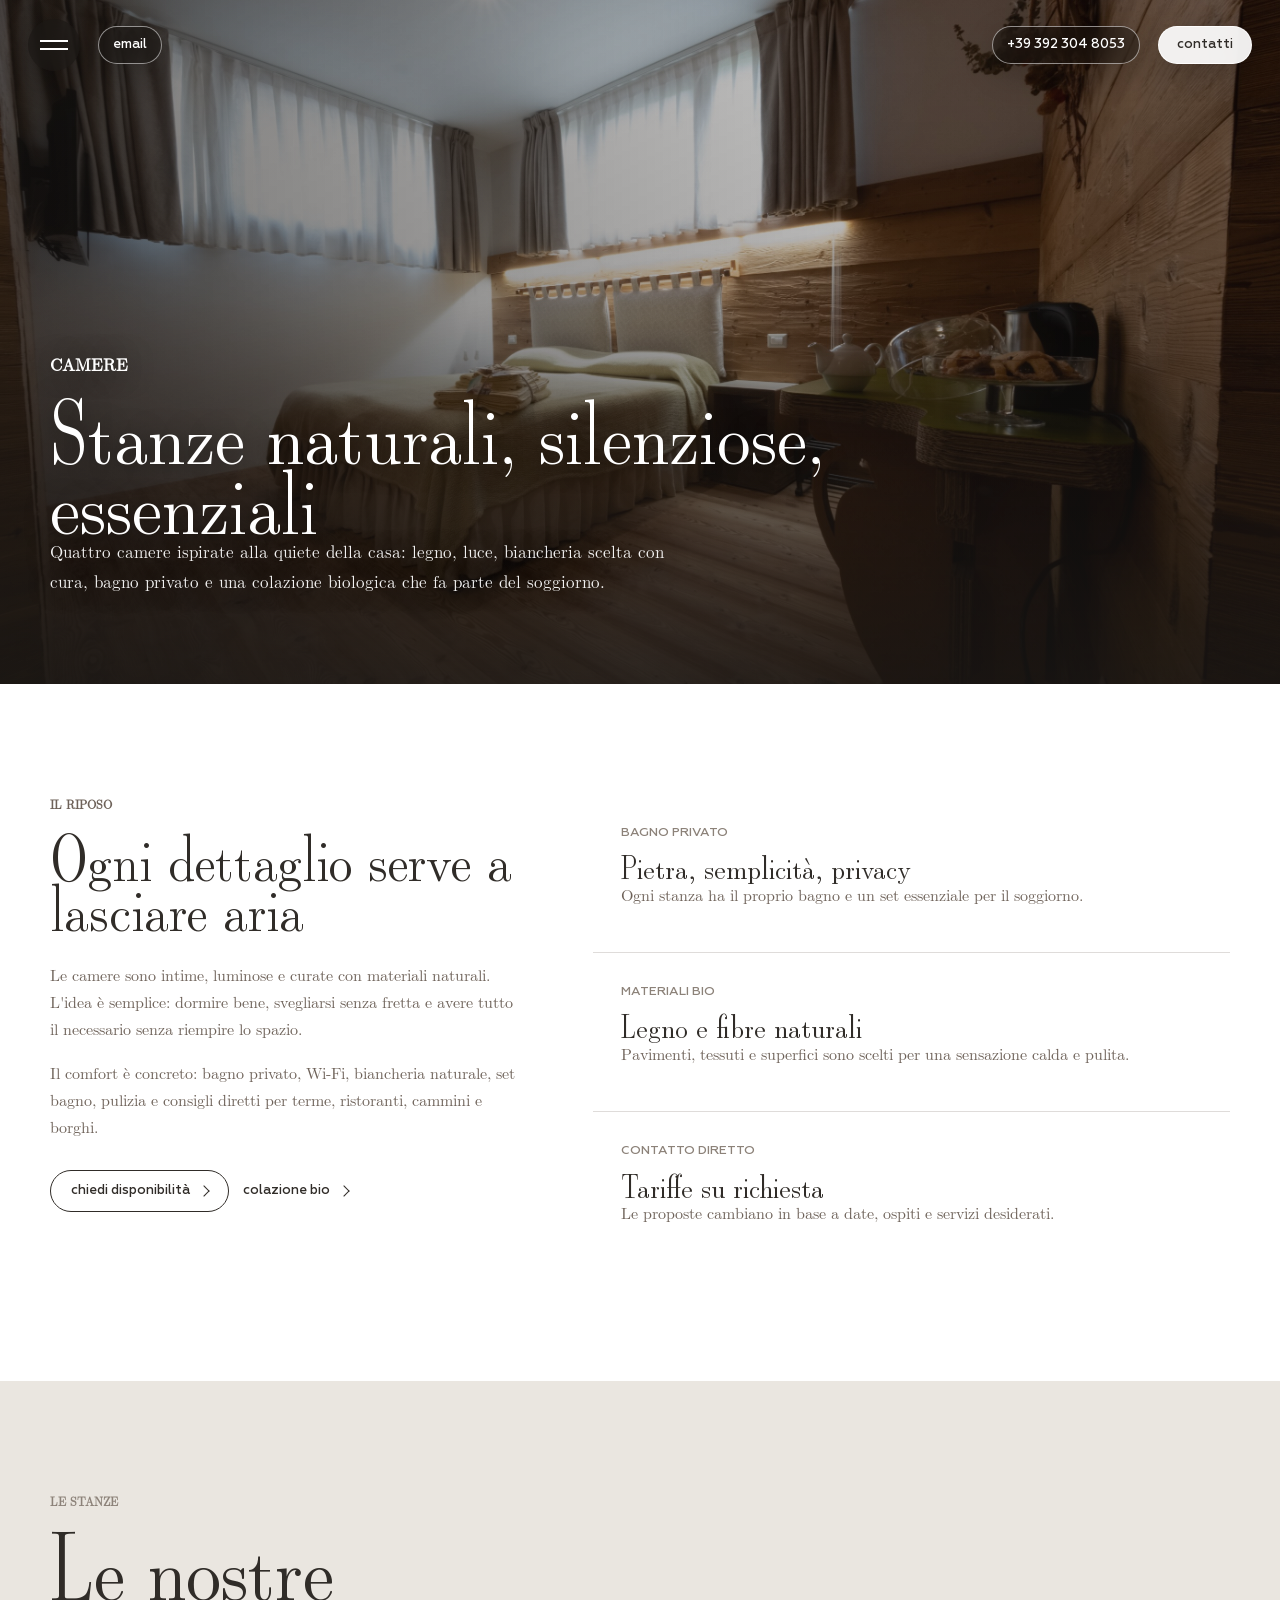
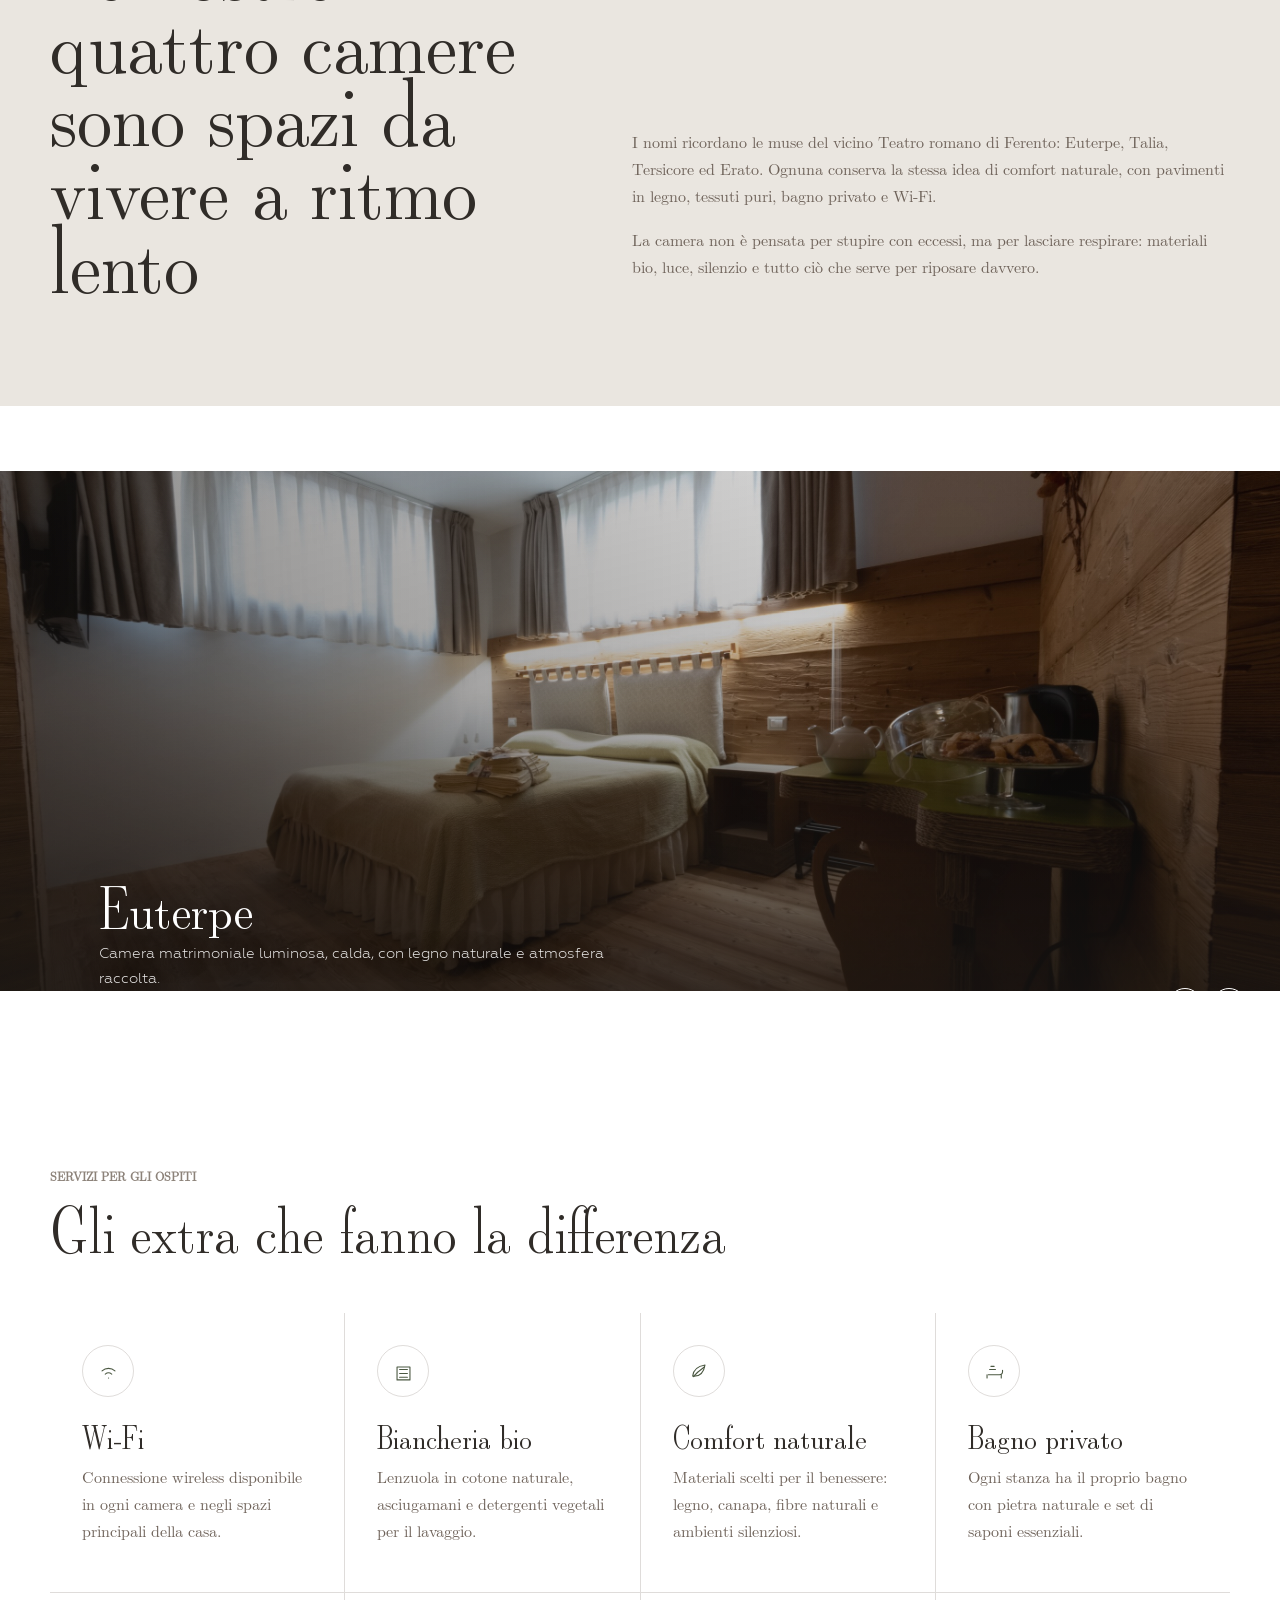
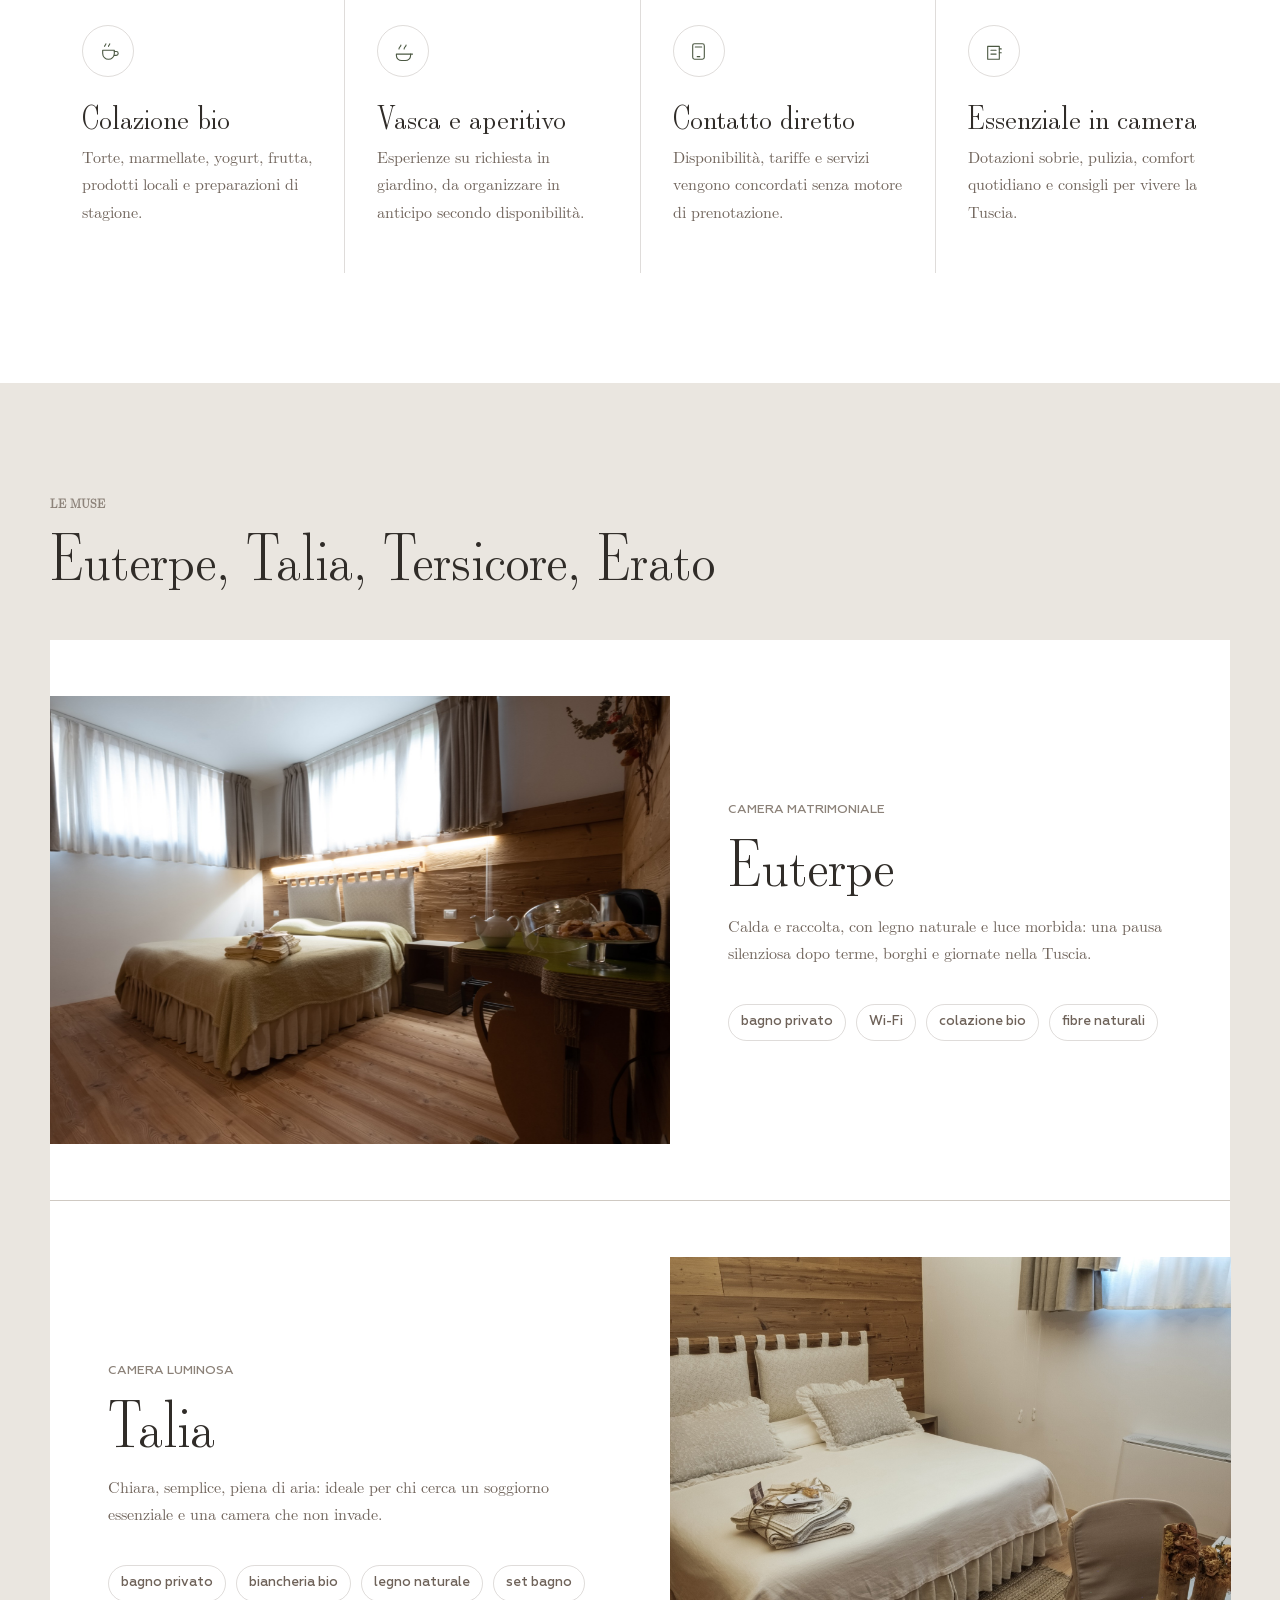
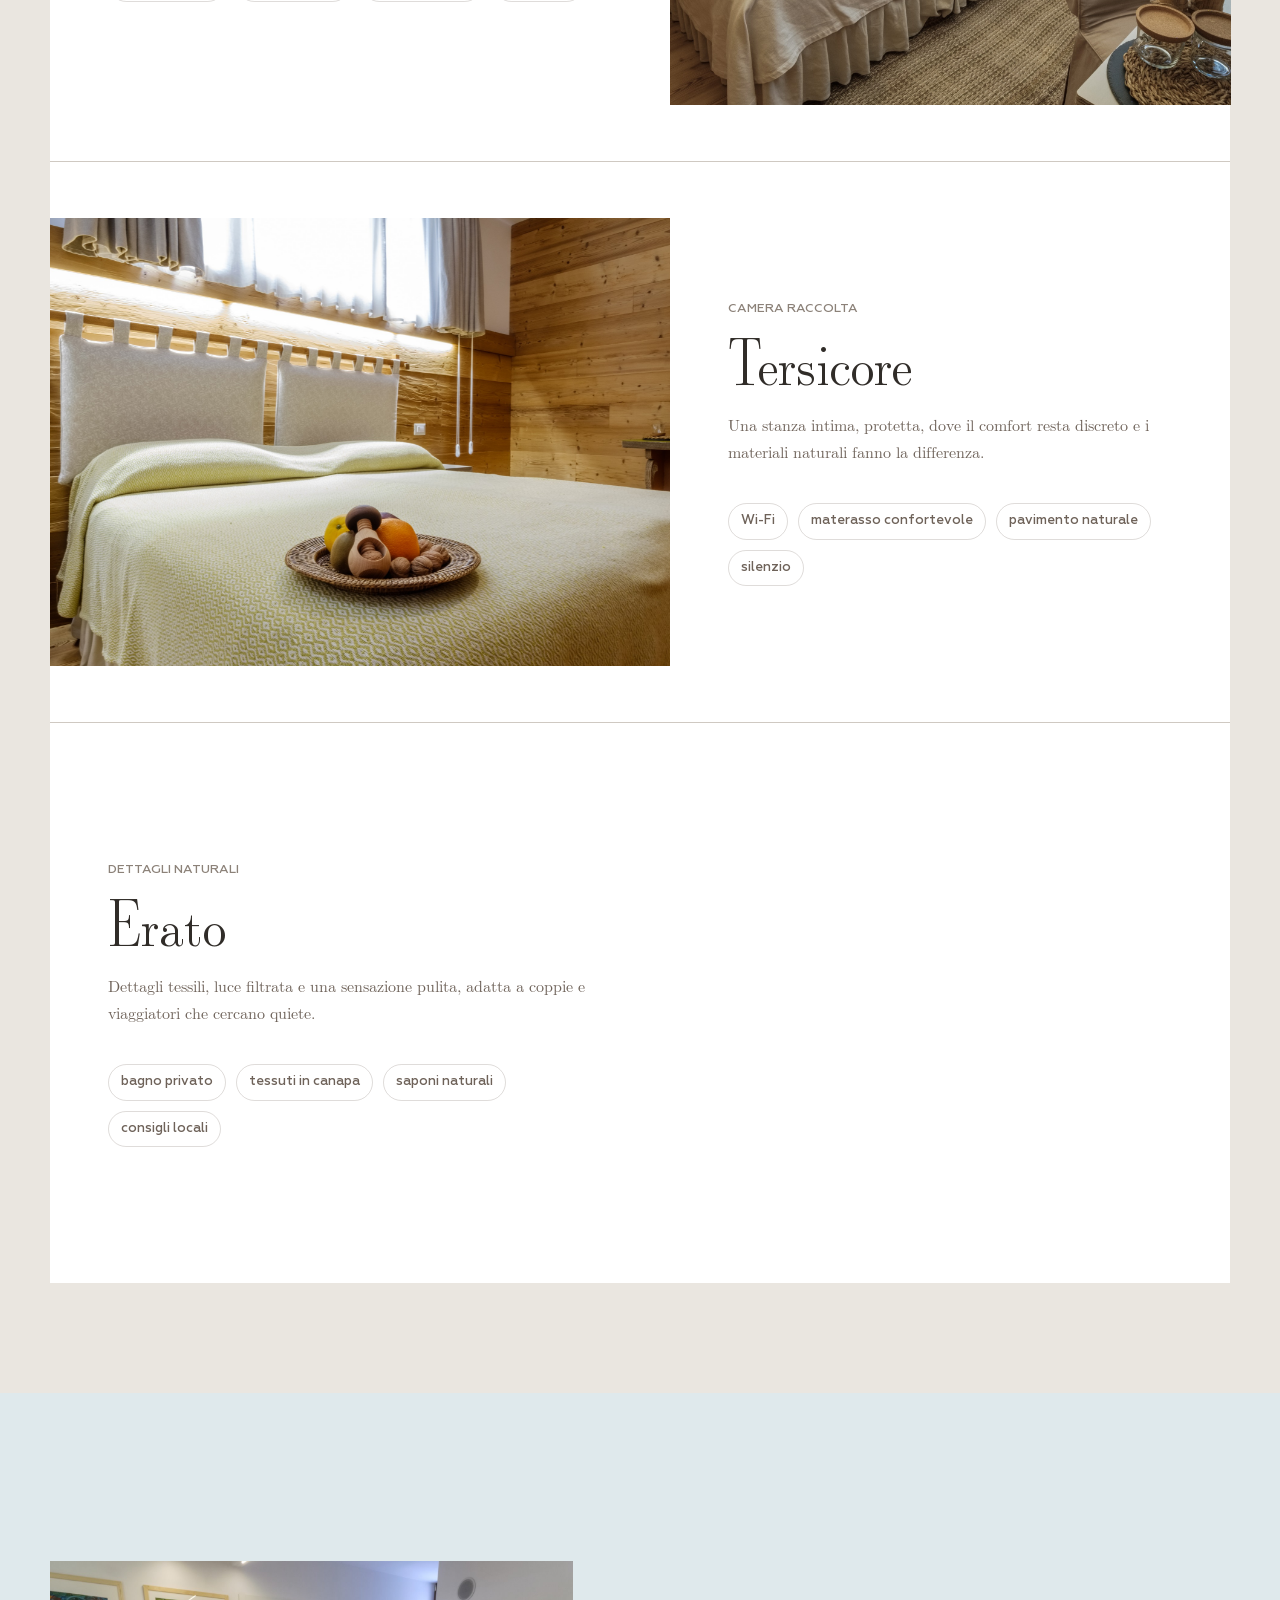
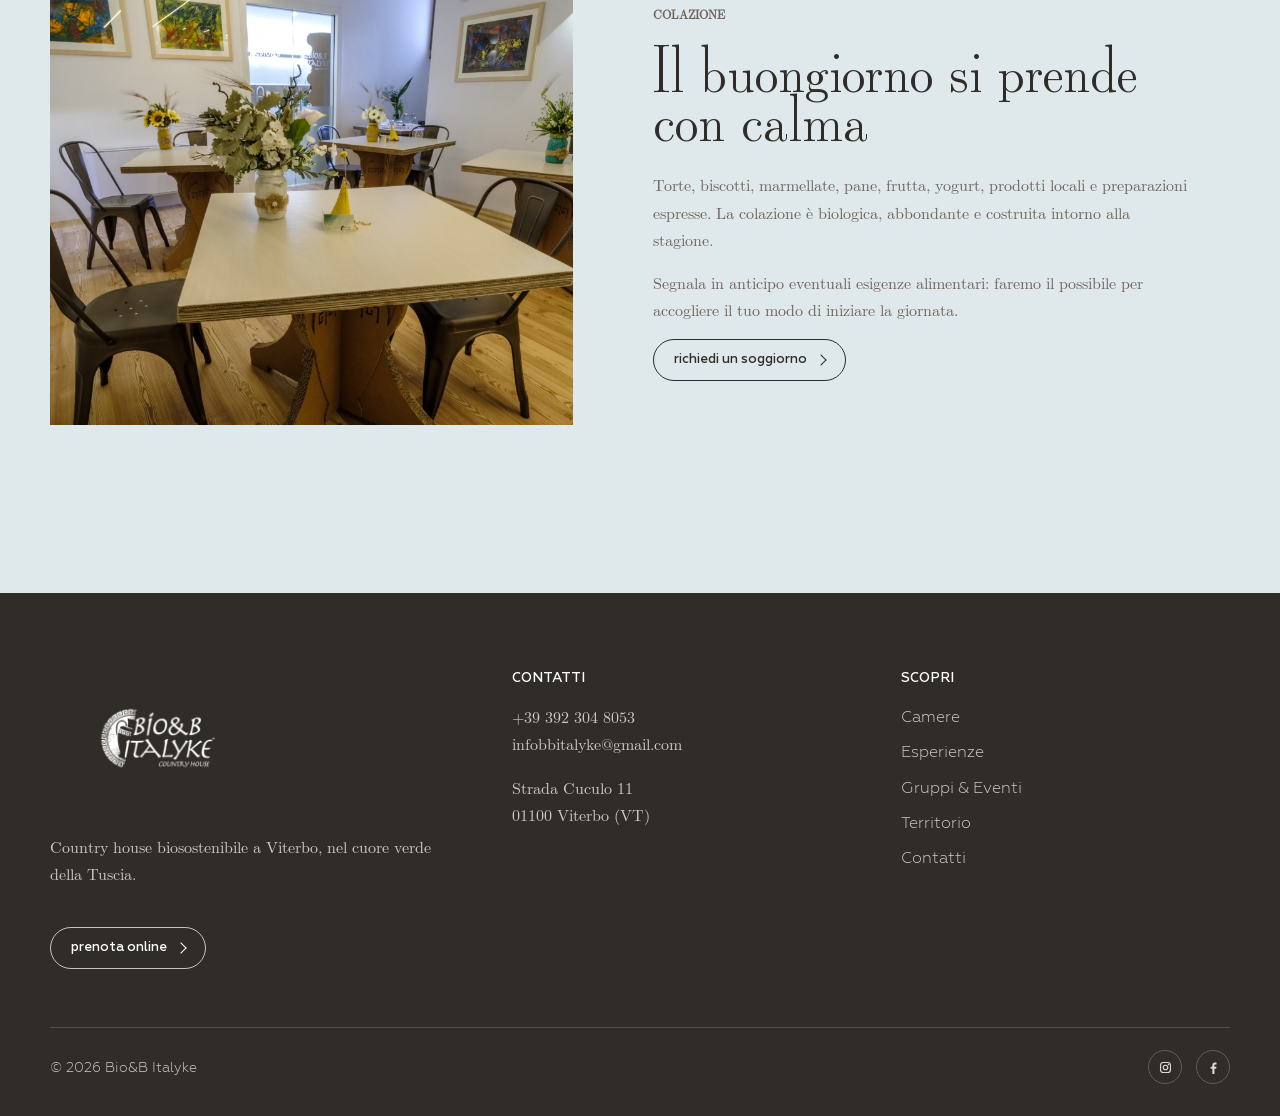
==== camere.html @ 39a7c6e6 "Pubblica sito Bio&B Italyke" ====
<!doctype html>
<html lang="it">
  <head>
    <meta charset="utf-8">
    <meta name="viewport" content="width=device-width, initial-scale=1">
    <title>Camere | Bio&amp;B Italyke</title>
    <meta name="description" content="Le camere del Bio&amp;B Italyke: quattro stanze naturali a Viterbo, bagno privato, materiali bio, colazione biologica e contatto diretto.">
    <meta property="og:title" content="Camere | Bio&amp;B Italyke">
    <meta property="og:description" content="Stanze essenziali, luminose e silenziose, con colazione bio e richiesta diretta.">
    <meta property="og:type" content="website">
    <meta property="og:image" content="assets/img/sito-pubblicato/Immagini def/Camere 4.jpg">
    <link rel="icon" href="assets/img/logo.png" type="image/png">
    <link rel="stylesheet" href="assets/css/styles.css">
    <script src="assets/js/main.js" defer></script>
  </head>
  <body>
    <a class="skip-link" href="#main">Salta al contenuto</a>

    <header class="site-header" data-site-header>
      <div class="header-left">
        <button class="menu-toggle" type="button" aria-expanded="false" aria-controls="site-menu" data-menu-toggle>
          <span class="menu-toggle__lines" aria-hidden="true"><span></span><span></span></span>
          <span class="sr-only">Apri menu</span>
        </button>
        <a class="header-link" href="mailto:infobbitalyke@gmail.com">email</a>
      </div>
      <div class="header-right">
        <a class="header-link" href="tel:+393923048053">+39 392 304 8053</a>
        <a class="header-pill" href="contatti.html">contatti</a>
      </div>
    </header>

    <aside class="site-menu" id="site-menu" data-site-menu aria-hidden="true">
      <div class="site-menu__backdrop"></div>
      <div class="site-menu__inner">
        <div class="site-menu__side">
          <div><a class="site-menu__logo" href="index.html" aria-label="Bio&amp;B Italyke home"><img src="assets/img/logo.png" alt="Bio&amp;B Italyke"></a><p>Viterbo, Tuscia<br>ospitalità naturale, colazione bio, silenzio.</p></div>
          <div class="site-menu__small"><a href="https://www.instagram.com/bbitalyke/?hl=it" target="_blank" rel="noopener" aria-label="Instagram"><svg aria-hidden="true" viewBox="0 0 24 24"><rect x="5" y="5" width="14" height="14" rx="4" fill="none" stroke="currentColor" stroke-width="1.6"></rect><circle cx="12" cy="12" r="3.2" fill="none" stroke="currentColor" stroke-width="1.6"></circle><circle cx="16.4" cy="7.7" r="1" fill="currentColor"></circle></svg></a><a href="https://www.facebook.com/Bio-B-Italyke-751868454906189/" target="_blank" rel="noopener" aria-label="Facebook"><svg aria-hidden="true" viewBox="0 0 24 24"><path fill="currentColor" d="M13.3 21v-7.3h2.45l.38-2.86H13.3V9.02c0-.82.23-1.38 1.41-1.38h1.5V5.08c-.26-.04-1.15-.12-2.18-.12-2.16 0-3.64 1.32-3.64 3.74v2.14H7.95v2.86h2.44V21h2.91Z"></path></svg></a><a href="https://wa.me/393923048053" target="_blank" rel="noopener" aria-label="WhatsApp"><svg aria-hidden="true" viewBox="0 0 24 24"><path fill="currentColor" d="M19.1 4.9A9.9 9.9 0 0 0 3.6 16.8L2.5 21.5l4.8-1.1a9.8 9.8 0 0 0 4.7 1.2h.1A9.9 9.9 0 0 0 19.1 4.9Zm-7 15a8.1 8.1 0 0 1-4.1-1.1l-.3-.2-2.8.7.7-2.7-.2-.3a8.1 8.1 0 1 1 6.7 3.6Zm4.5-6.1c-.2-.1-1.4-.7-1.6-.8-.2-.1-.4-.1-.6.1-.2.3-.6.8-.8.9-.1.2-.3.2-.5.1-.2-.1-1-.4-1.9-1.2-.7-.6-1.2-1.4-1.3-1.6-.1-.2 0-.4.1-.5l.4-.5c.1-.2.2-.3.3-.5.1-.2 0-.4 0-.5s-.6-1.4-.8-1.9c-.2-.5-.4-.4-.6-.4h-.5c-.2 0-.5.1-.7.3-.2.3-.9.9-.9 2.1s.9 2.5 1 2.7c.1.2 1.7 2.7 4.2 3.7.6.3 1 .4 1.4.5.6.2 1.1.1 1.5.1.5-.1 1.4-.6 1.6-1.1.2-.6.2-1 .2-1.1-.1-.2-.3-.2-.5-.3Z"></path></svg></a></div>
        </div>
        <nav class="site-menu__nav" aria-label="Navigazione principale">
          <a href="index.html"><span class="site-menu__index">01</span><span class="site-menu__title">Home</span><span class="site-menu__hint">inizio</span></a>
          <a href="camere.html"><span class="site-menu__index">02</span><span class="site-menu__title">Camere</span><span class="site-menu__hint">riposo naturale</span></a>
          <a href="esperienze.html"><span class="site-menu__index">03</span><span class="site-menu__title">Esperienze</span><span class="site-menu__hint">vasca e sapori</span></a>
          <a href="gruppi-eventi.html"><span class="site-menu__index">04</span><span class="site-menu__title">Gruppi</span><span class="site-menu__hint">la casa intera</span></a>
          <a href="territorio.html"><span class="site-menu__index">05</span><span class="site-menu__title">Tuscia</span><span class="site-menu__hint">dintorni</span></a>
          <a href="contatti.html"><span class="site-menu__index">06</span><span class="site-menu__title">Contatti</span><span class="site-menu__hint">richiesta diretta</span></a>
        </nav>
      </div>
    </aside>

    <main id="main">
      <section class="page-hero">
        <img class="page-hero__image" src="assets/img/sito-pubblicato/Immagini def/Camere 4.jpg" alt="Camera matrimoniale in legno naturale del Bio&amp;B Italyke">
        <div class="container page-hero__content">
          <p class="eyebrow">Camere</p>
          <h1>Stanze naturali, silenziose, essenziali</h1>
          <p>Quattro camere ispirate alla quiete della casa: legno, luce, biancheria scelta con cura, bagno privato e una colazione biologica che fa parte del soggiorno.</p>
        </div>
      </section>

      <section class="section">
        <div class="container split-list">
          <div class="editorial__text reveal">
            <p class="eyebrow">Il riposo</p>
            <h2>Ogni dettaglio serve a lasciare aria</h2>
            <p>Le camere sono intime, luminose e curate con materiali naturali. L'idea è semplice: dormire bene, svegliarsi senza fretta e avere tutto il necessario senza riempire lo spazio.</p>
            <p>Il comfort è concreto: bagno privato, Wi-Fi, biancheria naturale, set bagno, pulizia e consigli diretti per terme, ristoranti, cammini e borghi.</p>
            <div class="button-row">
              <a class="button" href="contatti.html">chiedi disponibilità</a>
              <a class="text-button" href="#colazione">colazione bio</a>
            </div>
          </div>
          <div class="text-list reveal">
            <article><span>bagno privato</span><h3>Pietra, semplicità, privacy</h3><p>Ogni stanza ha il proprio bagno e un set essenziale per il soggiorno.</p></article>
            <article><span>materiali bio</span><h3>Legno e fibre naturali</h3><p>Pavimenti, tessuti e superfici sono scelti per una sensazione calda e pulita.</p></article>
            <article><span>contatto diretto</span><h3>Tariffe su richiesta</h3><p>Le proposte cambiano in base a date, ospiti e servizi desiderati.</p></article>
          </div>
        </div>
      </section>

      <section class="section section--mist">
        <div class="container room-intro">
          <div>
            <p class="eyebrow">Le stanze</p>
            <h2 class="room-intro__title">Le nostre quattro camere sono spazi da vivere a ritmo lento</h2>
          </div>
          <div class="room-intro__copy reveal">
            <p>I nomi ricordano le muse del vicino Teatro romano di Ferento: Euterpe, Talia, Tersicore ed Erato. Ognuna conserva la stessa idea di comfort naturale, con pavimenti in legno, tessuti puri, bagno privato e Wi-Fi.</p>
            <p>La camera non è pensata per stupire con eccessi, ma per lasciare respirare: materiali bio, luce, silenzio e tutto ciò che serve per riposare davvero.</p>
          </div>
        </div>
      </section>

      <section class="section section--slider" id="gallery-camere" aria-label="Gallery camere">
        <div class="media-slider reveal" data-slider data-interval="5600">
          <figure class="media-slide is-active" data-slide>
            <img src="assets/img/sito-pubblicato/Immagini def/Camere 4.jpg" alt="Letto matrimoniale con dettagli naturali" data-parallax="0.22">
            <figcaption><strong>Euterpe</strong>Camera matrimoniale luminosa, calda, con legno naturale e atmosfera raccolta.</figcaption>
          </figure>
          <figure class="media-slide" data-slide>
            <img src="assets/img/sito-pubblicato/Immagini def/Camere 5.jpg" alt="Camera con letto matrimoniale e pavimento in legno" data-parallax="0.22">
            <figcaption><strong>Talia</strong>Una stanza chiara, essenziale, pensata per riposo e semplicità.</figcaption>
          </figure>
          <figure class="media-slide" data-slide>
            <img src="assets/img/sito-pubblicato/Immagini def/Camere 6.jpg" alt="Camera con pareti in legno e letto matrimoniale" data-parallax="0.22">
            <figcaption><strong>Tersicore</strong>Spazio intimo, materiali bio e comfort discreto per soggiorni lenti.</figcaption>
          </figure>
          <figure class="media-slide" data-slide>
            <img src="assets/img/sito-pubblicato/Immagini def/Camere 7.jpg" alt="Tessuti naturali e luce in camera" data-parallax="0.22">
            <figcaption><strong>Erato</strong>Dettagli morbidi, tessuti naturali e una sensazione pulita, senza rumore.</figcaption>
          </figure>
          <div class="slider-dots" data-slider-dots aria-label="Seleziona immagine camere"></div>
          <div class="slider-controls">
            <button type="button" data-slider-prev aria-label="Immagine precedente"></button>
            <button type="button" data-slider-next aria-label="Immagine successiva"></button>
          </div>
        </div>
      </section>

      <section class="section" id="servizi-camere">
        <div class="container">
          <div class="section-head">
            <p class="eyebrow">Servizi per gli ospiti</p>
            <h2>Gli extra che fanno la differenza</h2>
          </div>
          <div class="room-services reveal">
            <article class="room-service"><span class="room-service__icon" aria-hidden="true"><svg viewBox="0 0 48 48"><path d="M14 23a15 15 0 0 1 20 0"></path><path d="M19 28a8 8 0 0 1 10 0"></path><path d="M24 34h.1"></path></svg></span><h3>Wi-Fi</h3><p>Connessione wireless disponibile in ogni camera e negli spazi principali della casa.</p></article>
            <article class="room-service"><span class="room-service__icon" aria-hidden="true"><svg viewBox="0 0 48 48"><path d="M14 17h20v20H14Z"></path><path d="M18 21h12"></path><path d="M18 27h12"></path><path d="M18 33h12"></path></svg></span><h3>Biancheria bio</h3><p>Lenzuola in cotone naturale, asciugamani e detergenti vegetali per il lavaggio.</p></article>
            <article class="room-service"><span class="room-service__icon" aria-hidden="true"><svg viewBox="0 0 48 48"><path d="M15 31c10 1 17-5 19-17-12 2-18 8-19 17Z"></path><path d="M16 32c5-6 10-10 17-15"></path></svg></span><h3>Comfort naturale</h3><p>Materiali scelti per il benessere: legno, canapa, fibre naturali e ambienti silenziosi.</p></article>
            <article class="room-service"><span class="room-service__icon" aria-hidden="true"><svg viewBox="0 0 48 48"><path d="M16 29h17a5 5 0 0 0 5-5v-2"></path><path d="M14 29v5"></path><path d="M36 29v5"></path><path d="M18 21h9"></path><path d="M20 16h5"></path></svg></span><h3>Bagno privato</h3><p>Ogni stanza ha il proprio bagno con pietra naturale e set di saponi essenziali.</p></article>
            <article class="room-service"><span class="room-service__icon" aria-hidden="true"><svg viewBox="0 0 48 48"><path d="M15 22h18v5a9 9 0 0 1-18 0v-5Z"></path><path d="M33 24h3a3 3 0 0 1 0 6h-3"></path><path d="M18 16c0-2 2-2 2-4"></path><path d="M24 16c0-2 2-2 2-4"></path></svg></span><h3>Colazione bio</h3><p>Torte, marmellate, yogurt, frutta, prodotti locali e preparazioni di stagione.</p></article>
            <article class="room-service"><span class="room-service__icon" aria-hidden="true"><svg viewBox="0 0 48 48"><path d="M13 28h22v2a8 8 0 0 1-8 8h-6a8 8 0 0 1-8-8v-2Z"></path><path d="M17 20c0-3 3-3 3-6"></path><path d="M25 20c0-3 3-3 3-6"></path><path d="M35 28h3"></path></svg></span><h3>Vasca e aperitivo</h3><p>Esperienze su richiesta in giardino, da organizzare in anticipo secondo disponibilità.</p></article>
            <article class="room-service"><span class="room-service__icon" aria-hidden="true"><svg viewBox="0 0 48 48"><path d="M18 12h12a3 3 0 0 1 3 3v18a3 3 0 0 1-3 3H18a3 3 0 0 1-3-3V15a3 3 0 0 1 3-3Z"></path><path d="M22 32h4"></path><path d="M19 17h10"></path></svg></span><h3>Contatto diretto</h3><p>Disponibilità, tariffe e servizi vengono concordati senza motore di prenotazione.</p></article>
            <article class="room-service"><span class="room-service__icon" aria-hidden="true"><svg viewBox="0 0 48 48"><path d="M15 16h18v20H15Z"></path><path d="M20 22h8"></path><path d="M20 28h8"></path><path d="M33 20h3"></path><path d="M33 26h3"></path></svg></span><h3>Essenziale in camera</h3><p>Dotazioni sobrie, pulizia, comfort quotidiano e consigli per vivere la Tuscia.</p></article>
          </div>
        </div>
      </section>

      <section class="section section--mist" id="le-muse">
        <div class="container">
          <div class="section-head">
            <p class="eyebrow">Le muse</p>
            <h2>Euterpe, Talia, Tersicore, Erato</h2>
          </div>
          <div class="room-suite-grid reveal">
            <article class="room-suite">
              <div class="room-suite__media"><img src="assets/img/sito-pubblicato/Immagini def/Camere 4.jpg" alt="Camera Euterpe con letto matrimoniale"></div>
              <div class="room-suite__content">
                <span class="room-suite__meta">camera matrimoniale</span>
                <h3>Euterpe</h3>
                <p>Calda e raccolta, con legno naturale e luce morbida: una pausa silenziosa dopo terme, borghi e giornate nella Tuscia.</p>
                <ul class="room-suite__features"><li>bagno privato</li><li>Wi-Fi</li><li>colazione bio</li><li>fibre naturali</li></ul>
              </div>
            </article>
            <article class="room-suite">
              <div class="room-suite__media"><img src="assets/img/sito-pubblicato/Immagini def/Camere 5.jpg" alt="Camera Talia luminosa con pavimento in legno"></div>
              <div class="room-suite__content">
                <span class="room-suite__meta">camera luminosa</span>
                <h3>Talia</h3>
                <p>Chiara, semplice, piena di aria: ideale per chi cerca un soggiorno essenziale e una camera che non invade.</p>
                <ul class="room-suite__features"><li>bagno privato</li><li>biancheria bio</li><li>legno naturale</li><li>set bagno</li></ul>
              </div>
            </article>
            <article class="room-suite">
              <div class="room-suite__media"><img src="assets/img/sito-pubblicato/Immagini def/Camere 6.jpg" alt="Camera Tersicore con pareti in legno"></div>
              <div class="room-suite__content">
                <span class="room-suite__meta">camera raccolta</span>
                <h3>Tersicore</h3>
                <p>Una stanza intima, protetta, dove il comfort resta discreto e i materiali naturali fanno la differenza.</p>
                <ul class="room-suite__features"><li>Wi-Fi</li><li>materasso confortevole</li><li>pavimento naturale</li><li>silenzio</li></ul>
              </div>
            </article>
            <article class="room-suite">
              <div class="room-suite__media"><img src="assets/img/sito-pubblicato/Immagini def/Camere 8.jpg" alt="Dettaglio tessile della camera Erato"></div>
              <div class="room-suite__content">
                <span class="room-suite__meta">dettagli naturali</span>
                <h3>Erato</h3>
                <p>Dettagli tessili, luce filtrata e una sensazione pulita, adatta a coppie e viaggiatori che cercano quiete.</p>
                <ul class="room-suite__features"><li>bagno privato</li><li>tessuti in canapa</li><li>saponi naturali</li><li>consigli locali</li></ul>
              </div>
            </article>
          </div>
        </div>
      </section>

      <section class="section section--sky" id="colazione">
        <div class="container editorial">
          <div class="editorial__media reveal">
            <img src="assets/img/sito-pubblicato/Immagini def/Homepage 2.jpg" alt="Sala della colazione biologica">
          </div>
          <div class="editorial__text reveal">
            <p class="eyebrow">Colazione</p>
            <h2>Il buongiorno si prende con calma</h2>
            <p>Torte, biscotti, marmellate, pane, frutta, yogurt, prodotti locali e preparazioni espresse. La colazione è biologica, abbondante e costruita intorno alla stagione.</p>
            <p>Segnala in anticipo eventuali esigenze alimentari: faremo il possibile per accogliere il tuo modo di iniziare la giornata.</p>
            <a class="button" href="contatti.html">richiedi un soggiorno</a>
          </div>
        </div>
      </section>
    </main>

    <footer class="site-footer" id="footer">
      <div class="container footer-grid">
        <div><a class="footer-brand" href="index.html"><img src="assets/img/logo.png" alt="Bio&amp;B Italyke"></a><p>Country house biosostenibile a Viterbo, nel cuore verde della Tuscia.</p><a class="button button--light footer-booking" href="prenotazione.html">prenota online</a></div>
        <div><h2>Contatti</h2><p><a href="tel:+393923048053">+39 392 304 8053</a><br><a href="mailto:infobbitalyke@gmail.com">infobbitalyke@gmail.com</a></p><p>Strada Cuculo 11<br>01100 Viterbo (VT)</p></div>
        <div><h2>Scopri</h2><nav class="footer-nav" aria-label="Navigazione footer"><a href="camere.html">Camere</a><a href="esperienze.html">Esperienze</a><a href="gruppi-eventi.html">Gruppi &amp; Eventi</a><a href="territorio.html">Territorio</a><a href="contatti.html">Contatti</a></nav></div>
      </div>
      <div class="container footer-bottom"><span>&copy; 2026 Bio&amp;B Italyke</span><span class="footer-socials"><a href="https://www.instagram.com/bbitalyke/?hl=it" target="_blank" rel="noopener" aria-label="Instagram"><svg aria-hidden="true" viewBox="0 0 24 24"><rect x="5" y="5" width="14" height="14" rx="4" fill="none" stroke="currentColor" stroke-width="1.6"></rect><circle cx="12" cy="12" r="3.2" fill="none" stroke="currentColor" stroke-width="1.6"></circle><circle cx="16.4" cy="7.7" r="1" fill="currentColor"></circle></svg></a><a href="https://www.facebook.com/Bio-B-Italyke-751868454906189/" target="_blank" rel="noopener" aria-label="Facebook"><svg aria-hidden="true" viewBox="0 0 24 24"><path fill="currentColor" d="M13.3 21v-7.3h2.45l.38-2.86H13.3V9.02c0-.82.23-1.38 1.41-1.38h1.5V5.08c-.26-.04-1.15-.12-2.18-.12-2.16 0-3.64 1.32-3.64 3.74v2.14H7.95v2.86h2.44V21h2.91Z"></path></svg></a></span></div>
    </footer>

    <div class="mobile-actions" aria-label="Azioni rapide">
      <a href="tel:+393923048053">chiama</a>
      <a href="https://wa.me/393923048053?text=Buongiorno%2C%20vorrei%20informazioni%20sulle%20camere%20di%20Bio%26B%20Italyke." target="_blank" rel="noopener">whatsapp</a>
      <a href="contatti.html">richiedi</a>
    </div>
  </body>
</html>
---- assets/css/styles.css ----
@font-face {
  font-display: swap;
  font-family: "Geometria";
  font-style: normal;
  font-weight: 300;
  src: url("../fonts/geometria-light-webfont.woff2") format("woff2");
}

@font-face {
  font-display: swap;
  font-family: "Geometria";
  font-style: normal;
  font-weight: 600;
  src: url("../fonts/geometria-medium.woff2") format("woff2");
}

@font-face {
  font-display: swap;
  font-family: "LM Roman";
  font-style: normal;
  font-weight: 400;
  src: url("../fonts/lmroman10-regular-webfont.woff") format("woff");
}

@font-face {
  font-display: swap;
  font-family: "LM Roman Dunhill";
  font-style: normal;
  font-weight: 400;
  src: url("../fonts/lmromandunh10-regular.woff2") format("woff2");
}

:root {
  --white: #ffffff;
  --milk: #f6f4ef;
  --mist: #eae6e0;
  --stone: #d7d2cb;
  --taupe: #8c8279;
  --earth: #6e6259;
  --ink: #302c28;
  --sage: #6f7d63;
  --sage-dark: #4b5842;
  --wine: #9c4f47;
  --sky: #dfe9ec;
  --line: rgba(110, 98, 89, 0.22);
  --shadow: 0 22px 80px rgba(48, 44, 40, 0.12);
  --header: 90px;
  color-scheme: light;
}

*,
*::before,
*::after {
  box-sizing: border-box;
}

html {
  scroll-behavior: smooth;
}

[id] {
  scroll-margin-top: var(--header);
}

body {
  margin: 0;
  background: var(--white);
  color: var(--earth);
  font-family: "Geometria", "Avenir Next", Arial, sans-serif;
  font-size: 16px;
  font-weight: 300;
  line-height: 1.7;
  -webkit-font-smoothing: antialiased;
  text-rendering: optimizeLegibility;
}

body.nav-open {
  overflow: hidden;
}

img {
  display: block;
  max-width: 100%;
  height: auto;
}

a {
  color: inherit;
  text-decoration: none;
}

p {
  font-family: "LM Roman", Georgia, "Times New Roman", serif;
  margin: 0 0 1rem;
}

h1,
h2,
h3,
h4 {
  margin: 0;
  color: var(--ink);
  font-family: "LM Roman Dunhill", "LM Roman", Georgia, "Times New Roman", serif;
  font-weight: 400;
  line-height: 1.04;
}

h1 {
  font-size: 3.9rem;
}

h2 {
  font-size: 3rem;
}

h3 {
  font-size: 1.55rem;
}

button,
input,
textarea,
select {
  font: inherit;
}

.skip-link {
  position: fixed;
  top: 14px;
  left: 14px;
  z-index: 100;
  transform: translateY(-160%);
  background: var(--ink);
  color: var(--white);
  padding: 0.75rem 1rem;
}

.skip-link:focus {
  transform: translateY(0);
}

.sr-only {
  position: absolute;
  width: 1px;
  height: 1px;
  padding: 0;
  margin: -1px;
  overflow: hidden;
  clip: rect(0, 0, 0, 0);
  white-space: nowrap;
  border: 0;
}

.container {
  width: min(100% - 40px, 1180px);
  margin-inline: auto;
}

.narrow {
  width: min(100% - 40px, 880px);
  margin-inline: auto;
}

.site-header {
  position: fixed;
  inset: 0 0 auto;
  z-index: 50;
  height: var(--header);
  display: grid;
  grid-template-columns: 1fr 1fr;
  align-items: center;
  padding: 0 28px;
  color: var(--white);
  transition: background-color 220ms ease, color 220ms ease, box-shadow 220ms ease;
}

.site-header.is-solid {
  background: rgba(255, 255, 255, 0.96);
  color: var(--earth);
  box-shadow: 0 1px 0 var(--line);
  backdrop-filter: blur(18px);
}

.nav-open .site-header {
  background: transparent;
  color: var(--white);
  box-shadow: none;
  backdrop-filter: none;
}

.header-left,
.header-right {
  display: flex;
  align-items: center;
  gap: 18px;
}

.header-right {
  justify-content: flex-end;
}

.menu-toggle {
  width: 52px;
  height: 52px;
  border: 0;
  border-radius: 50%;
  background: rgba(234, 230, 224, 0.18);
  color: currentColor;
  display: grid;
  place-items: center;
  cursor: pointer;
  transition: background-color 220ms ease, box-shadow 220ms ease, color 220ms ease;
}

.menu-toggle__lines {
  width: 28px;
  display: grid;
  gap: 6px;
}

.menu-toggle__lines span {
  display: block;
  height: 2px;
  background: currentColor;
  transform-origin: center;
  transition: transform 180ms ease, opacity 180ms ease;
}

.site-header:not(.is-solid) .menu-toggle {
  background: rgba(25, 23, 21, 0.46);
  box-shadow: 0 10px 32px rgba(0, 0, 0, 0.22);
  backdrop-filter: blur(14px);
}

.nav-open .menu-toggle__lines span:first-child {
  transform: translateY(7px) rotate(45deg);
}

.nav-open .menu-toggle__lines span:last-child {
  transform: translateY(-7px) rotate(-45deg);
}

.header-link,
.header-pill {
  font-size: 0.82rem;
  font-weight: 600;
  text-transform: lowercase;
}

.site-header:not(.is-solid) .header-link {
  min-height: 38px;
  display: inline-flex;
  align-items: center;
  padding: 0 14px;
  border: 1px solid rgba(255, 255, 255, 0.52);
  border-radius: 999px;
  background: rgba(25, 23, 21, 0.42);
  color: var(--white);
  box-shadow: 0 10px 32px rgba(0, 0, 0, 0.2);
  text-shadow: 0 2px 18px rgba(0, 0, 0, 0.55);
  backdrop-filter: blur(14px);
}

.header-pill {
  min-height: 38px;
  display: inline-flex;
  align-items: center;
  justify-content: center;
  padding: 0 18px;
  border: 1px solid currentColor;
  border-radius: 999px;
}

.site-header:not(.is-solid) .header-pill {
  border-color: rgba(255, 255, 255, 0.92);
  background: rgba(255, 255, 255, 0.92);
  color: var(--ink);
  box-shadow: 0 10px 32px rgba(0, 0, 0, 0.2);
  backdrop-filter: blur(14px);
}

.site-menu {
  position: fixed;
  inset: 0;
  z-index: 45;
  display: none;
  padding: 14px;
}

.nav-open .site-menu {
  display: block;
}

.site-menu__backdrop {
  position: absolute;
  inset: 14px;
  border-radius: 38px;
  background: rgba(174, 166, 156, 0.97);
}

.site-menu__inner {
  position: relative;
  z-index: 1;
  height: calc(100svh - 28px);
  display: grid;
  grid-template-columns: 280px 1fr;
  gap: 48px;
  padding: 110px 64px 42px;
  border-radius: 38px;
  color: var(--white);
  overflow: hidden;
}

.site-menu__side {
  display: flex;
  flex-direction: column;
  justify-content: space-between;
  border-right: 1px solid rgba(255, 255, 255, 0.32);
  padding-right: 44px;
}

.site-menu__logo {
  display: inline-block;
  width: 210px;
  height: 118px;
  overflow: hidden;
}

.site-menu__small {
  display: flex;
  align-items: center;
  gap: 14px;
}

.site-menu__logo img {
  width: 100%;
  height: 100%;
  object-fit: cover;
  object-position: center;
  filter: brightness(0) invert(1);
}

.site-menu__small a {
  width: 38px;
  height: 38px;
  display: grid;
  place-items: center;
  border: 1px solid rgba(255, 255, 255, 0.32);
  border-radius: 50%;
  color: var(--white);
  transition: border-color 180ms ease, transform 180ms ease;
}

.site-menu__small a:hover {
  border-color: rgba(255, 255, 255, 0.78);
  transform: translateY(-2px);
}

.site-menu__small svg {
  width: 18px;
  height: 18px;
  display: block;
}

.site-menu__nav {
  display: grid;
  align-content: center;
  gap: 22px;
}

.site-menu__nav a {
  display: grid;
  grid-template-columns: auto 1fr auto;
  align-items: center;
  gap: 24px;
  padding: 10px 0;
  color: var(--white);
}

.site-menu__nav a::after {
  content: "";
  height: 1px;
  background: rgba(255, 255, 255, 0.36);
}

.site-menu__index,
.site-menu__hint {
  font-size: 0.78rem;
  text-transform: uppercase;
}

.site-menu__title {
  font-family: "LM Roman Dunhill", "LM Roman", Georgia, "Times New Roman", serif;
  font-size: 3rem;
  line-height: 1;
}

.hero {
  position: relative;
  min-height: 100svh;
  display: grid;
  align-items: end;
  overflow: hidden;
  color: var(--white);
  background: var(--ink);
}

.hero__image,
.hero__video,
.page-hero__image {
  position: absolute;
  inset: 0;
  width: 100%;
  height: 100%;
  object-fit: cover;
}

.hero-video,
.hero-slider,
.hero-slide {
  position: absolute;
  inset: 0;
}

.hero-video {
  overflow: hidden;
  background: var(--ink);
}

.hero-slide {
  margin: 0;
  opacity: 0;
  transition: opacity 1200ms ease;
}

.hero-slide.is-active {
  opacity: 1;
}

.hero-slide img {
  width: 100%;
  height: 100%;
  object-fit: cover;
  transform: translate3d(0, var(--parallax-y, 0px), 0) scale(1.06);
}

.hero-slide.is-active img {
  animation: slowZoom 7600ms ease both;
}

.hero::after {
  content: "";
  position: absolute;
  inset: 0;
  background:
    linear-gradient(180deg, rgba(25, 23, 21, 0.2), rgba(25, 23, 21, 0.28) 44%, rgba(25, 23, 21, 0.82)),
    linear-gradient(90deg, rgba(25, 23, 21, 0.42), rgba(25, 23, 21, 0.08) 60%);
}

.hero__content {
  position: relative;
  z-index: 1;
  width: min(100% - 40px, 1200px);
  margin: 0 auto;
  padding: 0 0 74px;
  display: grid;
  grid-template-columns: 1fr auto;
  align-items: end;
  gap: 40px;
}

.hero__title {
  max-width: 860px;
  color: var(--white);
  font-size: 5rem;
}

.hero .eyebrow {
  color: rgba(255, 255, 255, 0.9);
}

.hero__lead {
  max-width: 440px;
  color: rgba(255, 255, 255, 0.93);
  font-size: 1.05rem;
  font-weight: 600;
}

.hero__title,
.hero__lead,
.hero .eyebrow,
.scroll-cue,
.page-hero h1,
.page-hero p,
.page-hero .eyebrow,
.media-slide figcaption,
.room-card__text,
.cta__inner,
.instagram-post__meta {
  text-shadow: 0 2px 26px rgba(0, 0, 0, 0.58);
}

.slider-controls {
  position: absolute;
  right: 34px;
  bottom: 34px;
  z-index: 3;
  display: flex;
  gap: 10px;
}

.slider-controls button {
  width: 34px;
  height: 34px;
  border: 1px solid currentColor;
  border-radius: 50%;
  background: transparent;
  color: var(--white);
  cursor: pointer;
}

.slider-controls button::before {
  content: "";
  display: block;
  width: 8px;
  height: 8px;
  margin: auto;
  border-top: 1px solid currentColor;
  border-right: 1px solid currentColor;
}

.slider-controls [data-slider-prev]::before {
  transform: rotate(-135deg);
}

.slider-controls [data-slider-next]::before {
  transform: rotate(45deg);
}

.slider-dots {
  position: absolute;
  left: 34px;
  bottom: 34px;
  z-index: 3;
  display: flex;
  gap: 8px;
}

.slider-dots button {
  width: 34px;
  height: 2px;
  border: 0;
  background: rgba(255, 255, 255, 0.42);
  padding: 0;
  cursor: pointer;
}

.slider-dots button.is-active {
  background: var(--white);
}

.scroll-cue {
  position: absolute;
  left: 50%;
  bottom: 36px;
  z-index: 2;
  transform: translateX(-50%);
  display: grid;
  justify-items: center;
  gap: 10px;
  color: var(--white);
  font-size: 0.75rem;
  text-transform: uppercase;
}

.scroll-cue::before {
  content: "";
  width: 1px;
  height: 42px;
  background: currentColor;
}

.statement {
  padding: 92px 0 110px;
  background: var(--white);
}

.statement__kicker,
.eyebrow {
  margin: 0 0 18px;
  color: var(--taupe);
  font-size: 0.78rem;
  font-weight: 600;
  text-transform: uppercase;
}

.statement__title {
  max-width: 1050px;
  font-size: 4.6rem;
}

.statement__body {
  max-width: 760px;
  margin-top: 34px;
  margin-left: auto;
  color: var(--earth);
  font-family: "LM Roman", Georgia, "Times New Roman", serif;
  font-size: 1.4rem;
  line-height: 1.55;
}

.section.group-highlight {
  padding: 0;
  background: var(--white);
}

.group-highlight__inner {
  display: grid;
  grid-template-columns: minmax(0, 0.98fr) minmax(0, 1.02fr);
  gap: 72px;
  align-items: end;
  padding: 70px 0;
  border-top: 1px solid var(--line);
  border-bottom: 1px solid var(--line);
}

.group-highlight h2 {
  max-width: 650px;
}

.group-highlight h2 + p {
  margin-top: 28px;
}

.group-highlight p {
  max-width: 610px;
  color: var(--earth);
}

.group-highlight__facts {
  display: grid;
  grid-template-columns: repeat(3, minmax(0, 1fr));
  gap: 1px;
  background: var(--line);
}

.group-highlight__facts article {
  min-height: 210px;
  display: flex;
  flex-direction: column;
  justify-content: space-between;
  background: var(--milk);
  padding: 26px;
}

.group-highlight__facts span {
  color: var(--ink);
  font-size: 0.82rem;
  font-weight: 600;
  text-transform: uppercase;
}

.group-highlight__facts p {
  margin: 32px 0 0;
  color: var(--earth);
  font-size: 0.98rem;
}

.strip-image {
  position: relative;
  height: 46vh;
  min-height: 340px;
  overflow: hidden;
}

.strip-image img {
  width: 100%;
  height: 100%;
  object-fit: cover;
  transform: translate3d(0, var(--parallax-y, 0px), 0) scale(1.08);
}

.section {
  padding: 110px 0;
  position: relative;
}

.section--mist {
  background: var(--mist);
}

.section--stone {
  background: var(--stone);
}

.section--sky {
  background: var(--sky);
}

.editorial {
  display: grid;
  grid-template-columns: minmax(0, 0.95fr) minmax(0, 1.05fr);
  gap: 80px;
  align-items: center;
}

.editorial--reverse {
  grid-template-columns: minmax(0, 1.05fr) minmax(0, 0.95fr);
}

.editorial--reverse .editorial__media {
  order: 2;
}

.editorial__media {
  position: relative;
  min-height: 580px;
  overflow: hidden;
}

.editorial__media img {
  width: 100%;
  height: 100%;
  object-fit: cover;
  position: absolute;
  inset: 0;
  transform: translate3d(0, var(--parallax-y, 0px), 0) scale(1.08);
}

.editorial__text {
  max-width: 540px;
}

.editorial__text h2,
.section-head h2 {
  margin-bottom: 28px;
}

.editorial__text p {
  color: var(--earth);
}

.button-row {
  display: flex;
  flex-wrap: wrap;
  gap: 14px;
  margin-top: 30px;
}

.button,
.text-button {
  min-height: 42px;
  display: inline-flex;
  align-items: center;
  justify-content: center;
  gap: 10px;
  color: var(--ink);
  font-size: 0.82rem;
  font-weight: 600;
  text-transform: lowercase;
}

.button {
  padding: 0 20px;
  border: 1px solid currentColor;
  border-radius: 999px;
}

.button::after,
.text-button::after {
  content: "";
  width: 8px;
  height: 8px;
  border-top: 1px solid currentColor;
  border-right: 1px solid currentColor;
  transform: rotate(45deg);
}

.button--light {
  color: var(--white);
}

.section--slider {
  padding: 0;
}

.media-slider {
  position: relative;
  min-height: 650px;
  overflow: hidden;
  background: var(--ink);
  color: var(--white);
}

.media-slide {
  position: absolute;
  inset: 0;
  margin: 0;
  opacity: 0;
  transition: opacity 1000ms ease;
}

.media-slide.is-active {
  opacity: 1;
}

.media-slide img {
  width: 100%;
  height: 100%;
  object-fit: cover;
  transform: translate3d(0, var(--parallax-y, 0px), 0) scale(1.08);
}

.media-slide::after {
  content: "";
  position: absolute;
  inset: 0;
  z-index: 1;
  background:
    linear-gradient(180deg, rgba(25, 23, 21, 0.12), rgba(25, 23, 21, 0.24) 44%, rgba(25, 23, 21, 0.82)),
    linear-gradient(90deg, rgba(25, 23, 21, 0.42), rgba(25, 23, 21, 0.05) 62%);
  pointer-events: none;
}

.media-slide figcaption {
  position: absolute;
  left: 7.75vw;
  bottom: 64px;
  z-index: 2;
  max-width: 560px;
  color: rgba(255, 255, 255, 0.94);
  font-family: "Geometria", "Avenir Next", Arial, sans-serif;
  font-size: 0.94rem;
}

.media-slide figcaption strong {
  display: block;
  margin-bottom: 10px;
  color: var(--white);
  font-family: "LM Roman Dunhill", "LM Roman", Georgia, "Times New Roman", serif;
  font-size: 2.8rem;
  font-weight: 400;
  line-height: 1;
}

.section-head {
  max-width: 820px;
  margin-bottom: 58px;
}

.section-head--center {
  margin-inline: auto;
  text-align: center;
}

.room-intro {
  display: grid;
  grid-template-columns: 0.92fr 1.08fr;
  gap: 72px;
  align-items: end;
}

.room-intro__title {
  max-width: 760px;
  font-size: 4.4rem;
}

.room-intro__copy {
  max-width: 620px;
}

.room-services {
  display: grid;
  grid-template-columns: repeat(4, 1fr);
  gap: 1px;
  background: var(--line);
}

.room-service {
  min-height: 250px;
  background: var(--white);
  padding: 32px;
}

.room-service__icon {
  display: grid;
  place-items: center;
  width: 52px;
  height: 52px;
  margin-bottom: 28px;
  border: 1px solid var(--line);
  border-radius: 50%;
}

.room-service__icon svg {
  width: 31px;
  height: 31px;
  fill: none;
  stroke: var(--sage-dark);
  stroke-linecap: round;
  stroke-linejoin: round;
  stroke-width: 1.7;
}

.room-service h3 {
  margin-bottom: 12px;
}

.room-service p {
  color: var(--earth);
}

.room-suite-grid {
  display: grid;
  gap: 1px;
  background: var(--line);
}

.room-suite {
  display: grid;
  grid-template-columns: minmax(0, 1.05fr) minmax(0, 0.95fr);
  min-height: 560px;
  background: var(--white);
}

.room-suite:nth-child(even) .room-suite__media {
  order: 2;
}

.room-suite__media {
  position: relative;
  overflow: hidden;
}

.room-suite__media img {
  position: absolute;
  inset: 0;
  width: 100%;
  height: 100%;
  object-fit: cover;
  transform: translate3d(0, var(--parallax-y, 0px), 0) scale(1.08);
}

.room-suite__content {
  display: flex;
  flex-direction: column;
  justify-content: center;
  padding: 58px;
}

.room-suite__meta {
  margin-bottom: 18px;
  color: var(--taupe);
  font-size: 0.78rem;
  font-weight: 600;
  text-transform: uppercase;
}

.room-suite__content h3 {
  margin-bottom: 24px;
  font-size: 3rem;
}

.room-suite__features {
  display: flex;
  flex-wrap: wrap;
  gap: 10px;
  margin: 22px 0 0;
  padding: 0;
  list-style: none;
}

.room-suite__features li {
  border: 1px solid var(--line);
  border-radius: 999px;
  padding: 6px 12px;
  color: var(--earth);
  font-size: 0.82rem;
  font-weight: 600;
}

.room-showcase {
  display: grid;
  grid-template-columns: 1.1fr 0.9fr;
  gap: 1px;
  background: rgba(255, 255, 255, 0.55);
}

.room-card {
  min-height: 520px;
  position: relative;
  overflow: hidden;
  color: var(--white);
}

.room-card img {
  width: 100%;
  height: 100%;
  object-fit: cover;
  position: absolute;
  inset: 0;
  transition: transform 900ms ease;
}

.room-card:hover img {
  transform: scale(1.04);
}

.room-card::after {
  content: "";
  position: absolute;
  inset: 0;
  background: linear-gradient(180deg, rgba(25, 23, 21, 0.12), rgba(25, 23, 21, 0.28) 42%, rgba(25, 23, 21, 0.86));
}

.room-card__text {
  position: absolute;
  inset: auto 0 0;
  z-index: 1;
  padding: 34px;
}

.room-card h3 {
  color: var(--white);
  font-size: 2.2rem;
}

.room-card p {
  max-width: 430px;
  margin: 12px 0 0;
  color: rgba(255, 255, 255, 0.93);
}

.room-stack {
  display: grid;
  gap: 1px;
}

.room-stack .room-card {
  min-height: 259px;
}

.feature-grid,
.destination-grid,
.contact-grid,
.faq-grid {
  display: grid;
  gap: 1px;
  background: var(--line);
}

.feature-grid {
  grid-template-columns: repeat(4, 1fr);
}

.feature,
.destination,
.faq-item,
.contact-panel,
.contact-form {
  background: var(--white);
  padding: 34px;
}

.feature__mark {
  display: grid;
  place-items: center;
  width: 48px;
  height: 48px;
  margin-bottom: 28px;
  border: 1px solid var(--line);
  border-radius: 50%;
}

.feature__mark svg {
  width: 31px;
  height: 31px;
  fill: none;
  stroke: var(--sage-dark);
  stroke-linecap: round;
  stroke-linejoin: round;
  stroke-width: 1.55;
}

.feature h3,
.destination h3,
.faq-item h3 {
  margin-bottom: 14px;
}

.feature p,
.destination p,
.faq-item p {
  color: var(--earth);
}

.experience-grid {
  display: grid;
  grid-template-columns: repeat(3, 1fr);
  gap: 26px;
}

.experience-card {
  display: grid;
  grid-template-rows: 390px auto;
  background: var(--white);
}

.experience-card img {
  width: 100%;
  height: 100%;
  object-fit: cover;
  transform: translate3d(0, var(--parallax-y, 0px), 0) scale(1.08);
}

.experience-card__text {
  padding: 30px 0 0;
}

.experience-card h3 {
  margin-bottom: 12px;
}

.instagram-preview {
  background: var(--white);
  overflow: hidden;
}

.instagram-head {
  display: grid;
  grid-template-columns: minmax(0, 1fr) auto;
  gap: 44px;
  align-items: end;
  margin-bottom: 54px;
}

.instagram-head h2 {
  max-width: 720px;
  margin-bottom: 20px;
}

.instagram-head p:not(.eyebrow) {
  max-width: 560px;
  color: var(--earth);
}

.instagram-profile {
  display: flex;
  flex-wrap: wrap;
  justify-content: flex-end;
  align-items: center;
  gap: 12px;
}

.instagram-profile span {
  min-height: 42px;
  display: inline-flex;
  align-items: center;
  padding: 0 16px;
  border: 1px solid var(--line);
  border-radius: 999px;
  color: var(--taupe);
  font-size: 0.78rem;
  font-weight: 600;
  text-transform: lowercase;
  white-space: nowrap;
}

.instagram-grid {
  display: grid;
  grid-template-columns: repeat(3, minmax(0, 1fr));
  grid-auto-rows: 230px;
  gap: 1px;
  background: var(--line);
}

.instagram-post {
  position: relative;
  display: block;
  overflow: hidden;
  min-width: 0;
  background: var(--ink);
  color: var(--white);
}

.instagram-post--wide {
  grid-column: span 2;
  grid-row: span 2;
}

.instagram-post img {
  width: 100%;
  height: 100%;
  object-fit: cover;
  transform: scale(1.03);
  transition: transform 900ms ease, filter 260ms ease;
}

.instagram-post::after {
  content: "";
  position: absolute;
  inset: 0;
  background: linear-gradient(180deg, rgba(48, 44, 40, 0.02), rgba(48, 44, 40, 0.68));
  opacity: 0.86;
  transition: opacity 260ms ease;
}

.instagram-post:hover img {
  filter: saturate(1.06);
  transform: scale(1.09);
}

.instagram-post:hover::after {
  opacity: 1;
}

.instagram-post__meta {
  position: absolute;
  left: 18px;
  right: 18px;
  bottom: 16px;
  z-index: 1;
  display: flex;
  justify-content: space-between;
  gap: 14px;
  color: rgba(255, 255, 255, 0.9);
  font-size: 0.72rem;
  font-weight: 600;
  line-height: 1.25;
  text-transform: lowercase;
}

.instagram-post__meta span:last-child {
  color: rgba(255, 255, 255, 0.72);
}

.cta {
  min-height: 540px;
  position: relative;
  display: grid;
  align-items: center;
  color: var(--white);
  overflow: hidden;
  background: var(--ink);
}

.cta img {
  position: absolute;
  inset: 0;
  width: 100%;
  height: 100%;
  object-fit: cover;
  opacity: 0.72;
  transform: translate3d(0, var(--parallax-y, 0px), 0) scale(1.08);
}

.cta::after {
  content: "";
  position: absolute;
  inset: 0;
  background:
    linear-gradient(90deg, rgba(25, 23, 21, 0.76), rgba(25, 23, 21, 0.42) 58%, rgba(25, 23, 21, 0.26)),
    rgba(25, 23, 21, 0.26);
}

.cta__inner {
  position: relative;
  z-index: 1;
  max-width: 760px;
}

.cta h2,
.cta .eyebrow {
  color: var(--white);
}

.cta p {
  color: rgba(255, 255, 255, 0.93);
  font-size: 1.08rem;
}

.page-hero {
  position: relative;
  min-height: 76svh;
  display: grid;
  align-items: end;
  overflow: hidden;
  color: var(--white);
  background: var(--ink);
}

.page-hero::after {
  content: "";
  position: absolute;
  inset: 0;
  background:
    linear-gradient(180deg, rgba(25, 23, 21, 0.2), rgba(25, 23, 21, 0.28) 44%, rgba(25, 23, 21, 0.82)),
    linear-gradient(90deg, rgba(25, 23, 21, 0.48), rgba(25, 23, 21, 0.08) 64%);
}

.page-hero__content {
  position: relative;
  z-index: 1;
  padding: calc(var(--header) + 100px) 0 72px;
}

.page-hero h1 {
  max-width: 900px;
  color: var(--white);
  font-size: 4.2rem;
}

.page-hero p {
  max-width: 650px;
  color: rgba(255, 255, 255, 0.94);
  font-size: 1.08rem;
}

.page-hero .eyebrow {
  color: var(--white);
}

.page-hero__image {
  transform: translate3d(0, var(--parallax-y, 0px), 0) scale(1.08);
}

.split-list {
  display: grid;
  grid-template-columns: 0.85fr 1.15fr;
  gap: 72px;
  align-items: start;
}

.text-list {
  display: grid;
  gap: 1px;
  background: var(--line);
}

.text-list article {
  background: var(--white);
  padding: 28px;
}

.text-list span,
.destination span {
  display: block;
  margin-bottom: 12px;
  color: var(--taupe);
  font-size: 0.78rem;
  font-weight: 600;
  text-transform: uppercase;
}

.gallery-band {
  display: grid;
  grid-template-columns: 1fr 0.75fr 1fr;
  gap: 20px;
  align-items: end;
}

.gallery-band img {
  width: 100%;
  height: 520px;
  object-fit: cover;
  transform: translate3d(0, var(--parallax-y, 0px), 0) scale(1.08);
}

.gallery-band img:nth-child(2) {
  height: 420px;
}

.destination-grid {
  grid-template-columns: repeat(3, 1fr);
}

.contact-grid {
  grid-template-columns: 0.82fr 1.18fr;
  align-items: stretch;
}

.contact-links {
  display: grid;
  gap: 1px;
  margin: 28px 0;
  background: var(--line);
}

.contact-links a {
  display: block;
  background: var(--milk);
  padding: 18px;
}

.contact-links span {
  display: block;
  color: var(--taupe);
  font-size: 0.75rem;
  text-transform: uppercase;
}

.contact-links strong {
  display: block;
  color: var(--ink);
  font-weight: 500;
}

.form-row {
  display: grid;
  grid-template-columns: 1fr 1fr;
  gap: 18px;
}

label {
  display: grid;
  gap: 8px;
  margin-bottom: 18px;
  color: var(--ink);
  font-size: 0.82rem;
  font-weight: 600;
  text-transform: lowercase;
}

input,
select,
textarea {
  width: 100%;
  border: 0;
  border-bottom: 1px solid var(--line);
  border-radius: 0;
  background: transparent;
  color: var(--earth);
  padding: 10px 0;
  outline: 0;
}

textarea {
  resize: vertical;
}

input:focus,
select:focus,
textarea:focus {
  border-color: var(--ink);
}

.form-status,
.small-note {
  color: var(--taupe);
  font-size: 0.88rem;
}

.faq-grid {
  grid-template-columns: repeat(2, 1fr);
}

/* Booking engine */
.booking-page {
  background: var(--milk);
}

.booking-page:not(.nav-open) .site-header {
  background: rgba(255, 255, 255, 0.96);
  color: var(--earth);
  box-shadow: 0 1px 0 var(--line);
  backdrop-filter: blur(18px);
}

.booking-section {
  overflow-x: hidden;
  background: linear-gradient(180deg, var(--milk), var(--white));
  padding: calc(var(--header) + 36px) 0 76px;
}

.booking-engine {
  display: grid;
  gap: 28px;
  min-width: 0;
}

.booking-engine__head {
  max-width: 760px;
  margin-inline: auto;
  text-align: left;
}

.booking-engine__head h1 {
  font-size: 2.45rem;
}

.booking-engine__head p:not(.eyebrow) {
  max-width: 620px;
  margin: 18px 0 0;
  color: var(--earth);
  font-size: 1.08rem;
}

.booking-engine__frame {
  width: 100%;
  min-width: 0;
  overflow: hidden;
  border: 0;
  border-radius: 16px;
  background: var(--white);
  box-shadow: 0 22px 70px rgba(48, 44, 40, 0.12);
}

.booking-engine__frame iframe {
  display: block;
  width: 100%;
  height: 1100px;
  border: 0;
  background: var(--white);
}

.booking-engine__fallback {
  margin: 0;
  text-align: center;
  font-family: "Geometria", "Avenir Next", Arial, sans-serif;
  font-size: 0.9rem;
}

.booking-engine__fallback a {
  color: var(--sage-dark);
  font-weight: 600;
  border-bottom: 1px solid currentColor;
}

@media (min-width: 761px) {
  .booking-section {
    padding: calc(var(--header) + 54px) 0 92px;
  }

  .booking-engine__head {
    text-align: center;
  }

  .booking-engine__head h1 {
    font-size: 4.2rem;
  }

  .booking-engine__head p:not(.eyebrow) {
    margin-inline: auto;
  }

  .booking-engine__frame iframe {
    height: 900px;
  }
}

.site-footer {
  background: var(--ink);
  color: rgba(255, 255, 255, 0.76);
  padding: 78px 0 32px;
}

.footer-grid {
  display: grid;
  grid-template-columns: 1.1fr 0.9fr 0.9fr;
  gap: 60px;
}

.footer-brand {
  display: inline-block;
  margin-bottom: 18px;
  color: var(--white);
  font-family: "LM Roman Dunhill", "LM Roman", Georgia, "Times New Roman", serif;
  font-size: 2rem;
}

.footer-brand img {
  width: 220px;
  height: 136px;
  filter: brightness(0) invert(1);
  object-fit: cover;
  object-position: center;
  opacity: 1;
}

.footer-booking {
  margin-top: 24px;
  border-color: rgba(255, 255, 255, 0.72);
}

.site-footer h2 {
  margin-bottom: 18px;
  color: var(--white);
  font-family: "Geometria", "Avenir Next", Arial, sans-serif;
  font-size: 0.86rem;
  font-weight: 600;
  text-transform: uppercase;
}

.footer-nav {
  display: grid;
  gap: 8px;
}

.footer-bottom {
  display: flex;
  justify-content: space-between;
  align-items: center;
  gap: 20px;
  margin-top: 58px;
  padding-top: 22px;
  border-top: 1px solid rgba(255, 255, 255, 0.16);
  font-size: 0.85rem;
}

.footer-socials {
  display: flex;
  align-items: center;
  gap: 14px;
}

.footer-socials a {
  width: 34px;
  height: 34px;
  display: grid;
  place-items: center;
  border: 1px solid rgba(255, 255, 255, 0.28);
  border-radius: 50%;
  color: var(--white);
  opacity: 0.82;
  transition: border-color 180ms ease, opacity 180ms ease, transform 180ms ease;
}

.footer-socials a:hover {
  border-color: rgba(255, 255, 255, 0.74);
  opacity: 1;
  transform: translateY(-2px);
}

.footer-socials svg {
  width: 17px;
  height: 17px;
  display: block;
}

.mobile-actions {
  display: none;
}

.js .reveal {
  transform: translateY(24px);
  opacity: 0;
  transition: transform 700ms ease, opacity 700ms ease;
}

.js .reveal.is-visible {
  transform: none;
  opacity: 1;
}

.js .photo-reveal {
  clip-path: inset(10% 0 10% 0);
  opacity: 0;
  transition:
    clip-path 980ms cubic-bezier(0.22, 1, 0.36, 1),
    opacity 760ms ease;
  transition-delay: var(--photo-reveal-delay, 0ms);
  will-change: clip-path, opacity;
}

.js .photo-reveal:not(img) {
  transform: translateY(34px) scale(0.985);
  transition:
    clip-path 980ms cubic-bezier(0.22, 1, 0.36, 1),
    opacity 760ms ease,
    transform 980ms cubic-bezier(0.22, 1, 0.36, 1);
  will-change: clip-path, opacity, transform;
}

.js .photo-reveal.is-photo-visible {
  clip-path: inset(0);
  opacity: 1;
}

.js .photo-reveal.is-photo-visible:not(img) {
  transform: none;
}

@keyframes slowZoom {
  from {
    transform: translate3d(0, var(--parallax-y, 0px), 0) scale(1.04);
  }

  to {
    transform: translate3d(0, var(--parallax-y, 0px), 0) scale(1.1);
  }
}

@media (min-width: 1180px) {
  .room-stack .room-card__text {
    padding: 24px;
  }
}

@media (max-width: 1080px) {
  h1,
  .hero__title {
    font-size: 4rem;
  }

  h2,
  .statement__title,
  .page-hero h1 {
    font-size: 3.2rem;
  }

  .header-link {
    display: none;
  }

  .editorial,
  .editorial--reverse,
  .split-list,
  .contact-grid,
  .group-highlight__inner {
    grid-template-columns: 1fr;
  }

  .editorial--reverse .editorial__media {
    order: 0;
  }

  .feature-grid,
  .destination-grid,
  .group-highlight__facts {
    grid-template-columns: repeat(2, 1fr);
  }

  .room-intro,
  .room-suite {
    grid-template-columns: 1fr;
  }

  .room-suite:nth-child(even) .room-suite__media {
    order: 0;
  }

  .room-services {
    grid-template-columns: repeat(2, 1fr);
  }

  .experience-grid {
    grid-template-columns: 1fr;
  }

  .experience-card {
    grid-template-rows: 430px auto;
  }

  .instagram-head {
    grid-template-columns: 1fr;
  }

  .instagram-profile {
    justify-content: flex-start;
  }

  .instagram-grid {
    grid-template-columns: repeat(2, minmax(0, 1fr));
  }

  .instagram-post:nth-child(6) {
    grid-column: span 2;
  }

  .room-showcase {
    grid-template-columns: 1fr;
  }

  .site-menu__inner {
    grid-template-columns: 1fr;
    gap: 30px;
    padding: 104px 34px 34px;
  }

  .site-menu__side {
    border-right: 0;
    border-bottom: 1px solid rgba(255, 255, 255, 0.32);
    padding: 0 0 22px;
  }
}

@media (max-width: 760px) {
  :root {
    --header: 74px;
  }

  body {
    padding-bottom: 58px;
  }

  h1,
  .hero__title {
    font-size: 3rem;
  }

  h2,
  .statement__title,
  .page-hero h1 {
    font-size: 2.35rem;
  }

  h3 {
    font-size: 1.35rem;
  }

  .container,
  .narrow {
    width: min(100% - 28px, 1180px);
  }

  .site-header {
    padding: 0 14px;
    grid-template-columns: 1fr 1fr;
  }

  .header-pill {
    display: none;
  }

  .menu-toggle {
    width: 44px;
    height: 44px;
  }

  .hero__content {
    grid-template-columns: 1fr;
    padding-bottom: 92px;
  }

  .hero__lead {
    max-width: 100%;
  }

  .slider-controls {
    right: 18px;
    bottom: 20px;
  }

  .slider-dots {
    left: 18px;
    bottom: 22px;
  }

  .statement {
    padding: 70px 0;
  }

  .statement__body {
    margin-top: 24px;
    margin-left: 0;
    font-size: 1.12rem;
  }

  .section {
    padding: 72px 0;
  }

  .editorial,
  .editorial--reverse {
    gap: 36px;
  }

  .editorial__media {
    min-height: 420px;
  }

  .feature-grid,
  .destination-grid,
  .faq-grid,
  .form-row,
  .group-highlight__facts {
    grid-template-columns: 1fr;
  }

  .group-highlight__inner {
    gap: 34px;
    padding: 54px 0;
  }

  .group-highlight__facts article {
    min-height: 0;
    padding: 24px;
  }

  .gallery-band {
    grid-template-columns: 1fr;
    gap: 14px;
  }

  .gallery-band img,
  .gallery-band img:nth-child(2) {
    height: 320px;
  }

  .media-slider {
    min-height: 540px;
  }

  .media-slide figcaption {
    left: 24px;
    right: 24px;
    bottom: 70px;
    max-width: none;
  }

  .media-slide figcaption strong,
  .room-suite__content h3 {
    font-size: 2.1rem;
  }

  .room-intro {
    gap: 28px;
  }

  .room-intro__title {
    font-size: 2.35rem;
  }

  .room-services {
    grid-template-columns: 1fr;
  }

  .room-service {
    min-height: 0;
    padding: 24px;
  }

  .room-suite {
    min-height: 0;
  }

  .room-suite__media {
    min-height: 330px;
  }

  .room-suite__content {
    padding: 28px 24px;
  }

  .site-menu {
    padding: 8px;
  }

  .site-menu__backdrop {
    inset: 8px;
    border-radius: 26px;
  }

  .site-menu__inner {
    height: calc(100svh - 16px);
    padding: 86px 24px 24px;
    border-radius: 26px;
    overflow: auto;
  }

  .site-menu__logo {
    width: 156px;
    height: 88px;
  }

  .site-menu__nav a {
    grid-template-columns: auto 1fr;
    gap: 14px;
  }

  .site-menu__nav a::after,
  .site-menu__hint {
    display: none;
  }

  .site-menu__title {
    font-size: 2.05rem;
  }

  .page-hero {
    min-height: 70svh;
  }

  .page-hero__content {
    padding-bottom: 52px;
  }

  .room-card,
  .room-stack .room-card {
    min-height: 390px;
  }

  .room-card__text,
  .feature,
  .destination,
  .faq-item,
  .contact-panel,
  .contact-form {
    padding: 24px;
  }

  .experience-card {
    grid-template-rows: 320px auto;
  }

  .instagram-head {
    gap: 24px;
    margin-bottom: 34px;
  }

  .instagram-profile {
    display: grid;
    grid-template-columns: 1fr 1fr;
    width: 100%;
  }

  .instagram-profile .button {
    grid-column: 1 / -1;
  }

  .instagram-profile span,
  .instagram-profile .button {
    justify-content: center;
  }

  .instagram-grid {
    grid-template-columns: 1fr;
    grid-auto-rows: 300px;
  }

  .instagram-post--wide {
    grid-column: auto;
    grid-row: auto;
  }

  .instagram-post:nth-child(6) {
    grid-column: auto;
  }

  .footer-grid {
    grid-template-columns: 1fr;
    gap: 32px;
  }

  .footer-bottom {
    display: grid;
  }

  .mobile-actions {
    position: fixed;
    inset: auto 0 0;
    z-index: 44;
    display: grid;
    grid-template-columns: repeat(3, 1fr);
    background: var(--white);
    box-shadow: 0 -1px 0 var(--line);
  }

  .mobile-actions a {
    min-height: 58px;
    display: grid;
    place-items: center;
    color: var(--ink);
    font-size: 0.78rem;
    font-weight: 600;
    text-transform: lowercase;
    border-left: 1px solid var(--line);
  }

  .mobile-actions a:first-child {
    border-left: 0;
  }
}
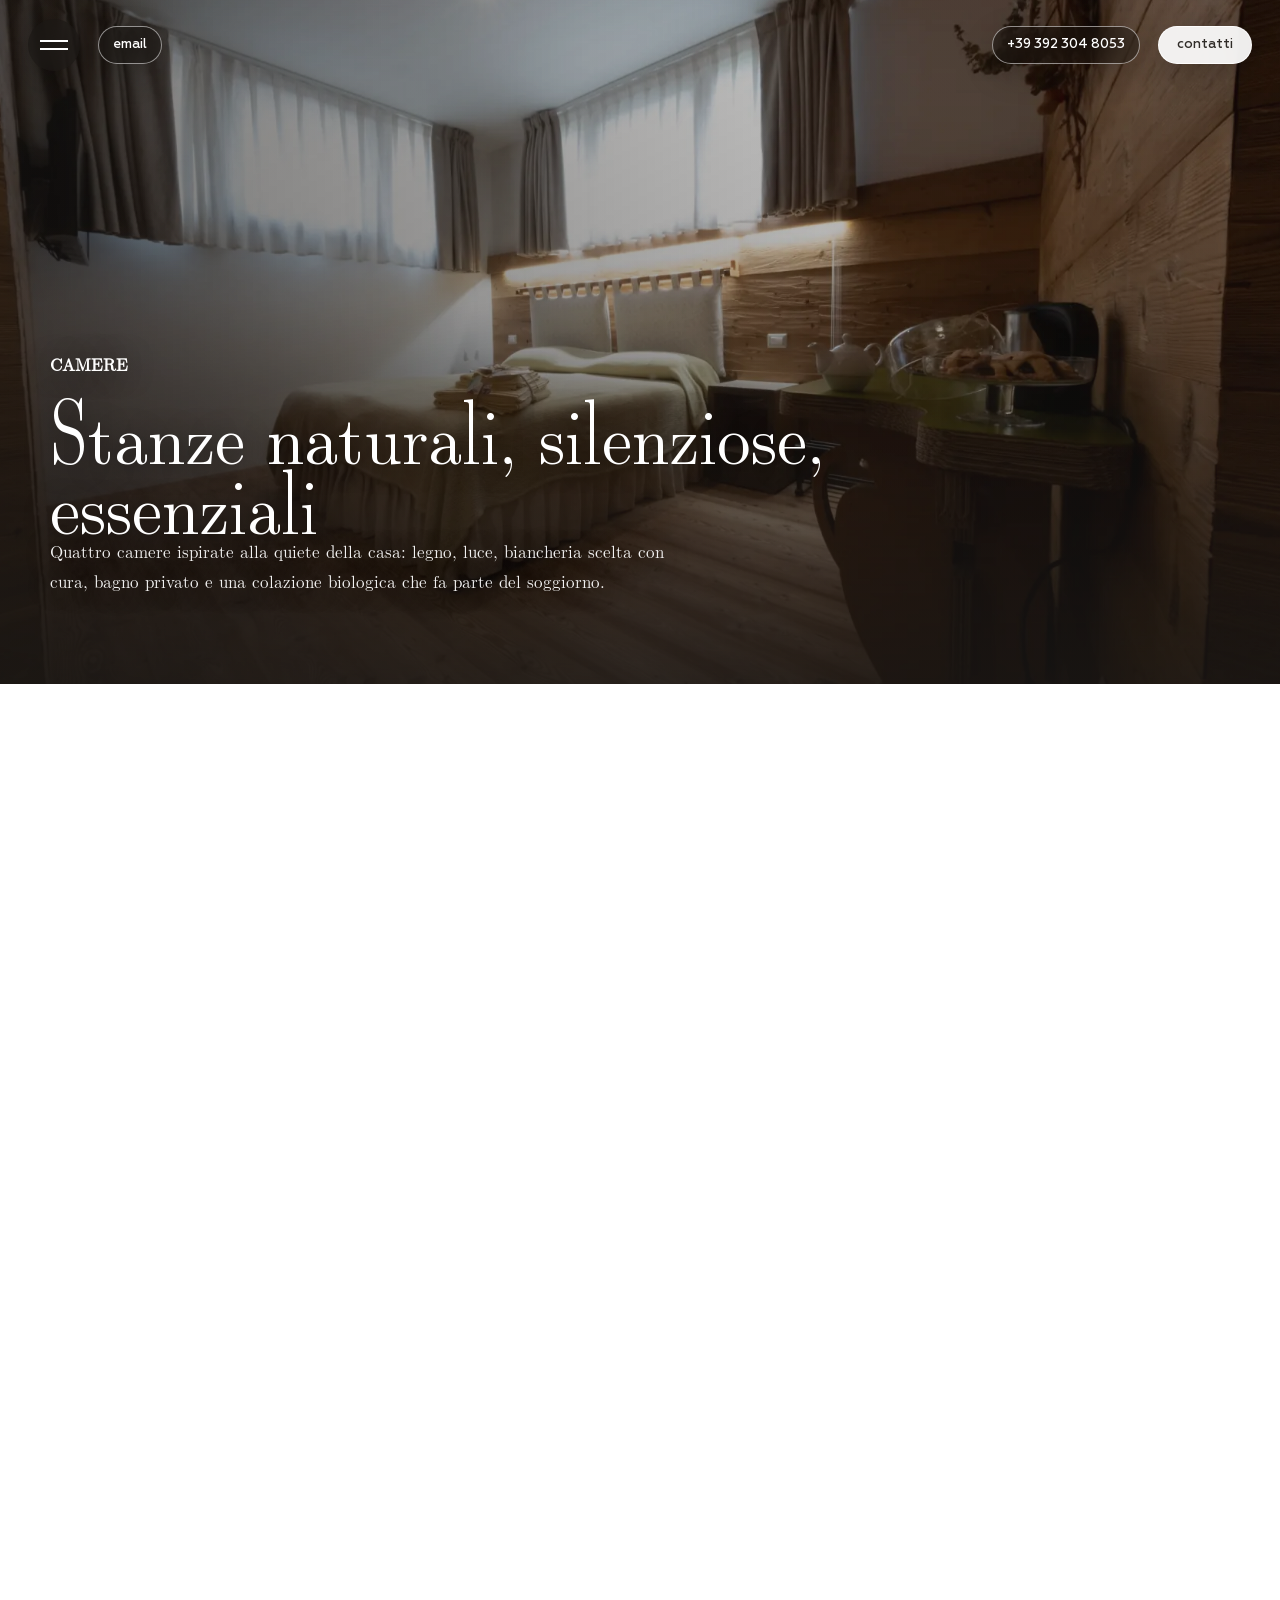
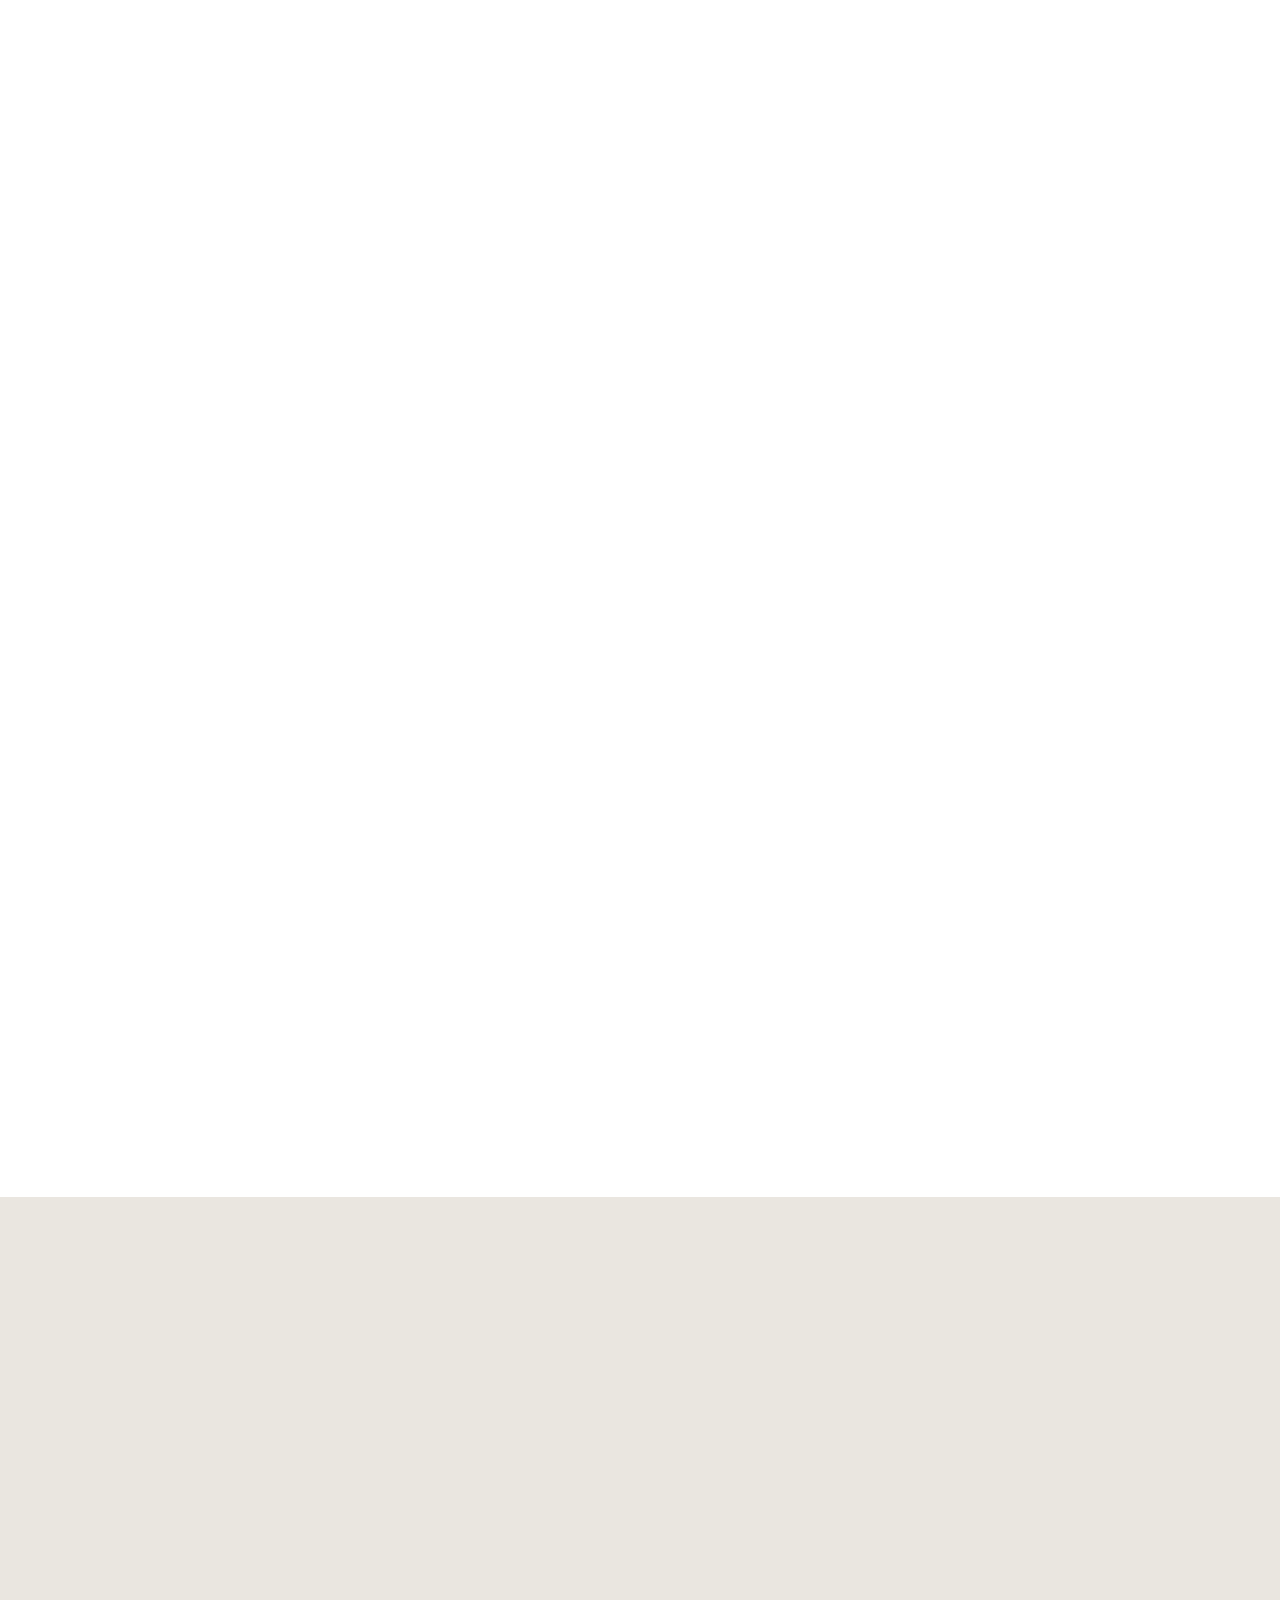
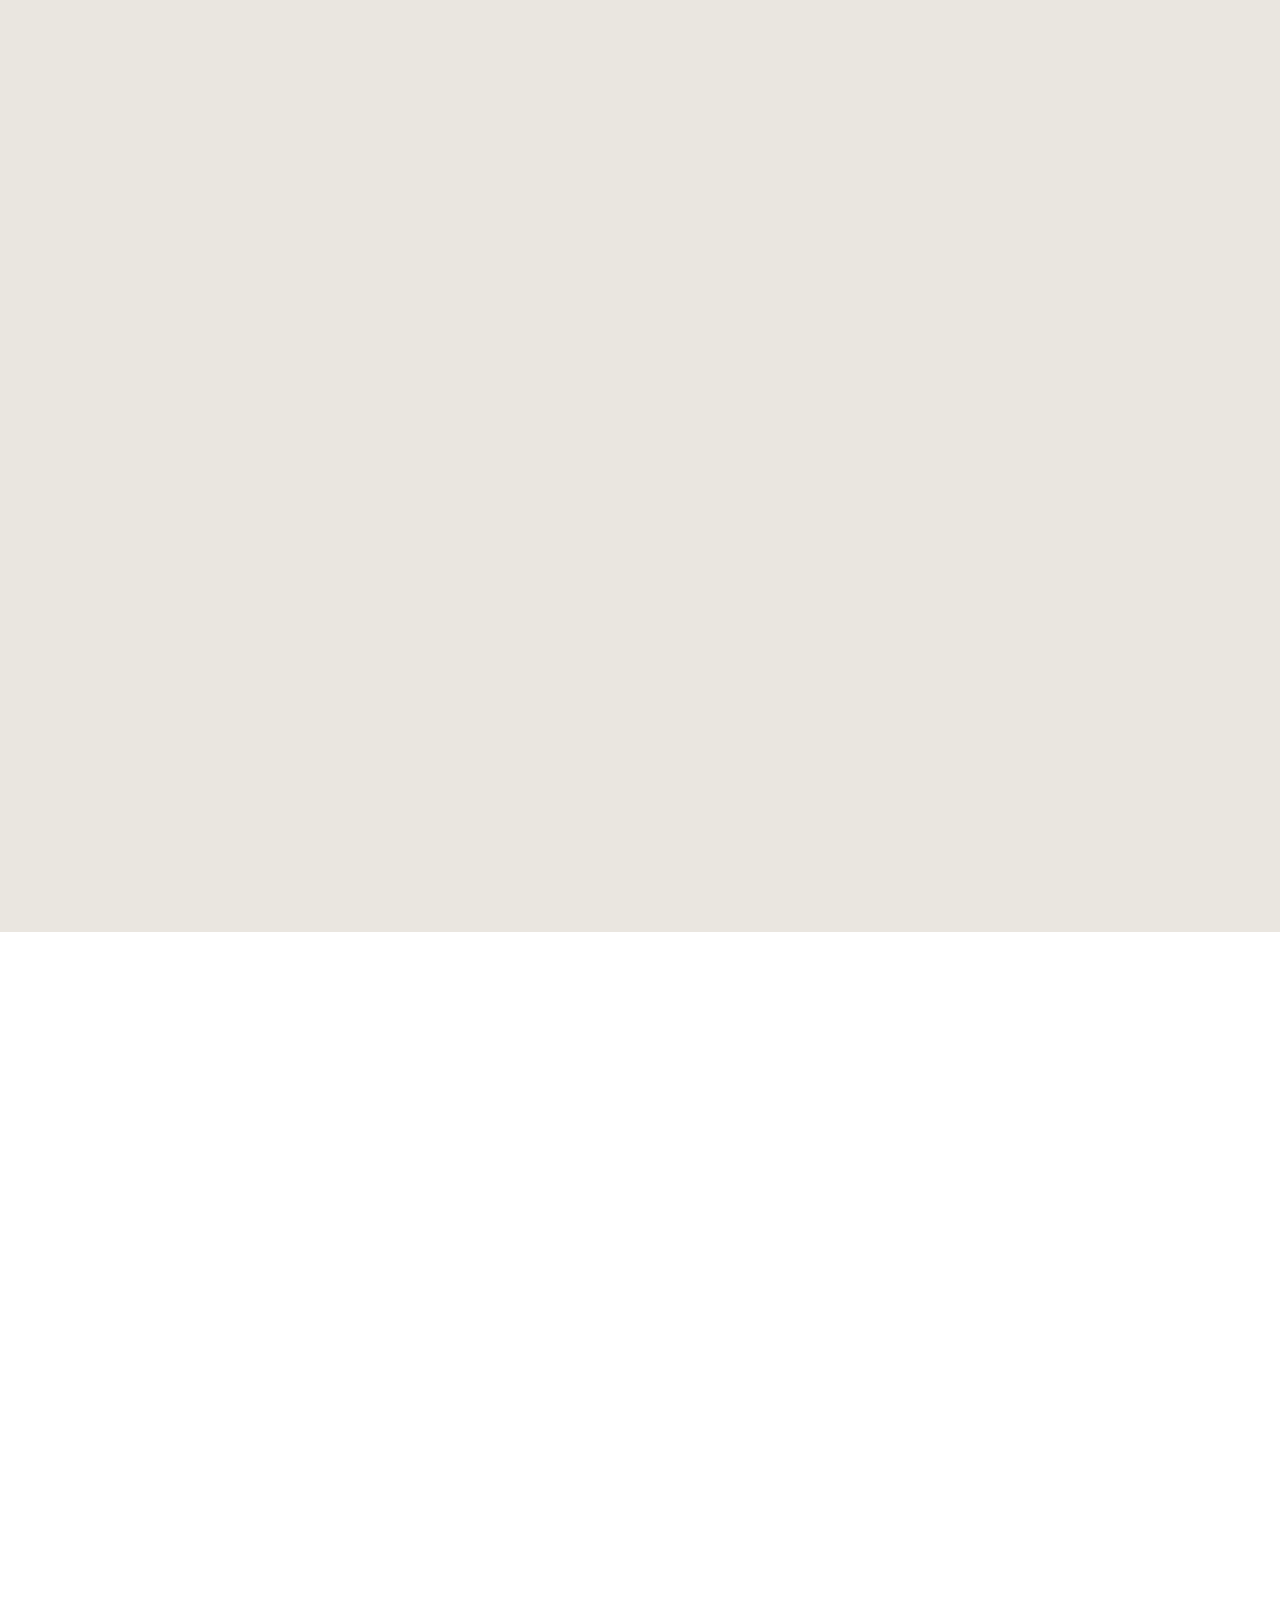
==== commit 750b1009: "Ottimizza media UX e SEO" ====
--- a/camere.html
+++ b/camere.html
@@ -3,14 +3,151 @@
   <head>
     <meta charset="utf-8">
     <meta name="viewport" content="width=device-width, initial-scale=1">
-    <title>Camere | Bio&amp;B Italyke</title>
-    <meta name="description" content="Le camere del Bio&amp;B Italyke: quattro stanze naturali a Viterbo, bagno privato, materiali bio, colazione biologica e contatto diretto.">
-    <meta property="og:title" content="Camere | Bio&amp;B Italyke">
-    <meta property="og:description" content="Stanze essenziali, luminose e silenziose, con colazione bio e richiesta diretta.">
+    <title>Camere naturali a Viterbo | Bio&amp;B Italyke</title>
+    <meta name="description" content="Camere in legno naturale con bagno privato, colazione biologica e spazi condivisi: soggiorni di coppia o piccoli gruppi nella campagna di Viterbo.">
+    <meta name="robots" content="index, follow, max-image-preview:large">
+    <link rel="canonical" href="https://matteo0386.github.io/bio-b-italyke/camere.html">
+    <meta name="theme-color" content="#f6f4ef">
+    <meta property="og:locale" content="it_IT">
     <meta property="og:type" content="website">
-    <meta property="og:image" content="assets/img/sito-pubblicato/Immagini def/Camere 4.jpg">
+    <meta property="og:site_name" content="Bio&amp;B Italyke">
+    <meta property="og:title" content="Camere naturali a Viterbo | Bio&amp;B Italyke">
+    <meta property="og:description" content="Camere in legno naturale con bagno privato, colazione biologica e spazi condivisi: soggiorni di coppia o piccoli gruppi nella campagna di Viterbo.">
+    <meta property="og:url" content="https://matteo0386.github.io/bio-b-italyke/camere.html">
+    <meta property="og:image" content="https://matteo0386.github.io/bio-b-italyke/assets/img/seo/og-bio-b-italyke.jpg">
+    <meta property="og:image:secure_url" content="https://matteo0386.github.io/bio-b-italyke/assets/img/seo/og-bio-b-italyke.jpg">
+    <meta property="og:image:width" content="1200">
+    <meta property="og:image:height" content="630">
+    <meta property="og:image:alt" content="Camera naturale in legno al Bio&amp;B Italyke">
+    <meta name="twitter:card" content="summary_large_image">
+    <meta name="twitter:title" content="Camere naturali a Viterbo | Bio&amp;B Italyke">
+    <meta name="twitter:description" content="Camere in legno naturale con bagno privato, colazione biologica e spazi condivisi: soggiorni di coppia o piccoli gruppi nella campagna di Viterbo.">
+    <meta name="twitter:image" content="https://matteo0386.github.io/bio-b-italyke/assets/img/seo/og-bio-b-italyke.jpg">
+    <meta name="twitter:image:alt" content="Camera naturale in legno al Bio&amp;B Italyke">
+    <link rel="preload" href="assets/img/optimized/camere-4.webp" as="image" fetchpriority="high">
     <link rel="icon" href="assets/img/logo.png" type="image/png">
     <link rel="stylesheet" href="assets/css/styles.css">
+    <script type="application/ld+json">
+{
+  "@context": "https://schema.org",
+  "@graph": [
+    {
+      "@type": "WebSite",
+      "@id": "https://matteo0386.github.io/bio-b-italyke/#website",
+      "url": "https://matteo0386.github.io/bio-b-italyke/",
+      "name": "Bio&B Italyke",
+      "inLanguage": "it-IT",
+      "publisher": {
+        "@id": "https://matteo0386.github.io/bio-b-italyke/#bio-b-italyke"
+      }
+    },
+    {
+      "@type": "BedAndBreakfast",
+      "@id": "https://matteo0386.github.io/bio-b-italyke/#bio-b-italyke",
+      "name": "Bio&B Italyke",
+      "url": "https://matteo0386.github.io/bio-b-italyke/",
+      "description": "Country house biosostenibile a Viterbo per soggiorni naturali, esperienze nella Tuscia e affitto dell'intera struttura per gruppi raccolti.",
+      "image": [
+        "https://matteo0386.github.io/bio-b-italyke/assets/img/seo/og-bio-b-italyke.jpg",
+        "https://matteo0386.github.io/bio-b-italyke/assets/img/seo/og-gruppi-eventi.jpg"
+      ],
+      "telephone": "+39 392 304 8053",
+      "email": "infobbitalyke@gmail.com",
+      "address": {
+        "@type": "PostalAddress",
+        "addressLocality": "Viterbo",
+        "addressRegion": "Lazio",
+        "addressCountry": "IT"
+      },
+      "areaServed": [
+        "Viterbo",
+        "Tuscia",
+        "Lazio"
+      ],
+      "amenityFeature": [
+        {
+          "@type": "LocationFeatureSpecification",
+          "name": "Camere con bagno privato",
+          "value": true
+        },
+        {
+          "@type": "LocationFeatureSpecification",
+          "name": "Colazione biologica",
+          "value": true
+        },
+        {
+          "@type": "LocationFeatureSpecification",
+          "name": "Affitto intera country house per gruppi",
+          "value": true
+        },
+        {
+          "@type": "LocationFeatureSpecification",
+          "name": "Vasca riscaldata a legna su richiesta",
+          "value": true
+        }
+      ],
+      "sameAs": [
+        "https://www.instagram.com/bbitalyke/",
+        "https://www.facebook.com/Bio-B-Italyke-751868454906189/"
+      ],
+      "makesOffer": [
+        {
+          "@type": "Offer",
+          "name": "Intera country house per gruppi",
+          "description": "Uso esclusivo della struttura per famiglie, amici, ritiri, team building e piccoli eventi fino a 10-12 persone.",
+          "url": "https://matteo0386.github.io/bio-b-italyke/gruppi-eventi.html",
+          "availability": "https://schema.org/InStock"
+        },
+        {
+          "@type": "Offer",
+          "name": "Camere e soggiorni bio nella Tuscia",
+          "url": "https://matteo0386.github.io/bio-b-italyke/camere.html",
+          "availability": "https://schema.org/InStock"
+        }
+      ]
+    },
+    {
+      "@type": "WebPage",
+      "@id": "https://matteo0386.github.io/bio-b-italyke/camere.html#webpage",
+      "url": "https://matteo0386.github.io/bio-b-italyke/camere.html",
+      "name": "Camere naturali a Viterbo | Bio&B Italyke",
+      "description": "Camere in legno naturale con bagno privato, colazione biologica e spazi condivisi: soggiorni di coppia o piccoli gruppi nella campagna di Viterbo.",
+      "inLanguage": "it-IT",
+      "isPartOf": {
+        "@id": "https://matteo0386.github.io/bio-b-italyke/#website"
+      },
+      "about": {
+        "@id": "https://matteo0386.github.io/bio-b-italyke/#bio-b-italyke"
+      },
+      "primaryImageOfPage": {
+        "@type": "ImageObject",
+        "url": "https://matteo0386.github.io/bio-b-italyke/assets/img/seo/og-bio-b-italyke.jpg",
+        "width": 1200,
+        "height": 630
+      },
+      "keywords": "camere Viterbo, B&B bio Viterbo, camere naturali Tuscia"
+    },
+    {
+      "@type": "BreadcrumbList",
+      "@id": "https://matteo0386.github.io/bio-b-italyke/camere.html#breadcrumb",
+      "itemListElement": [
+        {
+          "@type": "ListItem",
+          "position": 1,
+          "name": "Home",
+          "item": "https://matteo0386.github.io/bio-b-italyke/"
+        },
+        {
+          "@type": "ListItem",
+          "position": 2,
+          "name": "Camere",
+          "item": "https://matteo0386.github.io/bio-b-italyke/camere.html"
+        }
+      ]
+    }
+  ]
+}
+    </script>
     <script src="assets/js/main.js" defer></script>
   </head>
   <body>
@@ -34,7 +171,7 @@
       <div class="site-menu__backdrop"></div>
       <div class="site-menu__inner">
         <div class="site-menu__side">
-          <div><a class="site-menu__logo" href="index.html" aria-label="Bio&amp;B Italyke home"><img src="assets/img/logo.png" alt="Bio&amp;B Italyke"></a><p>Viterbo, Tuscia<br>ospitalità naturale, colazione bio, silenzio.</p></div>
+          <div><a class="site-menu__logo" href="index.html" aria-label="Bio&amp;B Italyke home"><img src="assets/img/logo.png" alt="Bio&amp;B Italyke" decoding="async" loading="lazy"></a><p>Viterbo, Tuscia<br>ospitalità naturale, colazione bio, silenzio.</p></div>
           <div class="site-menu__small"><a href="https://www.instagram.com/bbitalyke/?hl=it" target="_blank" rel="noopener" aria-label="Instagram"><svg aria-hidden="true" viewBox="0 0 24 24"><rect x="5" y="5" width="14" height="14" rx="4" fill="none" stroke="currentColor" stroke-width="1.6"></rect><circle cx="12" cy="12" r="3.2" fill="none" stroke="currentColor" stroke-width="1.6"></circle><circle cx="16.4" cy="7.7" r="1" fill="currentColor"></circle></svg></a><a href="https://www.facebook.com/Bio-B-Italyke-751868454906189/" target="_blank" rel="noopener" aria-label="Facebook"><svg aria-hidden="true" viewBox="0 0 24 24"><path fill="currentColor" d="M13.3 21v-7.3h2.45l.38-2.86H13.3V9.02c0-.82.23-1.38 1.41-1.38h1.5V5.08c-.26-.04-1.15-.12-2.18-.12-2.16 0-3.64 1.32-3.64 3.74v2.14H7.95v2.86h2.44V21h2.91Z"></path></svg></a><a href="https://wa.me/393923048053" target="_blank" rel="noopener" aria-label="WhatsApp"><svg aria-hidden="true" viewBox="0 0 24 24"><path fill="currentColor" d="M19.1 4.9A9.9 9.9 0 0 0 3.6 16.8L2.5 21.5l4.8-1.1a9.8 9.8 0 0 0 4.7 1.2h.1A9.9 9.9 0 0 0 19.1 4.9Zm-7 15a8.1 8.1 0 0 1-4.1-1.1l-.3-.2-2.8.7.7-2.7-.2-.3a8.1 8.1 0 1 1 6.7 3.6Zm4.5-6.1c-.2-.1-1.4-.7-1.6-.8-.2-.1-.4-.1-.6.1-.2.3-.6.8-.8.9-.1.2-.3.2-.5.1-.2-.1-1-.4-1.9-1.2-.7-.6-1.2-1.4-1.3-1.6-.1-.2 0-.4.1-.5l.4-.5c.1-.2.2-.3.3-.5.1-.2 0-.4 0-.5s-.6-1.4-.8-1.9c-.2-.5-.4-.4-.6-.4h-.5c-.2 0-.5.1-.7.3-.2.3-.9.9-.9 2.1s.9 2.5 1 2.7c.1.2 1.7 2.7 4.2 3.7.6.3 1 .4 1.4.5.6.2 1.1.1 1.5.1.5-.1 1.4-.6 1.6-1.1.2-.6.2-1 .2-1.1-.1-.2-.3-.2-.5-.3Z"></path></svg></a></div>
         </div>
         <nav class="site-menu__nav" aria-label="Navigazione principale">
@@ -50,7 +187,7 @@
 
     <main id="main">
       <section class="page-hero">
-        <img class="page-hero__image" src="assets/img/sito-pubblicato/Immagini def/Camere 4.jpg" alt="Camera matrimoniale in legno naturale del Bio&amp;B Italyke">
+        <img class="page-hero__image" src="assets/img/optimized/camere-4.webp" alt="Camera matrimoniale in legno naturale del Bio&amp;B Italyke" decoding="async" loading="eager" fetchpriority="high">
         <div class="container page-hero__content">
           <p class="eyebrow">Camere</p>
           <h1>Stanze naturali, silenziose, essenziali</h1>
@@ -94,19 +231,19 @@
       <section class="section section--slider" id="gallery-camere" aria-label="Gallery camere">
         <div class="media-slider reveal" data-slider data-interval="5600">
           <figure class="media-slide is-active" data-slide>
-            <img src="assets/img/sito-pubblicato/Immagini def/Camere 4.jpg" alt="Letto matrimoniale con dettagli naturali" data-parallax="0.22">
+            <img src="assets/img/optimized/camere-4.webp" alt="Letto matrimoniale con dettagli naturali" data-parallax="0.22" decoding="async" loading="lazy">
             <figcaption><strong>Euterpe</strong>Camera matrimoniale luminosa, calda, con legno naturale e atmosfera raccolta.</figcaption>
           </figure>
           <figure class="media-slide" data-slide>
-            <img src="assets/img/sito-pubblicato/Immagini def/Camere 5.jpg" alt="Camera con letto matrimoniale e pavimento in legno" data-parallax="0.22">
+            <img src="assets/img/optimized/camere-5.webp" alt="Camera con letto matrimoniale e pavimento in legno" data-parallax="0.22" decoding="async" loading="lazy">
             <figcaption><strong>Talia</strong>Una stanza chiara, essenziale, pensata per riposo e semplicità.</figcaption>
           </figure>
           <figure class="media-slide" data-slide>
-            <img src="assets/img/sito-pubblicato/Immagini def/Camere 6.jpg" alt="Camera con pareti in legno e letto matrimoniale" data-parallax="0.22">
+            <img src="assets/img/optimized/camere-6.webp" alt="Camera con pareti in legno e letto matrimoniale" data-parallax="0.22" decoding="async" loading="lazy">
             <figcaption><strong>Tersicore</strong>Spazio intimo, materiali bio e comfort discreto per soggiorni lenti.</figcaption>
           </figure>
           <figure class="media-slide" data-slide>
-            <img src="assets/img/sito-pubblicato/Immagini def/Camere 7.jpg" alt="Tessuti naturali e luce in camera" data-parallax="0.22">
+            <img src="assets/img/optimized/camere-7.webp" alt="Tessuti naturali e luce in camera" data-parallax="0.22" decoding="async" loading="lazy">
             <figcaption><strong>Erato</strong>Dettagli morbidi, tessuti naturali e una sensazione pulita, senza rumore.</figcaption>
           </figure>
           <div class="slider-dots" data-slider-dots aria-label="Seleziona immagine camere"></div>
@@ -144,7 +281,7 @@
           </div>
           <div class="room-suite-grid reveal">
             <article class="room-suite">
-              <div class="room-suite__media"><img src="assets/img/sito-pubblicato/Immagini def/Camere 4.jpg" alt="Camera Euterpe con letto matrimoniale"></div>
+              <div class="room-suite__media"><img src="assets/img/optimized/camere-4.webp" alt="Camera Euterpe con letto matrimoniale" decoding="async" loading="lazy"></div>
               <div class="room-suite__content">
                 <span class="room-suite__meta">camera matrimoniale</span>
                 <h3>Euterpe</h3>
@@ -153,7 +290,7 @@
               </div>
             </article>
             <article class="room-suite">
-              <div class="room-suite__media"><img src="assets/img/sito-pubblicato/Immagini def/Camere 5.jpg" alt="Camera Talia luminosa con pavimento in legno"></div>
+              <div class="room-suite__media"><img src="assets/img/optimized/camere-5.webp" alt="Camera Talia luminosa con pavimento in legno" decoding="async" loading="lazy"></div>
               <div class="room-suite__content">
                 <span class="room-suite__meta">camera luminosa</span>
                 <h3>Talia</h3>
@@ -162,7 +299,7 @@
               </div>
             </article>
             <article class="room-suite">
-              <div class="room-suite__media"><img src="assets/img/sito-pubblicato/Immagini def/Camere 6.jpg" alt="Camera Tersicore con pareti in legno"></div>
+              <div class="room-suite__media"><img src="assets/img/optimized/camere-6.webp" alt="Camera Tersicore con pareti in legno" decoding="async" loading="lazy"></div>
               <div class="room-suite__content">
                 <span class="room-suite__meta">camera raccolta</span>
                 <h3>Tersicore</h3>
@@ -171,7 +308,7 @@
               </div>
             </article>
             <article class="room-suite">
-              <div class="room-suite__media"><img src="assets/img/sito-pubblicato/Immagini def/Camere 8.jpg" alt="Dettaglio tessile della camera Erato"></div>
+              <div class="room-suite__media"><img src="assets/img/optimized/camere-8.webp" alt="Dettaglio tessile della camera Erato" decoding="async" loading="lazy"></div>
               <div class="room-suite__content">
                 <span class="room-suite__meta">dettagli naturali</span>
                 <h3>Erato</h3>
@@ -186,7 +323,7 @@
       <section class="section section--sky" id="colazione">
         <div class="container editorial">
           <div class="editorial__media reveal">
-            <img src="assets/img/sito-pubblicato/Immagini def/Homepage 2.jpg" alt="Sala della colazione biologica">
+            <img src="assets/img/optimized/homepage-2.webp" alt="Sala della colazione biologica" decoding="async" loading="lazy">
           </div>
           <div class="editorial__text reveal">
             <p class="eyebrow">Colazione</p>
@@ -201,7 +338,7 @@
 
     <footer class="site-footer" id="footer">
       <div class="container footer-grid">
-        <div><a class="footer-brand" href="index.html"><img src="assets/img/logo.png" alt="Bio&amp;B Italyke"></a><p>Country house biosostenibile a Viterbo, nel cuore verde della Tuscia.</p><a class="button button--light footer-booking" href="prenotazione.html">prenota online</a></div>
+        <div><a class="footer-brand" href="index.html"><img src="assets/img/logo.png" alt="Bio&amp;B Italyke" decoding="async" loading="lazy"></a><p>Country house biosostenibile a Viterbo, nel cuore verde della Tuscia.</p><a class="button button--light footer-booking" href="prenotazione.html">prenota online</a></div>
         <div><h2>Contatti</h2><p><a href="tel:+393923048053">+39 392 304 8053</a><br><a href="mailto:infobbitalyke@gmail.com">infobbitalyke@gmail.com</a></p><p>Strada Cuculo 11<br>01100 Viterbo (VT)</p></div>
         <div><h2>Scopri</h2><nav class="footer-nav" aria-label="Navigazione footer"><a href="camere.html">Camere</a><a href="esperienze.html">Esperienze</a><a href="gruppi-eventi.html">Gruppi &amp; Eventi</a><a href="territorio.html">Territorio</a><a href="contatti.html">Contatti</a></nav></div>
       </div>
@@ -209,9 +346,9 @@
     </footer>
 
     <div class="mobile-actions" aria-label="Azioni rapide">
-      <a href="tel:+393923048053">chiama</a>
-      <a href="https://wa.me/393923048053?text=Buongiorno%2C%20vorrei%20informazioni%20sulle%20camere%20di%20Bio%26B%20Italyke." target="_blank" rel="noopener">whatsapp</a>
-      <a href="contatti.html">richiedi</a>
+      <a class="mobile-actions__icon mobile-actions__icon--call" href="tel:+393923048053" aria-label="Chiama Bio&amp;B Italyke"><span>Chiama</span></a>
+      <a class="mobile-actions__primary mobile-actions__primary--whatsapp" href="https://wa.me/393923048053?text=Buongiorno%2C%20vorrei%20informazioni%20sulle%20camere%20di%20Bio%26B%20Italyke." target="_blank" rel="noopener" aria-label="Scrivi su WhatsApp per le camere"><span>WhatsApp</span></a>
+      <a class="mobile-actions__icon mobile-actions__icon--request" href="contatti.html" aria-label="Apri il modulo richiesta"><span>Richiesta</span></a>
     </div>
   </body>
 </html>
--- a/assets/css/styles.css
+++ b/assets/css/styles.css
@@ -89,6 +89,15 @@
   text-decoration: none;
 }
 
+a:focus-visible,
+button:focus-visible,
+input:focus-visible,
+select:focus-visible,
+textarea:focus-visible {
+  outline: 2px solid var(--sage-dark);
+  outline-offset: 4px;
+}
+
 p {
   font-family: "LM Roman", Georgia, "Times New Roman", serif;
   margin: 0 0 1rem;
@@ -245,6 +254,12 @@
   font-size: 0.82rem;
   font-weight: 600;
   text-transform: lowercase;
+  transition: opacity 180ms ease, transform 180ms ease;
+}
+
+.header-link:hover,
+.header-pill:hover {
+  opacity: 0.78;
 }
 
 .site-header:not(.is-solid) .header-link {
@@ -413,6 +428,14 @@
   width: 100%;
   height: 100%;
   object-fit: cover;
+}
+
+.hero__video {
+  transition: filter 700ms ease;
+}
+
+.hero__video:not(.is-loaded) {
+  filter: saturate(0.9) contrast(0.96);
 }
 
 .hero-video,
@@ -780,6 +803,37 @@
   color: var(--white);
 }
 
+.button,
+.text-button {
+  transition: transform 180ms ease, border-color 180ms ease, color 180ms ease, background-color 180ms ease;
+}
+
+@media (hover: hover) {
+  .button:hover,
+  .text-button:hover {
+    transform: translateY(-2px);
+  }
+
+  .button:hover {
+    background: var(--ink);
+    color: var(--white);
+  }
+
+  .button--light:hover {
+    background: var(--white);
+    color: var(--ink);
+  }
+
+  .text-button:hover {
+    color: var(--sage-dark);
+  }
+
+  .text-button.button--light:hover {
+    color: var(--white);
+    opacity: 0.82;
+  }
+}
+
 .section--slider {
   padding: 0;
 }
@@ -1092,6 +1146,23 @@
 .destination p,
 .faq-item p {
   color: var(--earth);
+}
+
+.feature,
+.destination,
+.faq-item,
+.contact-links a {
+  transition: transform 220ms ease, box-shadow 220ms ease, background-color 220ms ease;
+}
+
+@media (hover: hover) {
+  .feature:hover,
+  .destination:hover,
+  .faq-item:hover,
+  .contact-links a:hover {
+    transform: translateY(-3px);
+    box-shadow: 0 18px 48px rgba(48, 44, 40, 0.08);
+  }
 }
 
 .experience-grid {
@@ -1466,6 +1537,12 @@
   backdrop-filter: blur(18px);
 }
 
+.booking-page:not(.nav-open) .menu-toggle {
+  background: rgba(48, 44, 40, 0.76);
+  color: var(--white);
+  box-shadow: 0 12px 34px rgba(48, 44, 40, 0.18);
+}
+
 .booking-section {
   overflow-x: hidden;
   background: linear-gradient(180deg, var(--milk), var(--white));
@@ -1594,6 +1671,15 @@
 .footer-nav {
   display: grid;
   gap: 8px;
+}
+
+.footer-nav a {
+  transition: color 180ms ease, opacity 180ms ease;
+}
+
+.footer-nav a:hover {
+  color: var(--white);
+  opacity: 1;
 }
 
 .footer-bottom {
@@ -1641,6 +1727,15 @@
   display: none;
 }
 
+@supports (content-visibility: auto) {
+  .statement,
+  .section,
+  .site-footer {
+    content-visibility: auto;
+    contain-intrinsic-size: 760px;
+  }
+}
+
 .js .reveal {
   transform: translateY(24px);
   opacity: 0;
@@ -1680,6 +1775,42 @@
   transform: none;
 }
 
+.nav-open .site-menu__nav a {
+  animation: menuItemIn 460ms cubic-bezier(0.22, 1, 0.36, 1) both;
+}
+
+.nav-open .site-menu__nav a:nth-child(2) {
+  animation-delay: 45ms;
+}
+
+.nav-open .site-menu__nav a:nth-child(3) {
+  animation-delay: 90ms;
+}
+
+.nav-open .site-menu__nav a:nth-child(4) {
+  animation-delay: 135ms;
+}
+
+.nav-open .site-menu__nav a:nth-child(5) {
+  animation-delay: 180ms;
+}
+
+.nav-open .site-menu__nav a:nth-child(6) {
+  animation-delay: 225ms;
+}
+
+@keyframes menuItemIn {
+  from {
+    opacity: 0;
+    transform: translateY(18px);
+  }
+
+  to {
+    opacity: 1;
+    transform: translateY(0);
+  }
+}
+
 @keyframes slowZoom {
   from {
     transform: translate3d(0, var(--parallax-y, 0px), 0) scale(1.04);
@@ -1790,7 +1921,7 @@
   }
 
   body {
-    padding-bottom: 58px;
+    padding-bottom: calc(84px + env(safe-area-inset-bottom));
   }
 
   h1,
@@ -1829,11 +1960,27 @@
 
   .hero__content {
     grid-template-columns: 1fr;
-    padding-bottom: 92px;
+    gap: 18px;
+    padding-bottom: 112px;
   }
 
   .hero__lead {
     max-width: 100%;
+    font-size: 1rem;
+    line-height: 1.55;
+  }
+
+  .scroll-cue {
+    left: auto;
+    right: 18px;
+    bottom: 100px;
+    transform: none;
+    font-size: 0;
+  }
+
+  .scroll-cue::before {
+    height: 54px;
+    opacity: 0.84;
   }
 
   .slider-controls {
@@ -1867,6 +2014,13 @@
 
   .editorial__media {
     min-height: 420px;
+  }
+
+  .editorial__media,
+  .room-card,
+  .experience-card,
+  .gallery-band img {
+    border-radius: 8px;
   }
 
   .feature-grid,
@@ -1883,18 +2037,26 @@
   }
 
   .group-highlight__facts article {
+    border: 1px solid var(--line);
     min-height: 0;
     padding: 24px;
   }
 
   .gallery-band {
-    grid-template-columns: 1fr;
-    gap: 14px;
+    display: flex;
+    gap: 12px;
+    margin-inline: -14px;
+    padding: 0 14px 8px;
+    overflow-x: auto;
+    scroll-padding-inline: 14px;
+    scroll-snap-type: x mandatory;
   }
 
   .gallery-band img,
   .gallery-band img:nth-child(2) {
-    height: 320px;
+    flex: 0 0 78vw;
+    height: 340px;
+    scroll-snap-align: center;
   }
 
   .media-slider {
@@ -1988,6 +2150,12 @@
   .room-card,
   .room-stack .room-card {
     min-height: 390px;
+  }
+
+  .room-showcase,
+  .room-stack {
+    gap: 12px;
+    background: transparent;
   }
 
   .room-card__text,
@@ -2000,7 +2168,19 @@
   }
 
   .experience-card {
-    grid-template-rows: 320px auto;
+    grid-template-rows: 270px auto;
+    flex: 0 0 min(82vw, 360px);
+    scroll-snap-align: center;
+  }
+
+  .experience-grid {
+    display: flex;
+    gap: 14px;
+    margin-inline: -14px;
+    padding: 0 14px 8px;
+    overflow-x: auto;
+    scroll-padding-inline: 14px;
+    scroll-snap-type: x mandatory;
   }
 
   .instagram-head {
@@ -2040,34 +2220,125 @@
   .footer-grid {
     grid-template-columns: 1fr;
     gap: 32px;
+    justify-items: center;
+    text-align: center;
+  }
+
+  .footer-brand,
+  .footer-brand img,
+  .footer-booking {
+    margin-inline: auto;
+  }
+
+  .footer-socials {
+    justify-content: center;
   }
 
   .footer-bottom {
     display: grid;
+    justify-items: center;
+    text-align: center;
   }
 
   .mobile-actions {
     position: fixed;
-    inset: auto 0 0;
+    inset: auto 14px calc(14px + env(safe-area-inset-bottom));
     z-index: 44;
     display: grid;
-    grid-template-columns: repeat(3, 1fr);
-    background: var(--white);
-    box-shadow: 0 -1px 0 var(--line);
+    grid-template-columns: 56px minmax(0, 1fr) 56px;
+    gap: 10px;
+    pointer-events: none;
   }
 
   .mobile-actions a {
-    min-height: 58px;
+    --mobile-action-icon: url("data:image/svg+xml,%3Csvg viewBox='0 0 24 24' xmlns='http://www.w3.org/2000/svg'%3E%3Cpath d='M5 12h13M13 7l5 5-5 5' fill='none' stroke='black' stroke-width='2' stroke-linecap='round' stroke-linejoin='round'/%3E%3C/svg%3E");
+    min-height: 56px;
     display: grid;
     place-items: center;
+    pointer-events: auto;
+    border: 1px solid rgba(110, 98, 89, 0.18);
+    border-radius: 999px;
+    background: rgba(255, 255, 255, 0.94);
     color: var(--ink);
-    font-size: 0.78rem;
+    box-shadow: 0 18px 54px rgba(48, 44, 40, 0.18);
+    backdrop-filter: blur(18px);
+    transition: transform 180ms ease, background-color 180ms ease, color 180ms ease;
+  }
+
+  .mobile-actions a:active {
+    transform: translateY(1px) scale(0.98);
+  }
+
+  .mobile-actions .mobile-actions__primary {
+    grid-template-columns: 18px auto;
+    justify-content: center;
+    gap: 8px;
+    padding: 0 18px;
+    background: rgba(75, 88, 66, 0.96);
+    color: var(--white);
+    font-size: 0.82rem;
     font-weight: 600;
     text-transform: lowercase;
-    border-left: 1px solid var(--line);
-  }
-
-  .mobile-actions a:first-child {
-    border-left: 0;
-  }
-}
+  }
+
+  .mobile-actions .mobile-actions__primary--book {
+    background: rgba(48, 44, 40, 0.96);
+  }
+
+  .mobile-actions__icon span {
+    position: absolute;
+    width: 1px;
+    height: 1px;
+    padding: 0;
+    margin: -1px;
+    overflow: hidden;
+    clip: rect(0, 0, 0, 0);
+    white-space: nowrap;
+    border: 0;
+  }
+
+  .mobile-actions a::before {
+    content: "";
+    width: 18px;
+    height: 18px;
+    background: currentColor;
+    -webkit-mask: var(--mobile-action-icon) center / contain no-repeat;
+    mask: var(--mobile-action-icon) center / contain no-repeat;
+  }
+
+  .mobile-actions .mobile-actions__icon::before {
+    width: 21px;
+    height: 21px;
+  }
+
+  .mobile-actions .mobile-actions__icon--call {
+    --mobile-action-icon: url("data:image/svg+xml,%3Csvg viewBox='0 0 24 24' xmlns='http://www.w3.org/2000/svg'%3E%3Cpath d='M8 4l2.2 4.7-1.8 1.4c1.2 2.4 3.1 4.2 5.5 5.5l1.4-1.8L20 16v3.2c0 .6-.4 1-1 1C10.6 20.2 3.8 13.4 3.8 5c0-.6.4-1 1-1H8z' fill='none' stroke='black' stroke-width='1.8' stroke-linecap='round' stroke-linejoin='round'/%3E%3C/svg%3E");
+  }
+
+  .mobile-actions .mobile-actions__primary--whatsapp {
+    --mobile-action-icon: url("data:image/svg+xml,%3Csvg viewBox='0 0 24 24' xmlns='http://www.w3.org/2000/svg'%3E%3Cpath d='M5.5 18.5l.9-3A7 7 0 1 1 9 18.3l-3.5.2z' fill='none' stroke='black' stroke-width='1.8' stroke-linecap='round' stroke-linejoin='round'/%3E%3Cpath d='M9 9.4c.8 2 2.1 3.3 4 4l1-.9 1.5.7c-.2 1-.8 1.5-1.7 1.5-2.5 0-5.7-3.1-5.7-5.6 0-.9.5-1.5 1.4-1.7l.8 1.5-1.3.5z' fill='black'/%3E%3C/svg%3E");
+  }
+
+  .mobile-actions .mobile-actions__primary--book {
+    --mobile-action-icon: url("data:image/svg+xml,%3Csvg viewBox='0 0 24 24' xmlns='http://www.w3.org/2000/svg'%3E%3Cpath d='M7 5h10a2 2 0 0 1 2 2v12l-3-2-3 2-3-2-3 2V7a2 2 0 0 1 2-2z' fill='none' stroke='black' stroke-width='1.8' stroke-linejoin='round'/%3E%3Cpath d='M9 9h6M9 13h4' fill='none' stroke='black' stroke-width='1.8' stroke-linecap='round'/%3E%3C/svg%3E");
+  }
+
+  .mobile-actions .mobile-actions__icon--email {
+    --mobile-action-icon: url("data:image/svg+xml,%3Csvg viewBox='0 0 24 24' xmlns='http://www.w3.org/2000/svg'%3E%3Cpath d='M4.5 7.5h15v10h-15z' fill='none' stroke='black' stroke-width='1.8' stroke-linejoin='round'/%3E%3Cpath d='m5 8 7 5 7-5' fill='none' stroke='black' stroke-width='1.8' stroke-linecap='round' stroke-linejoin='round'/%3E%3C/svg%3E");
+  }
+
+  .mobile-actions .mobile-actions__icon--request {
+    --mobile-action-icon: url("data:image/svg+xml,%3Csvg viewBox='0 0 24 24' xmlns='http://www.w3.org/2000/svg'%3E%3Cpath d='M6 5h12v14H6z' fill='none' stroke='black' stroke-width='1.8' stroke-linejoin='round'/%3E%3Cpath d='M9 9h6M9 12h6M9 15h3' fill='none' stroke='black' stroke-width='1.8' stroke-linecap='round'/%3E%3C/svg%3E");
+  }
+
+  .js .photo-reveal,
+  .js .photo-reveal:not(img) {
+    clip-path: inset(0);
+    transform: translateY(18px) scale(0.992);
+    transition: opacity 620ms ease, transform 760ms cubic-bezier(0.22, 1, 0.36, 1);
+  }
+
+  .js .photo-reveal.is-photo-visible {
+    transform: none;
+  }
+}
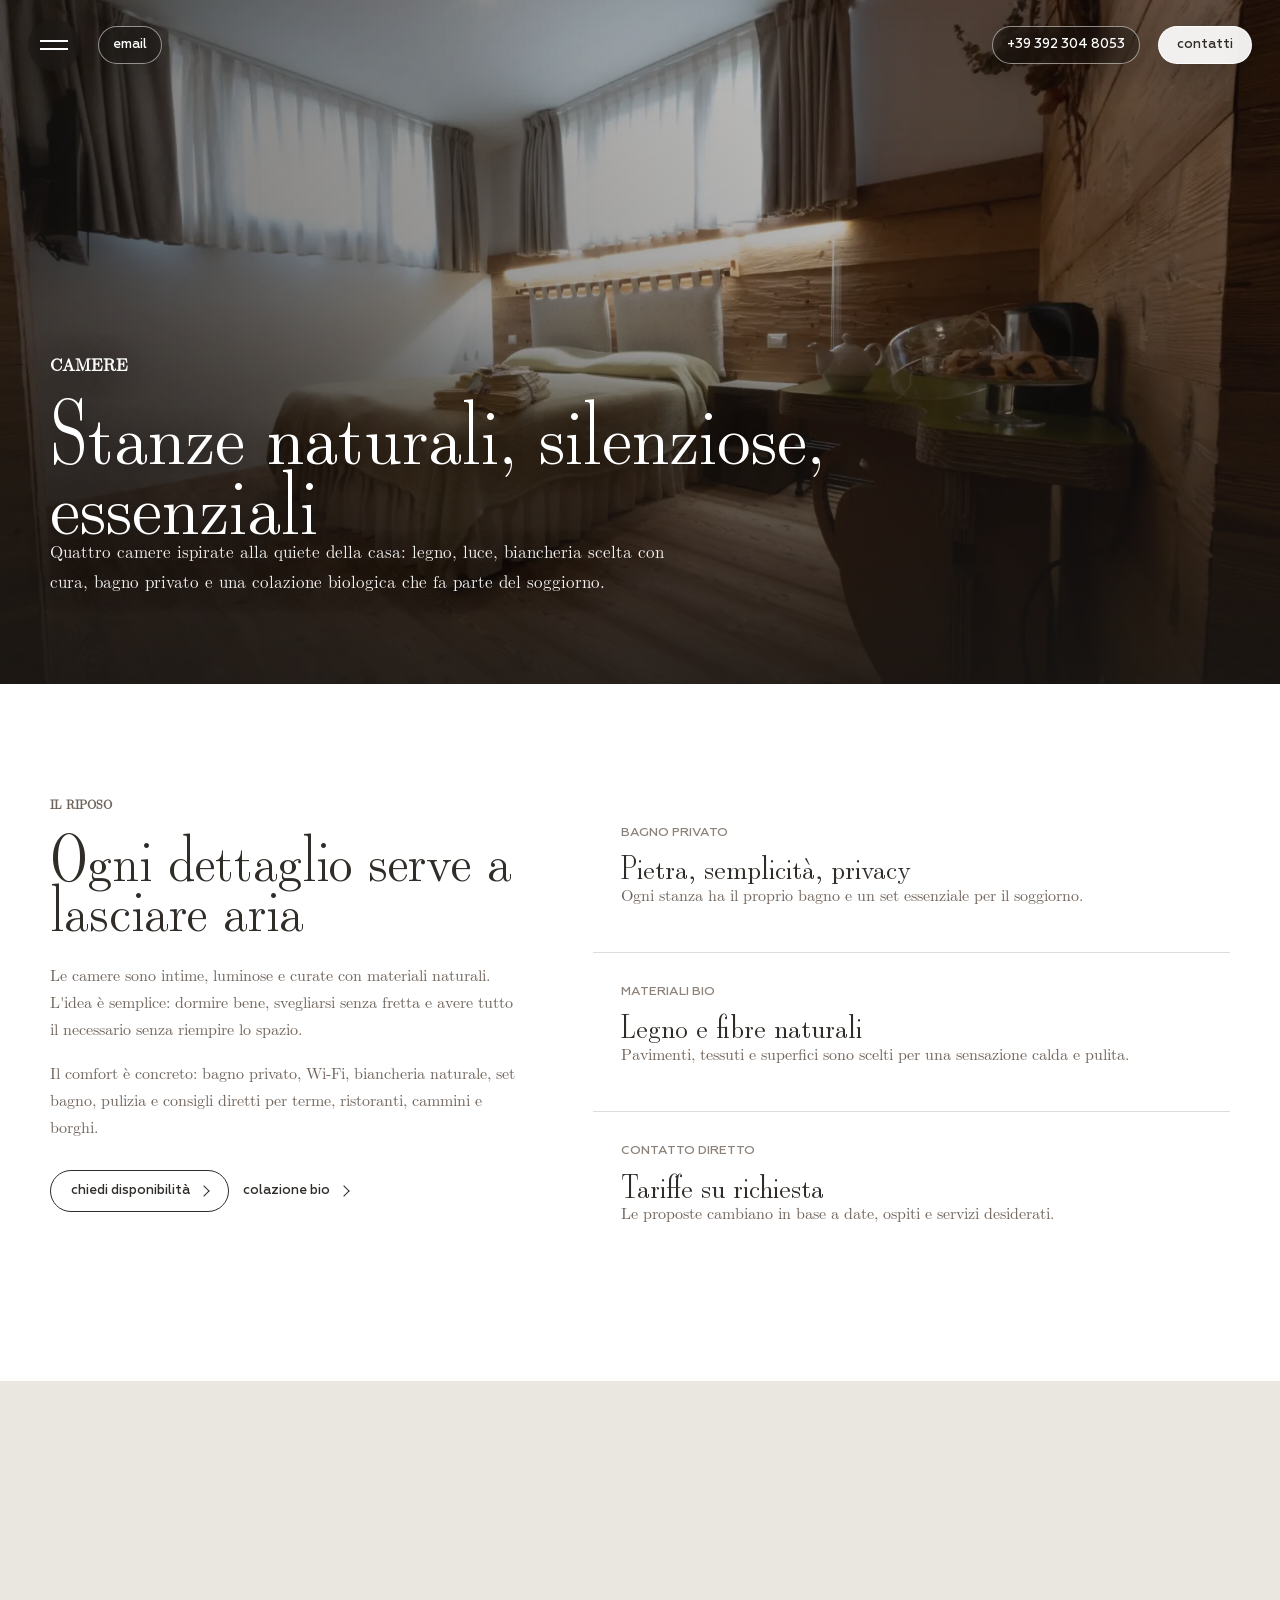
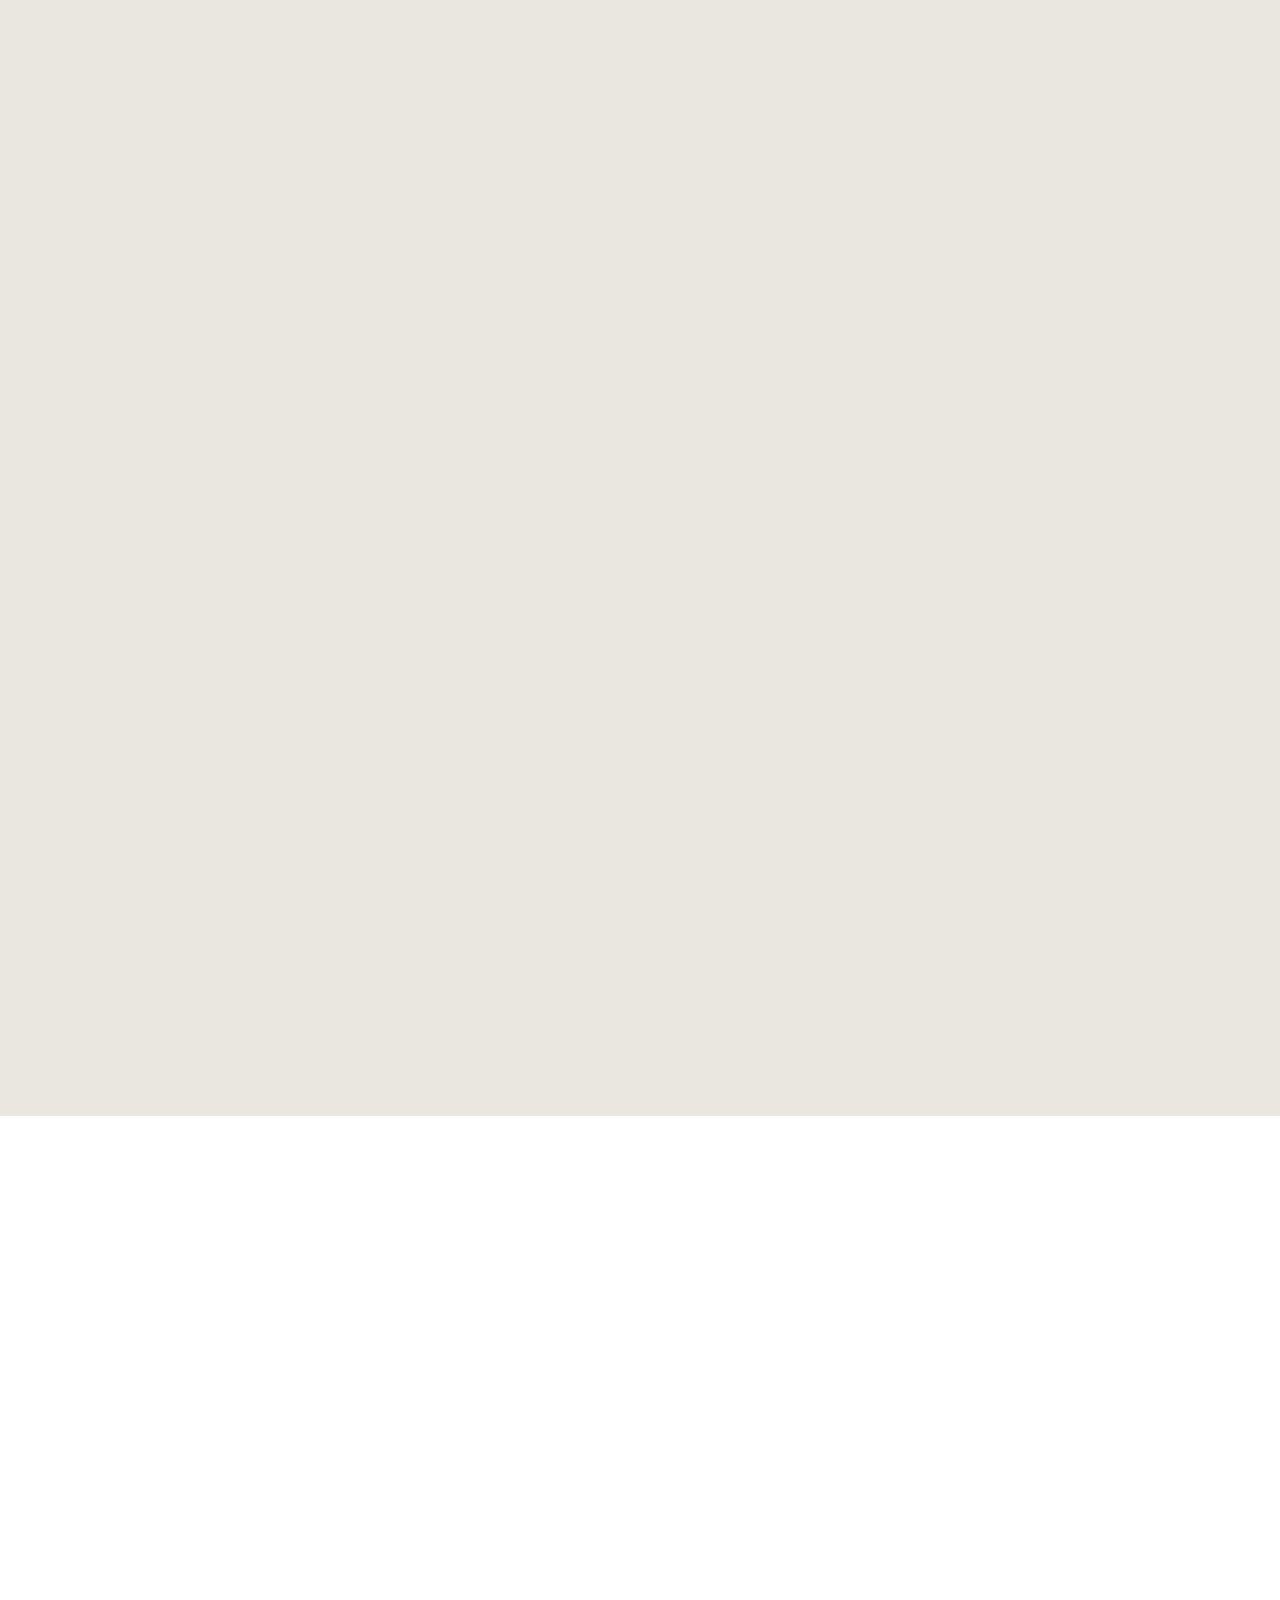
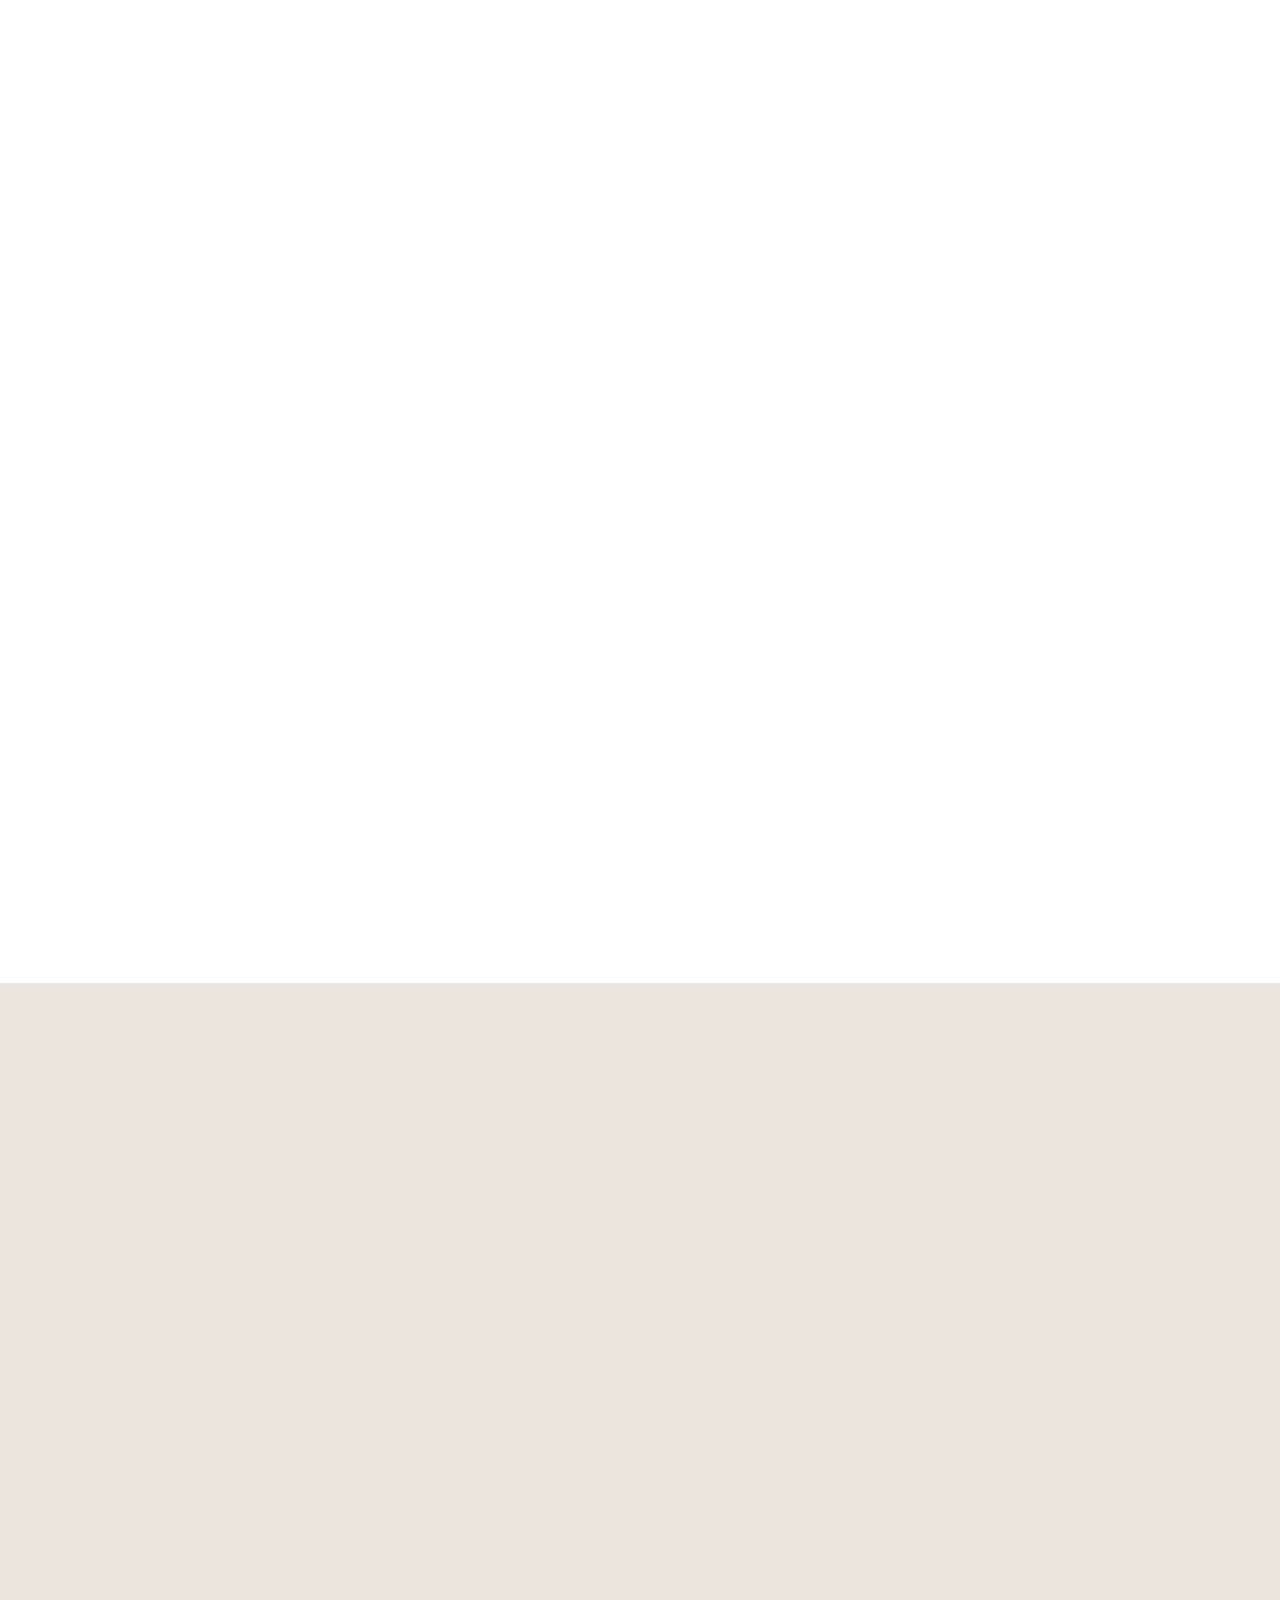
==== commit 0b1f5d6b: "Aggiungi cache busting asset" ====
--- a/camere.html
+++ b/camere.html
@@ -26,7 +26,7 @@
     <meta name="twitter:image:alt" content="Camera naturale in legno al Bio&amp;B Italyke">
     <link rel="preload" href="assets/img/optimized/camere-4.webp" as="image" fetchpriority="high">
     <link rel="icon" href="assets/img/logo.png" type="image/png">
-    <link rel="stylesheet" href="assets/css/styles.css">
+    <link rel="stylesheet" href="assets/css/styles.css?v=20260421-ux2">
     <script type="application/ld+json">
 {
   "@context": "https://schema.org",
@@ -148,7 +148,7 @@
   ]
 }
     </script>
-    <script src="assets/js/main.js" defer></script>
+    <script src="assets/js/main.js?v=20260421-ux2" defer></script>
   </head>
   <body>
     <a class="skip-link" href="#main">Salta al contenuto</a>
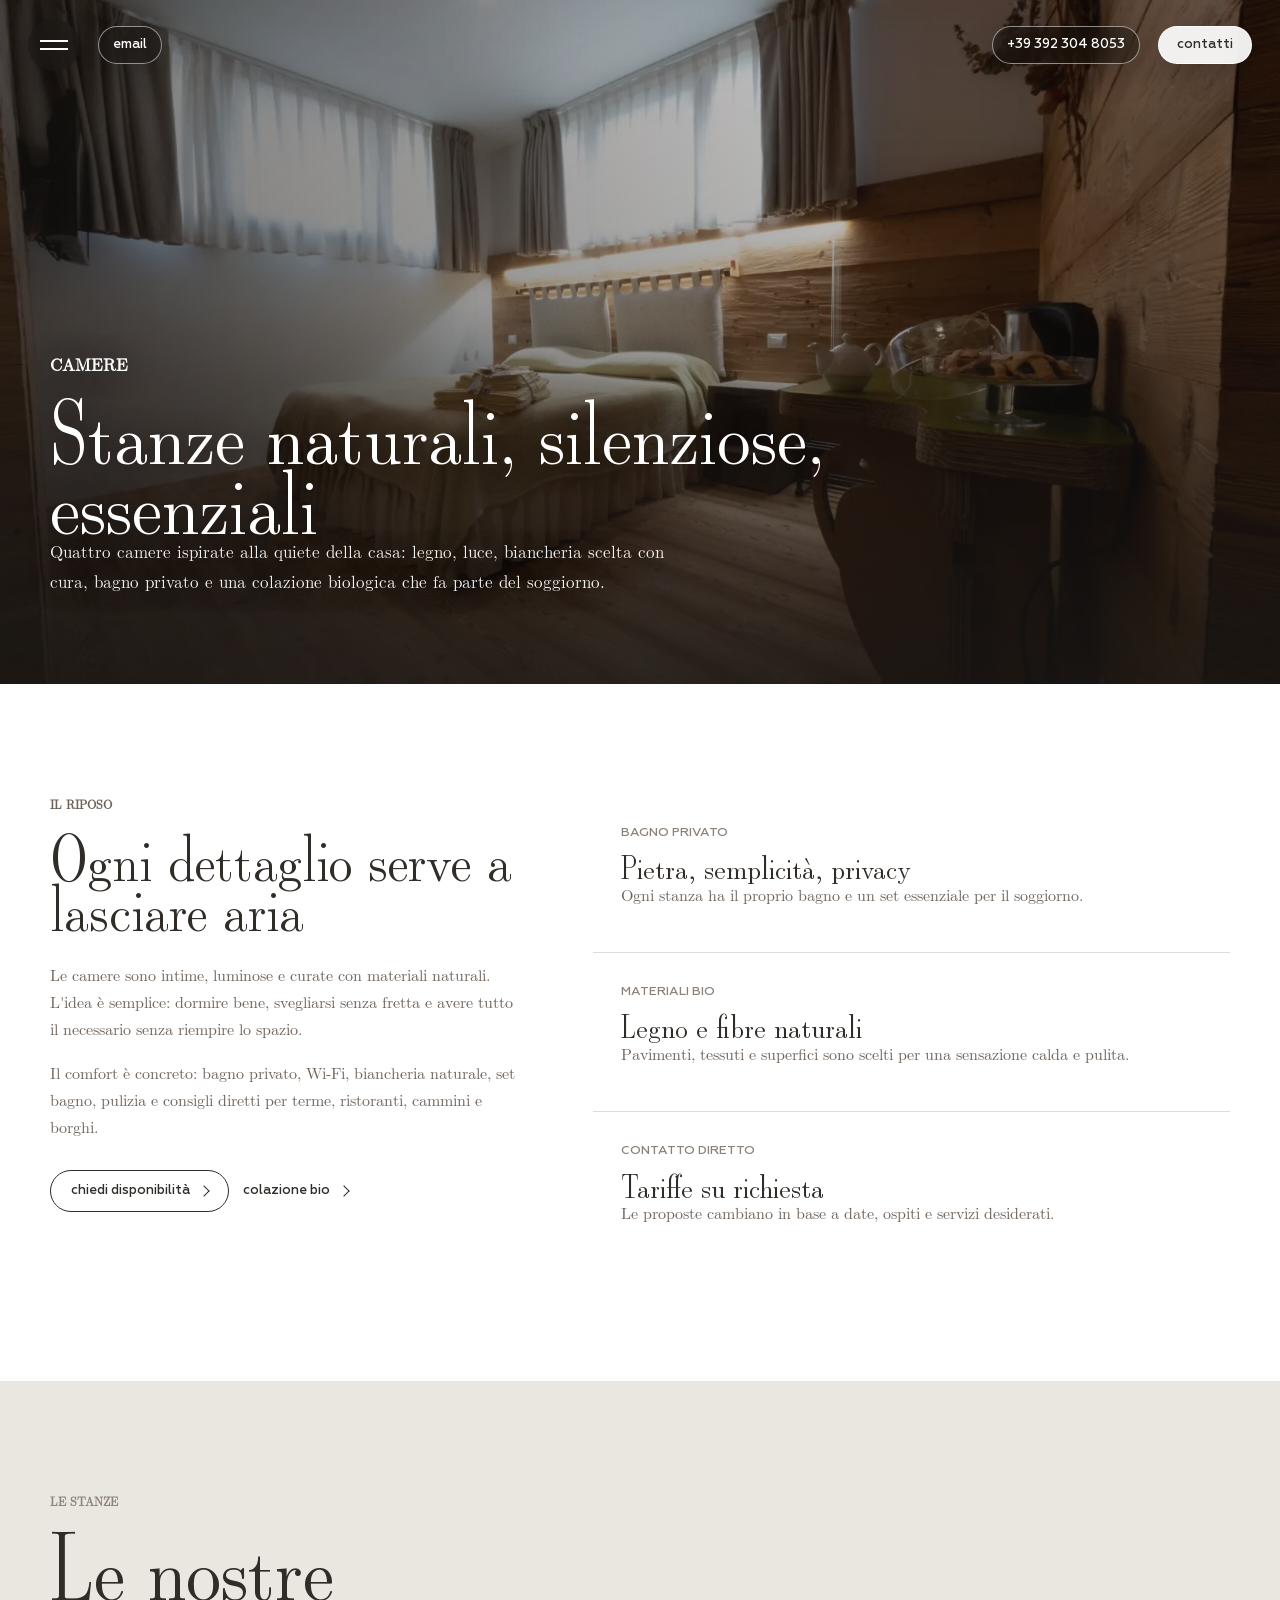
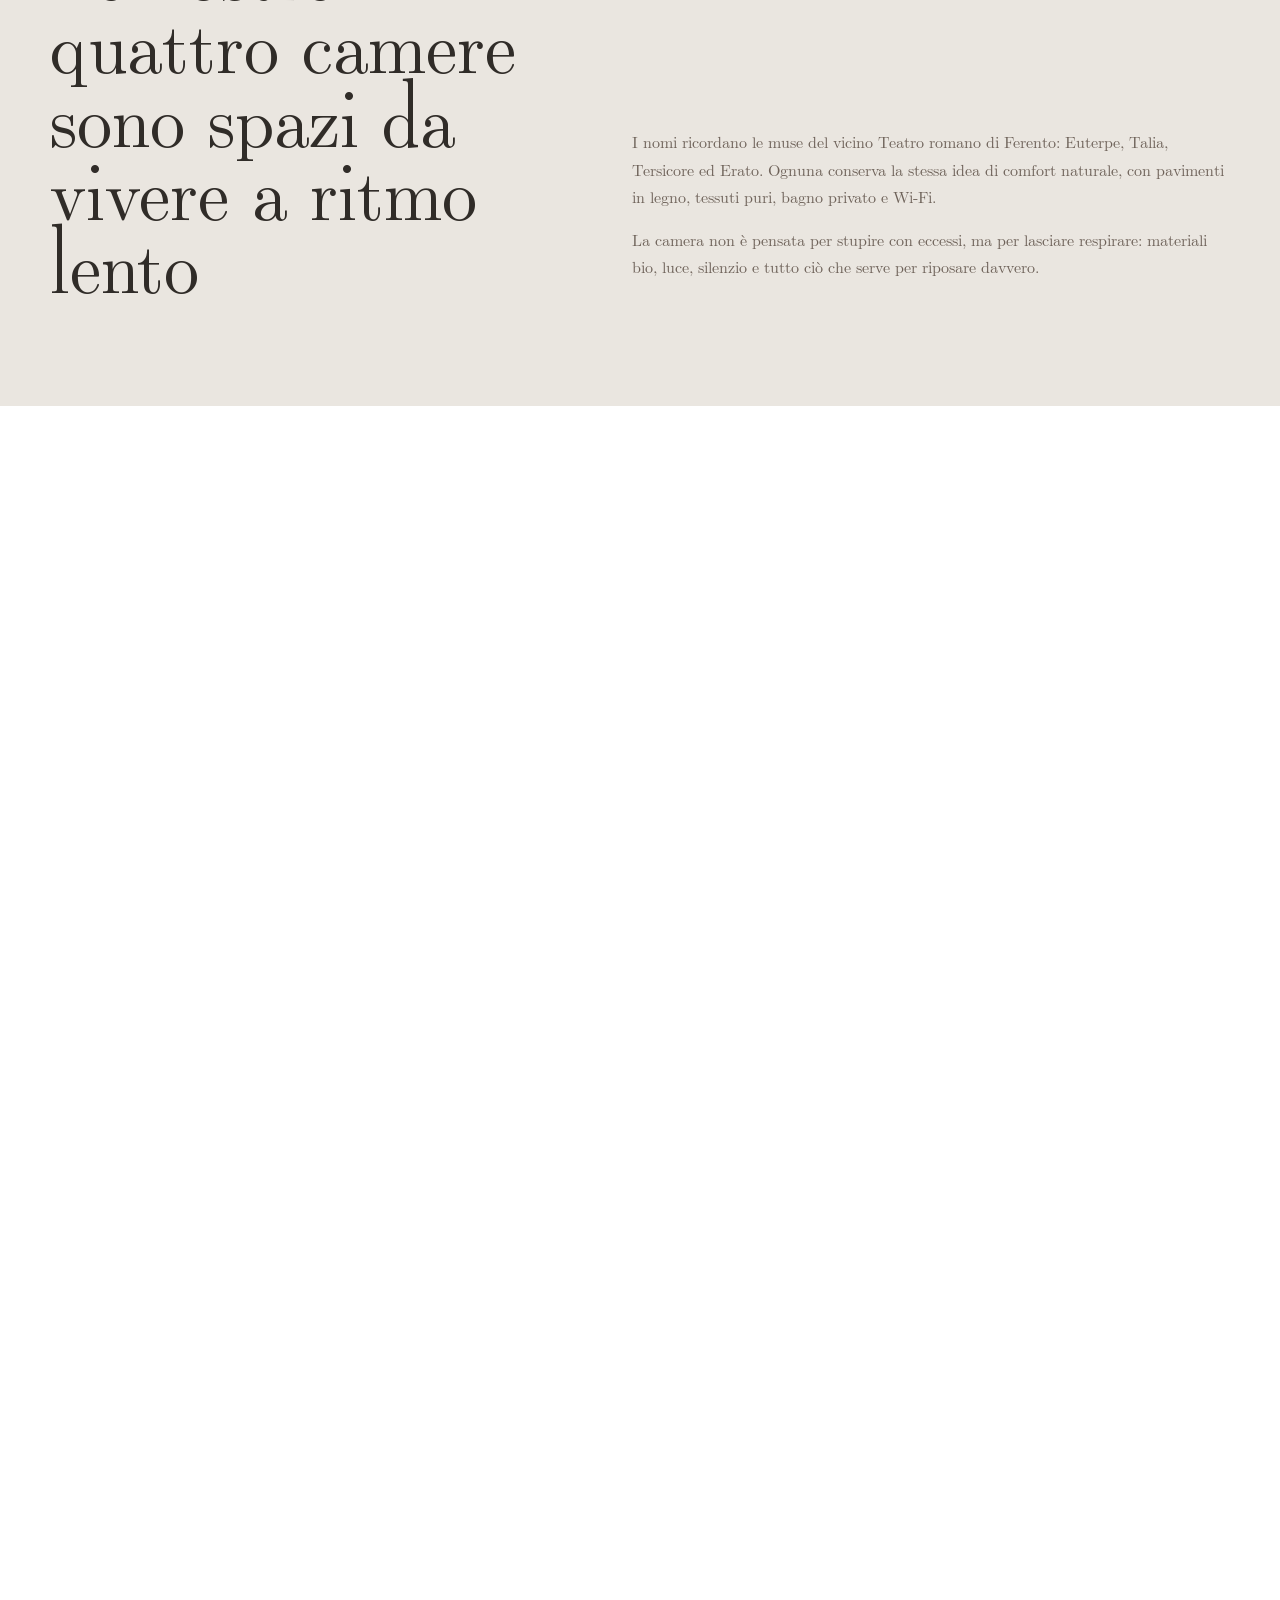
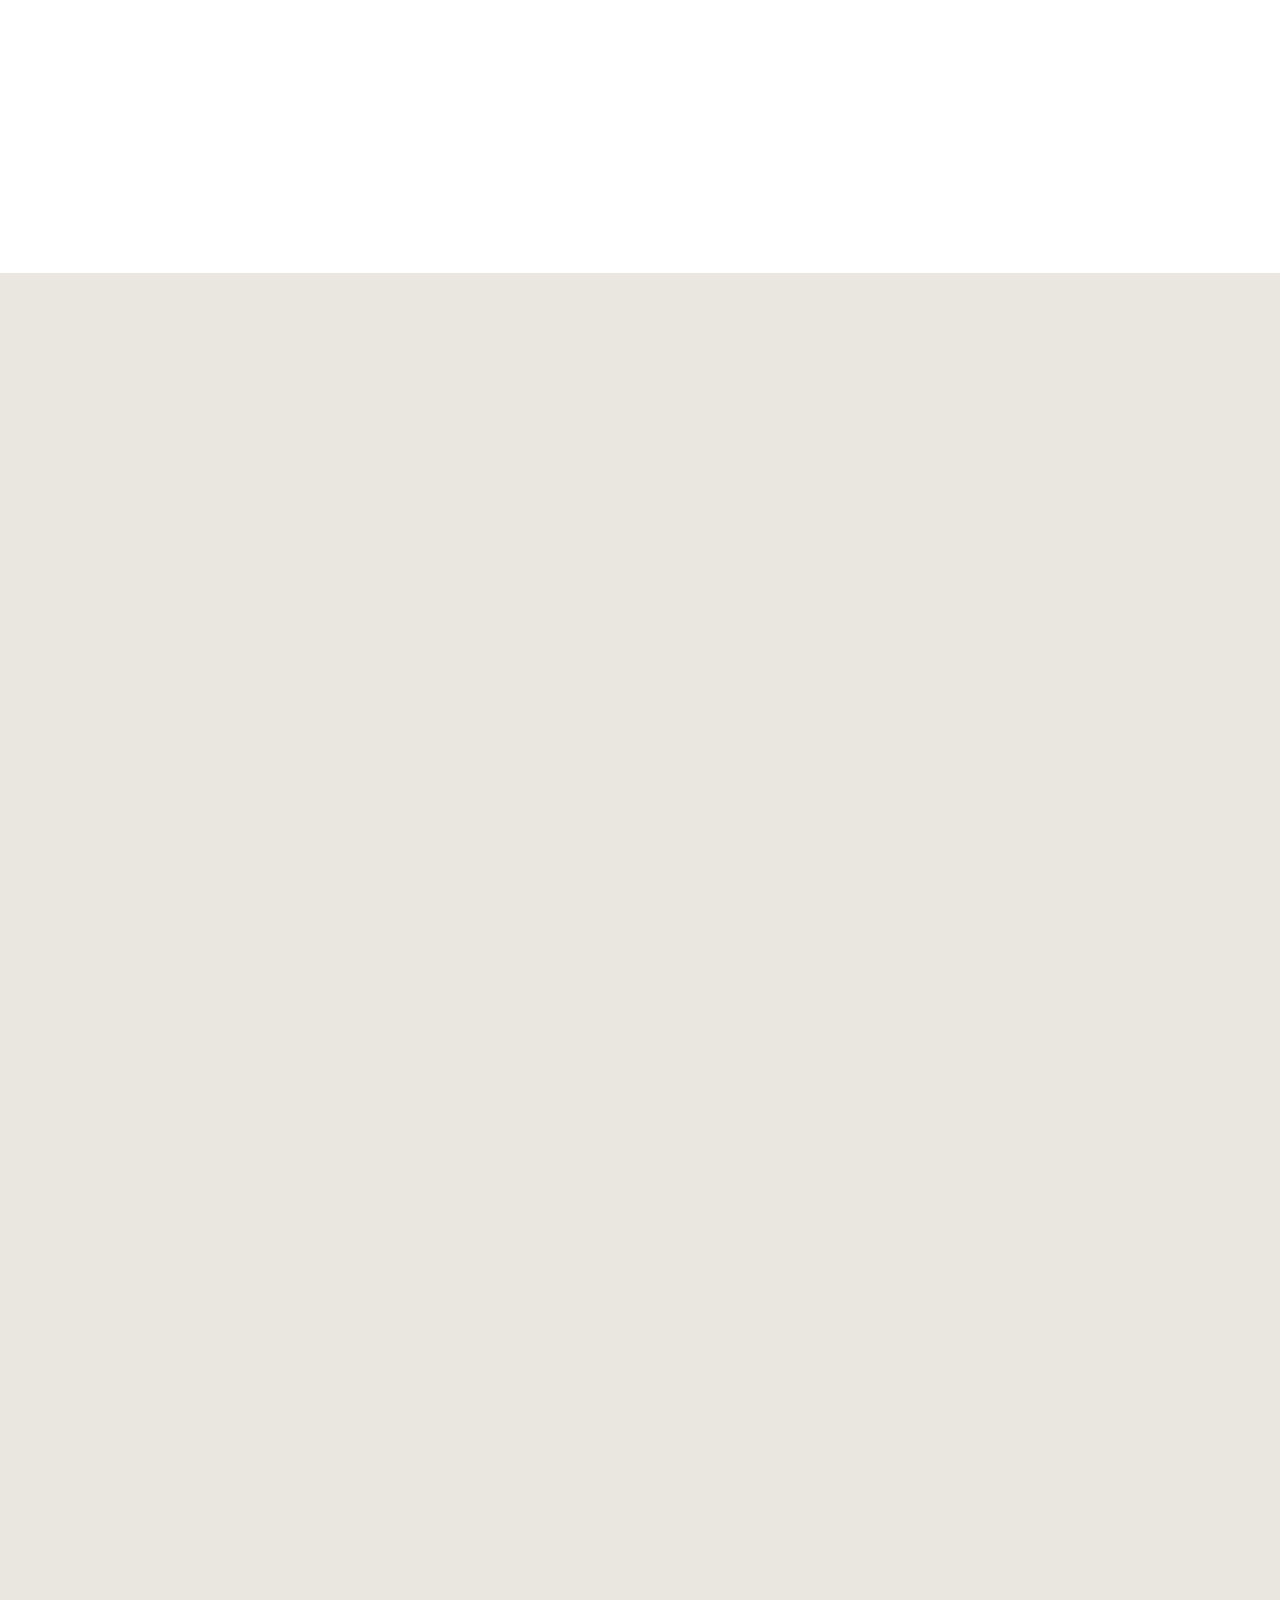
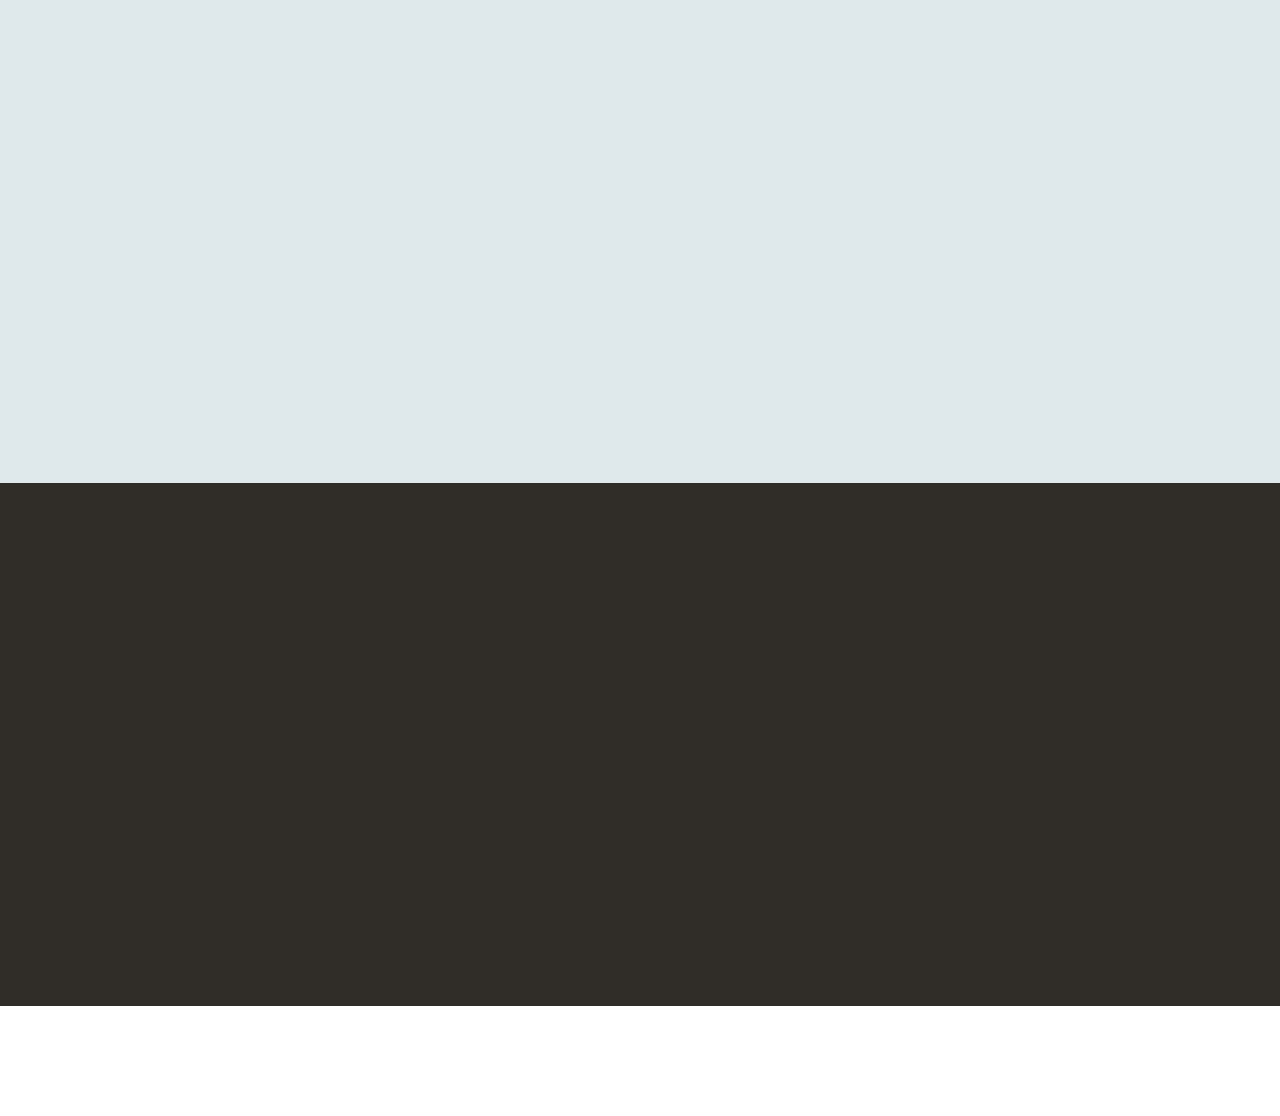
==== commit 291505bc: "Mantieni header booking bianco" ====
--- a/camere.html
+++ b/camere.html
@@ -26,7 +26,7 @@
     <meta name="twitter:image:alt" content="Camera naturale in legno al Bio&amp;B Italyke">
     <link rel="preload" href="assets/img/optimized/camere-4.webp" as="image" fetchpriority="high">
     <link rel="icon" href="assets/img/logo.png" type="image/png">
-    <link rel="stylesheet" href="assets/css/styles.css?v=20260421-ux2">
+    <link rel="stylesheet" href="assets/css/styles.css?v=20260421-booking-white">
     <script type="application/ld+json">
 {
   "@context": "https://schema.org",
@@ -148,7 +148,7 @@
   ]
 }
     </script>
-    <script src="assets/js/main.js?v=20260421-ux2" defer></script>
+    <script src="assets/js/main.js?v=20260421-booking-white" defer></script>
   </head>
   <body>
     <a class="skip-link" href="#main">Salta al contenuto</a>
--- a/assets/css/styles.css
+++ b/assets/css/styles.css
@@ -1531,16 +1531,39 @@
 }
 
 .booking-page:not(.nav-open) .site-header {
-  background: rgba(255, 255, 255, 0.96);
-  color: var(--earth);
-  box-shadow: 0 1px 0 var(--line);
-  backdrop-filter: blur(18px);
+  background: transparent;
+  color: var(--white);
+  box-shadow: none;
+  backdrop-filter: none;
 }
 
 .booking-page:not(.nav-open) .menu-toggle {
-  background: rgba(48, 44, 40, 0.76);
-  color: var(--white);
-  box-shadow: 0 12px 34px rgba(48, 44, 40, 0.18);
+  background: rgba(48, 44, 40, 0.82);
+  color: var(--white);
+  box-shadow: 0 12px 34px rgba(48, 44, 40, 0.22);
+  backdrop-filter: blur(14px);
+}
+
+.booking-page:not(.nav-open) .header-link {
+  min-height: 38px;
+  display: inline-flex;
+  align-items: center;
+  padding: 0 14px;
+  border: 1px solid rgba(255, 255, 255, 0.52);
+  border-radius: 999px;
+  background: rgba(48, 44, 40, 0.72);
+  color: var(--white);
+  box-shadow: 0 10px 32px rgba(48, 44, 40, 0.18);
+  text-shadow: 0 2px 18px rgba(0, 0, 0, 0.45);
+  backdrop-filter: blur(14px);
+}
+
+.booking-page:not(.nav-open) .header-pill {
+  border-color: rgba(255, 255, 255, 0.92);
+  background: rgba(255, 255, 255, 0.92);
+  color: var(--ink);
+  box-shadow: 0 10px 32px rgba(48, 44, 40, 0.18);
+  backdrop-filter: blur(14px);
 }
 
 .booking-section {
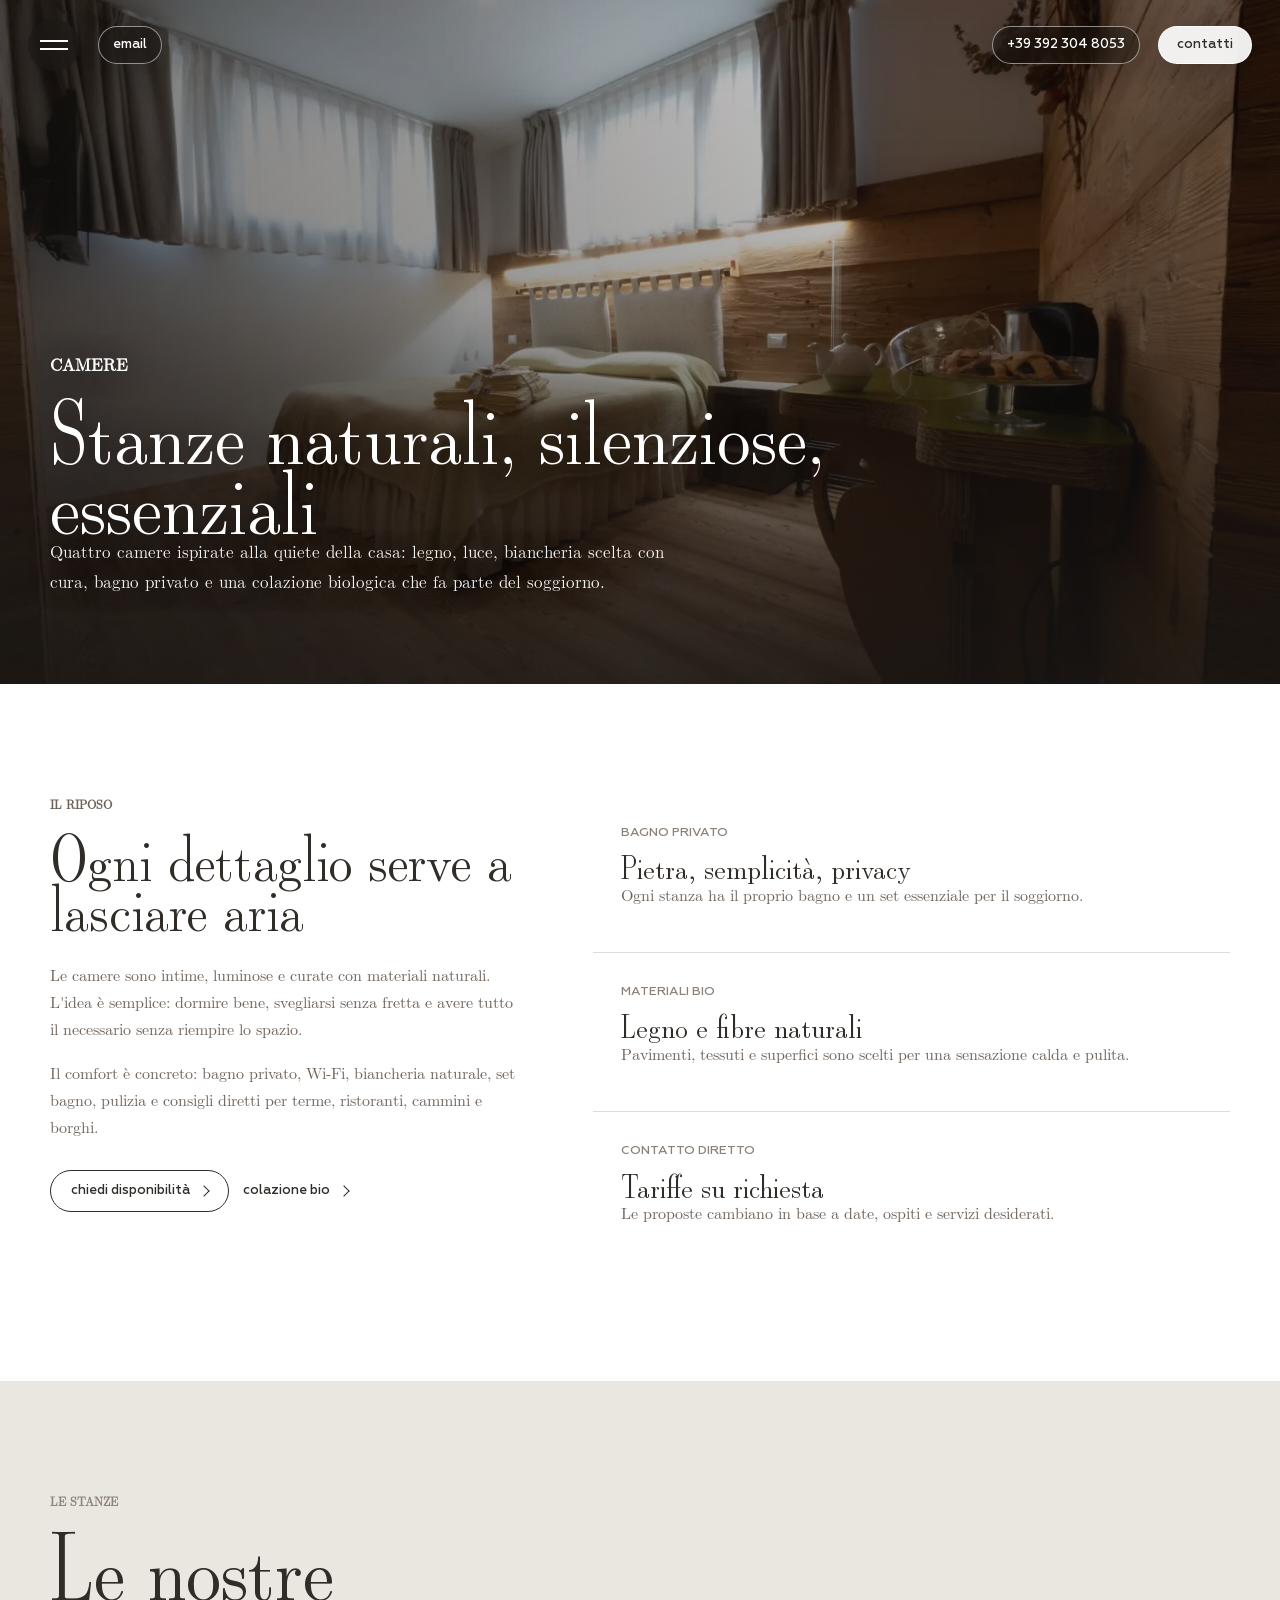
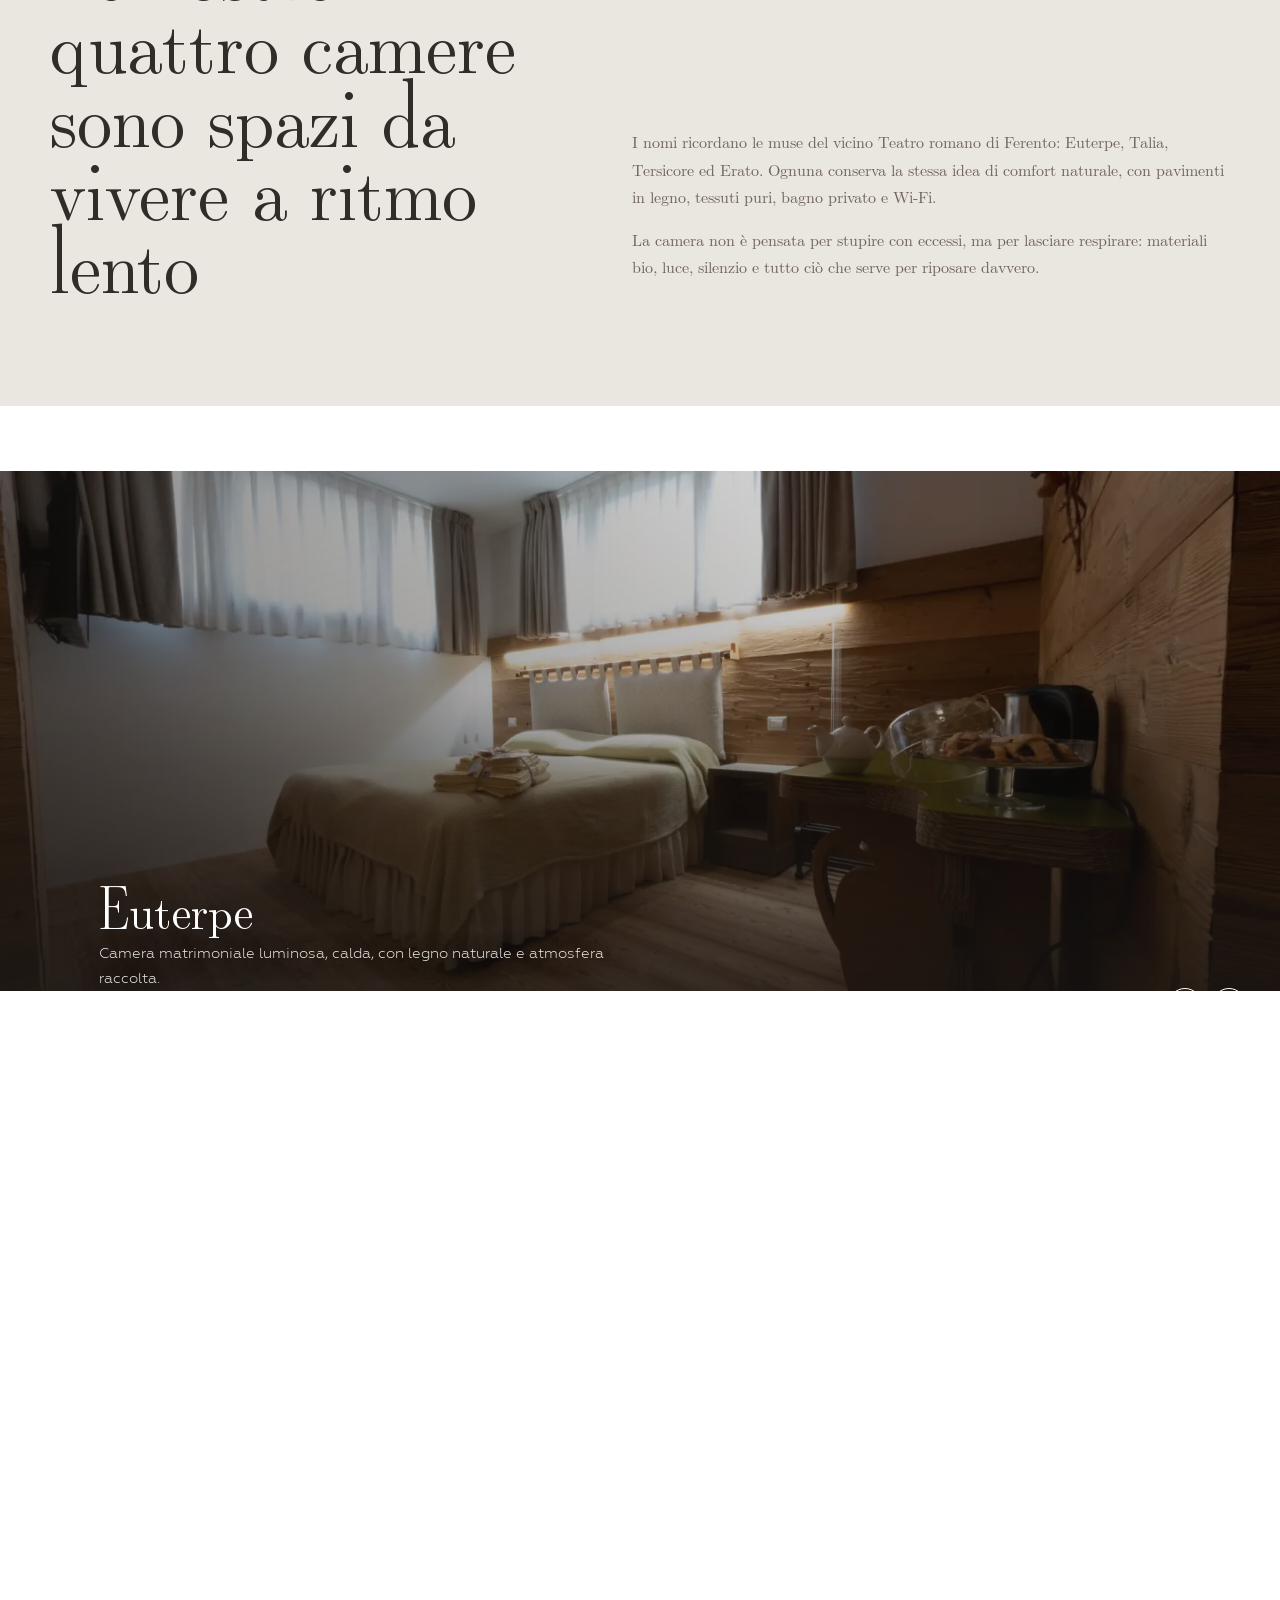
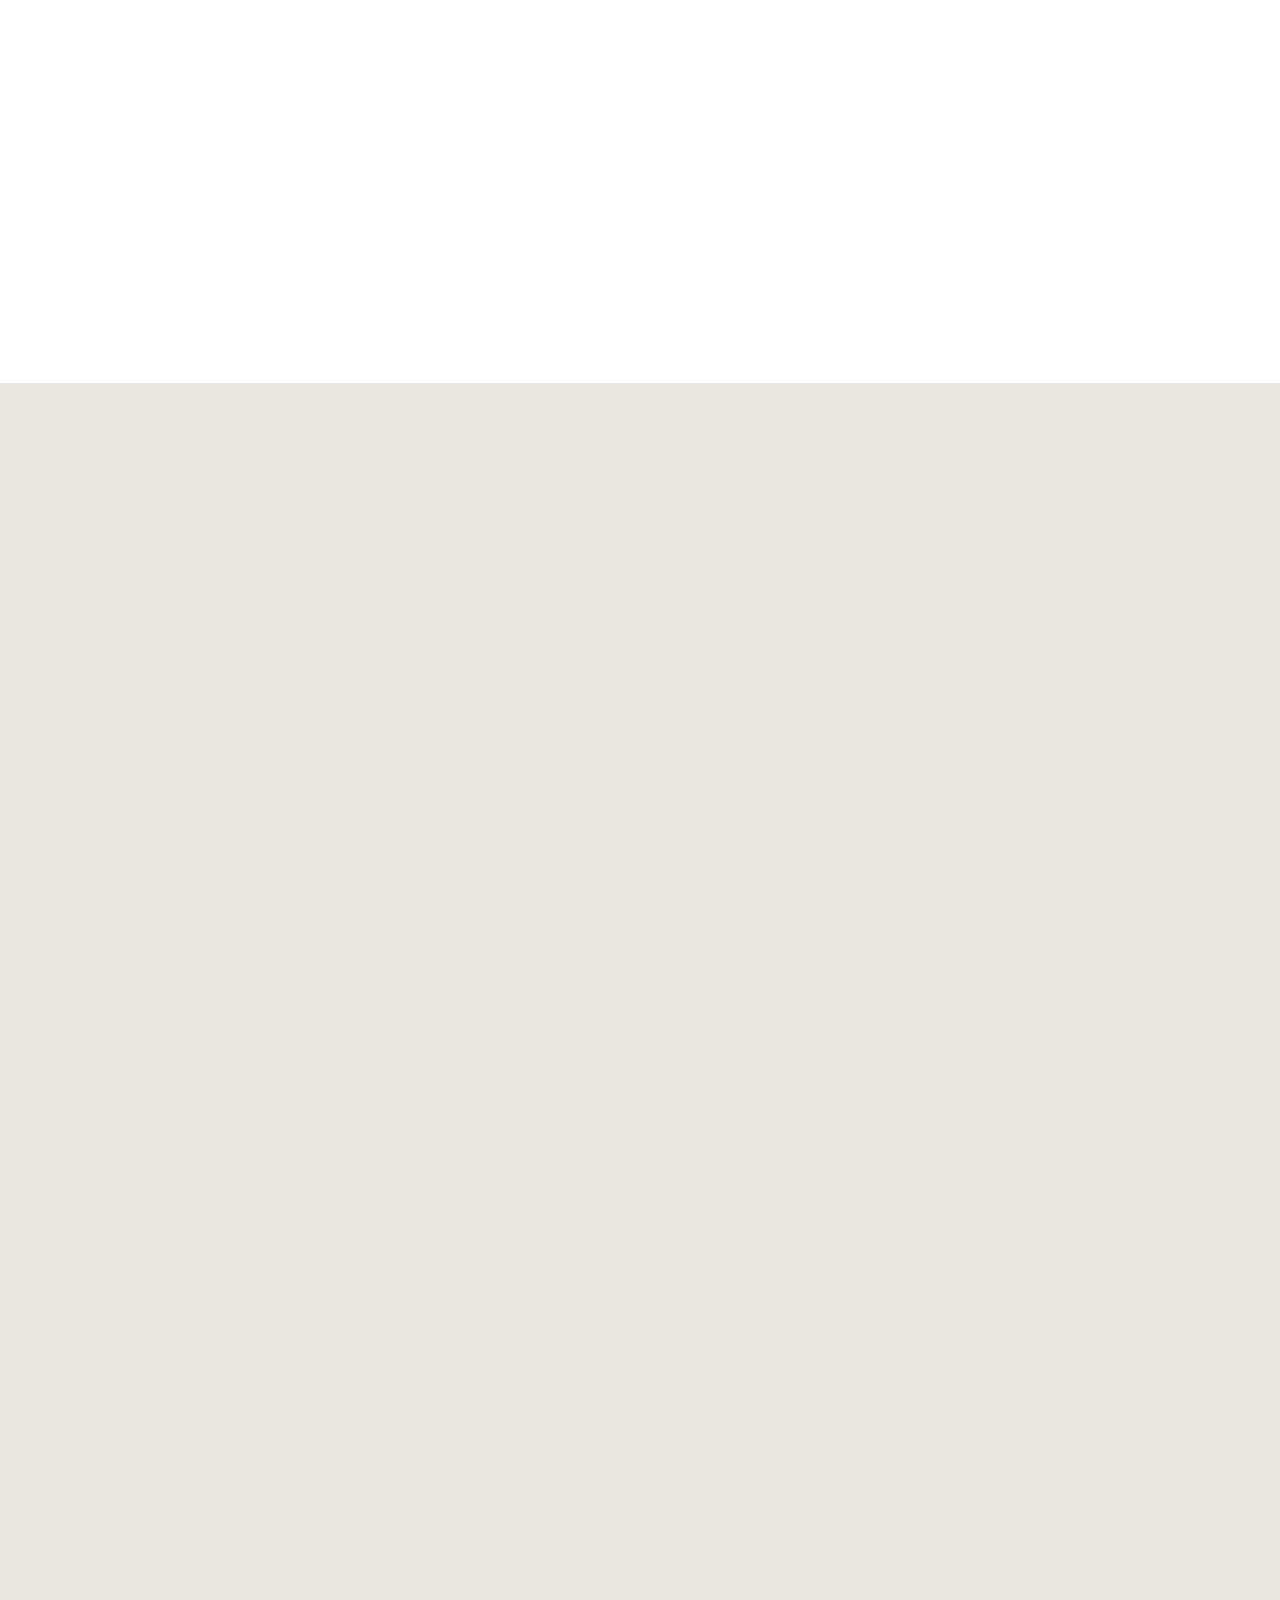
==== commit 3181cdfa: "Rifinisci booking e gallerie mobile" ====
--- a/camere.html
+++ b/camere.html
@@ -26,7 +26,7 @@
     <meta name="twitter:image:alt" content="Camera naturale in legno al Bio&amp;B Italyke">
     <link rel="preload" href="assets/img/optimized/camere-4.webp" as="image" fetchpriority="high">
     <link rel="icon" href="assets/img/logo.png" type="image/png">
-    <link rel="stylesheet" href="assets/css/styles.css?v=20260421-booking-white">
+    <link rel="stylesheet" href="assets/css/styles.css?v=20260421-booking-gallery">
     <script type="application/ld+json">
 {
   "@context": "https://schema.org",
@@ -148,7 +148,7 @@
   ]
 }
     </script>
-    <script src="assets/js/main.js?v=20260421-booking-white" defer></script>
+    <script src="assets/js/main.js?v=20260421-booking-gallery" defer></script>
   </head>
   <body>
     <a class="skip-link" href="#main">Salta al contenuto</a>
--- a/assets/css/styles.css
+++ b/assets/css/styles.css
@@ -1531,39 +1531,38 @@
 }
 
 .booking-page:not(.nav-open) .site-header {
+  background: rgba(48, 44, 40, 0.94);
+  color: var(--white);
+  box-shadow: 0 1px 0 rgba(255, 255, 255, 0.12);
+  backdrop-filter: blur(18px);
+}
+
+.booking-page:not(.nav-open) .menu-toggle {
   background: transparent;
   color: var(--white);
   box-shadow: none;
   backdrop-filter: none;
-}
-
-.booking-page:not(.nav-open) .menu-toggle {
-  background: rgba(48, 44, 40, 0.82);
-  color: var(--white);
-  box-shadow: 0 12px 34px rgba(48, 44, 40, 0.22);
-  backdrop-filter: blur(14px);
 }
 
 .booking-page:not(.nav-open) .header-link {
   min-height: 38px;
   display: inline-flex;
   align-items: center;
-  padding: 0 14px;
-  border: 1px solid rgba(255, 255, 255, 0.52);
-  border-radius: 999px;
-  background: rgba(48, 44, 40, 0.72);
-  color: var(--white);
-  box-shadow: 0 10px 32px rgba(48, 44, 40, 0.18);
-  text-shadow: 0 2px 18px rgba(0, 0, 0, 0.45);
-  backdrop-filter: blur(14px);
+  padding: 0;
+  border: 0;
+  background: transparent;
+  color: var(--white);
+  box-shadow: none;
+  text-shadow: none;
+  backdrop-filter: none;
 }
 
 .booking-page:not(.nav-open) .header-pill {
-  border-color: rgba(255, 255, 255, 0.92);
-  background: rgba(255, 255, 255, 0.92);
-  color: var(--ink);
-  box-shadow: 0 10px 32px rgba(48, 44, 40, 0.18);
-  backdrop-filter: blur(14px);
+  border-color: rgba(255, 255, 255, 0.7);
+  background: transparent;
+  color: var(--white);
+  box-shadow: none;
+  backdrop-filter: none;
 }
 
 .booking-section {
@@ -2066,20 +2065,20 @@
   }
 
   .gallery-band {
-    display: flex;
-    gap: 12px;
-    margin-inline: -14px;
-    padding: 0 14px 8px;
-    overflow-x: auto;
-    scroll-padding-inline: 14px;
-    scroll-snap-type: x mandatory;
+    display: grid;
+    grid-template-columns: 1fr;
+    gap: 14px;
+    margin-inline: 0;
+    padding: 0;
+    overflow: visible;
+    scroll-snap-type: none;
   }
 
   .gallery-band img,
   .gallery-band img:nth-child(2) {
-    flex: 0 0 78vw;
-    height: 340px;
-    scroll-snap-align: center;
+    width: 100%;
+    height: 300px;
+    scroll-snap-align: none;
   }
 
   .media-slider {
@@ -2191,19 +2190,18 @@
   }
 
   .experience-card {
-    grid-template-rows: 270px auto;
-    flex: 0 0 min(82vw, 360px);
-    scroll-snap-align: center;
+    grid-template-rows: 280px auto;
+    scroll-snap-align: none;
   }
 
   .experience-grid {
-    display: flex;
-    gap: 14px;
-    margin-inline: -14px;
-    padding: 0 14px 8px;
-    overflow-x: auto;
-    scroll-padding-inline: 14px;
-    scroll-snap-type: x mandatory;
+    display: grid;
+    grid-template-columns: 1fr;
+    gap: 18px;
+    margin-inline: 0;
+    padding: 0;
+    overflow: visible;
+    scroll-snap-type: none;
   }
 
   .instagram-head {
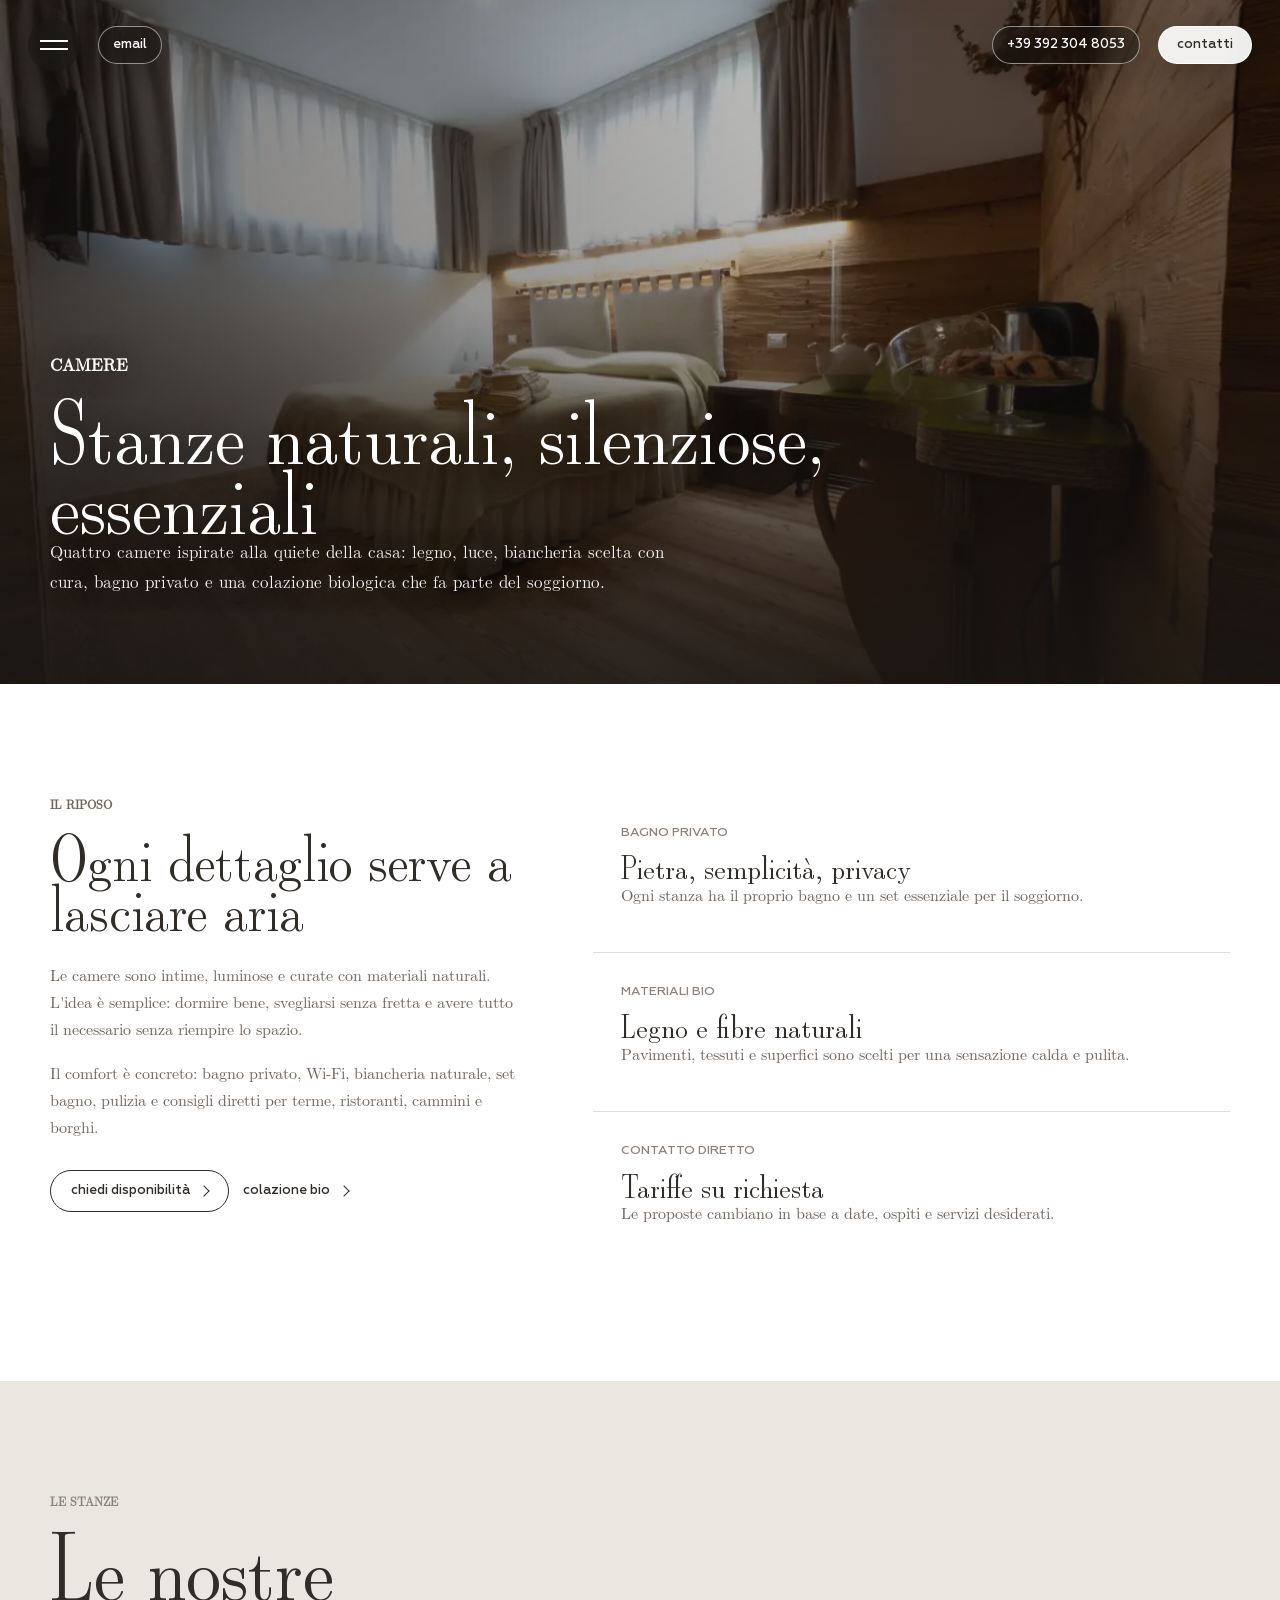
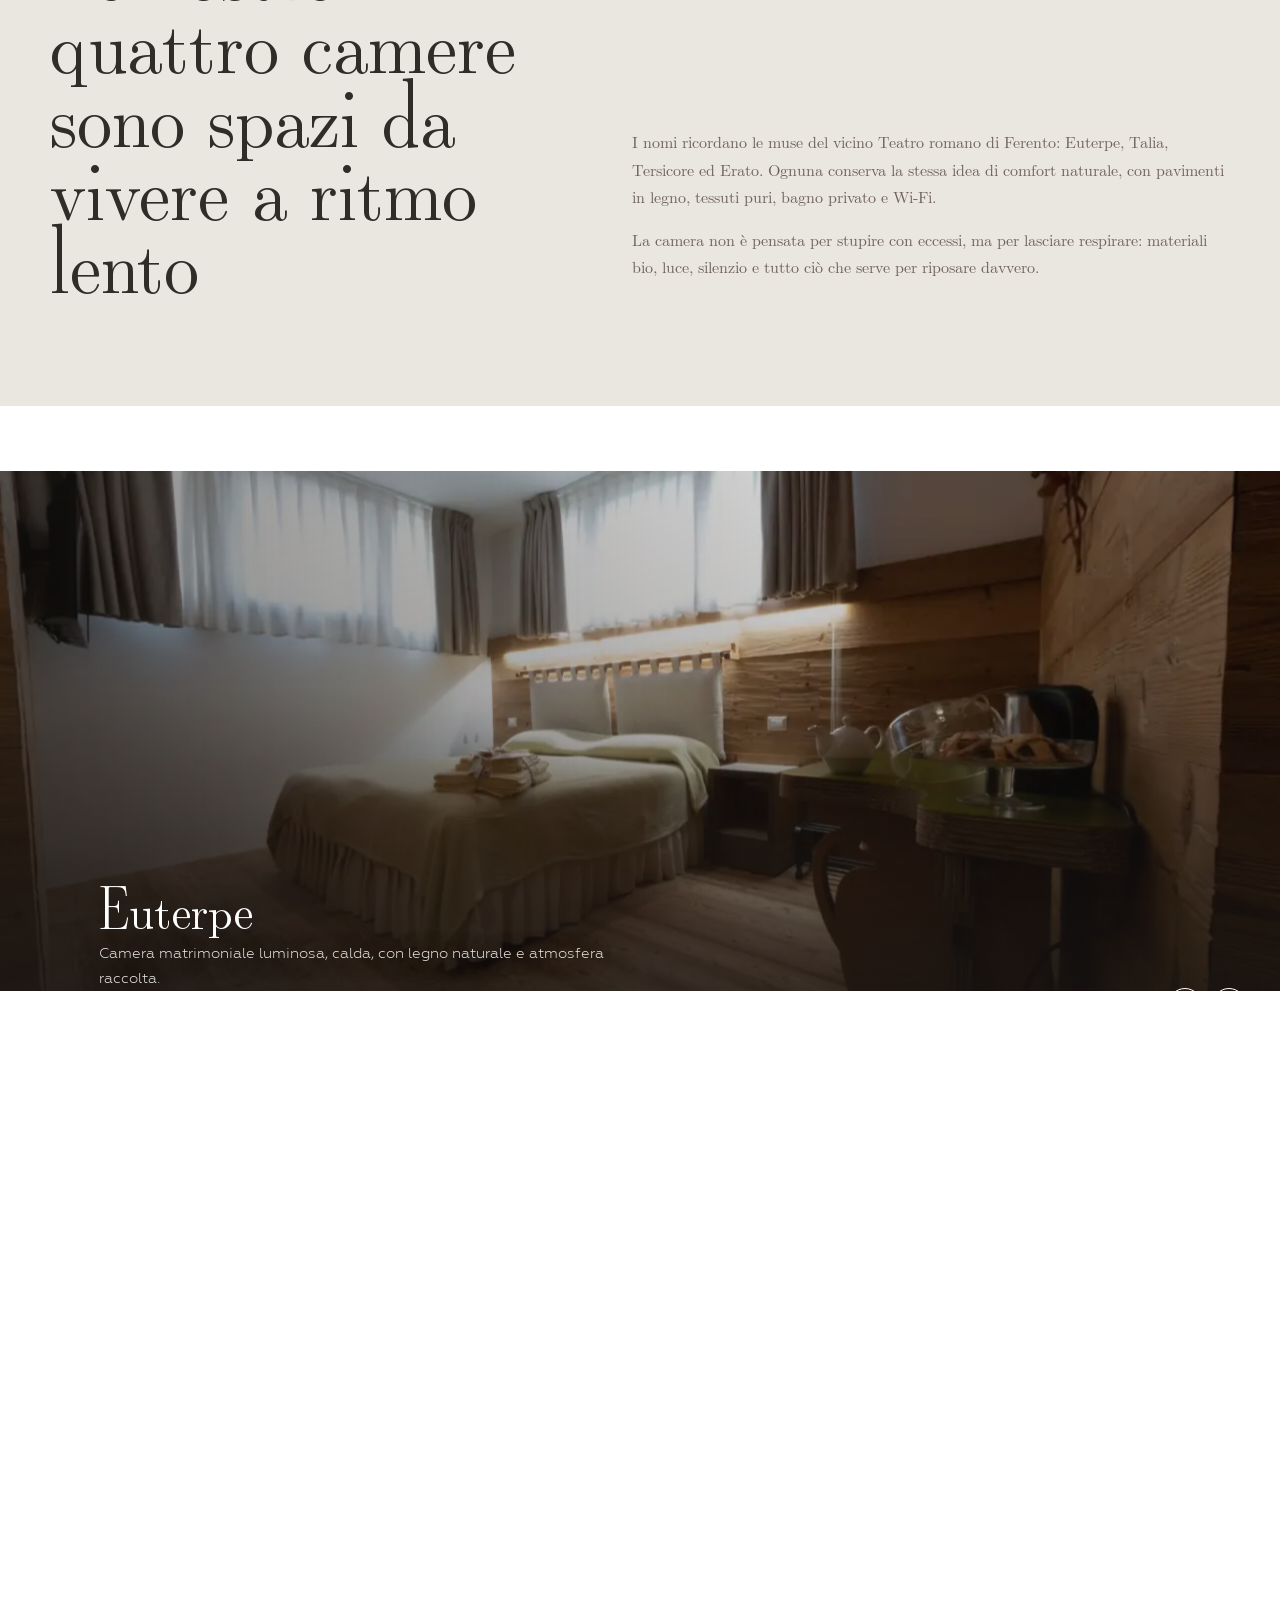
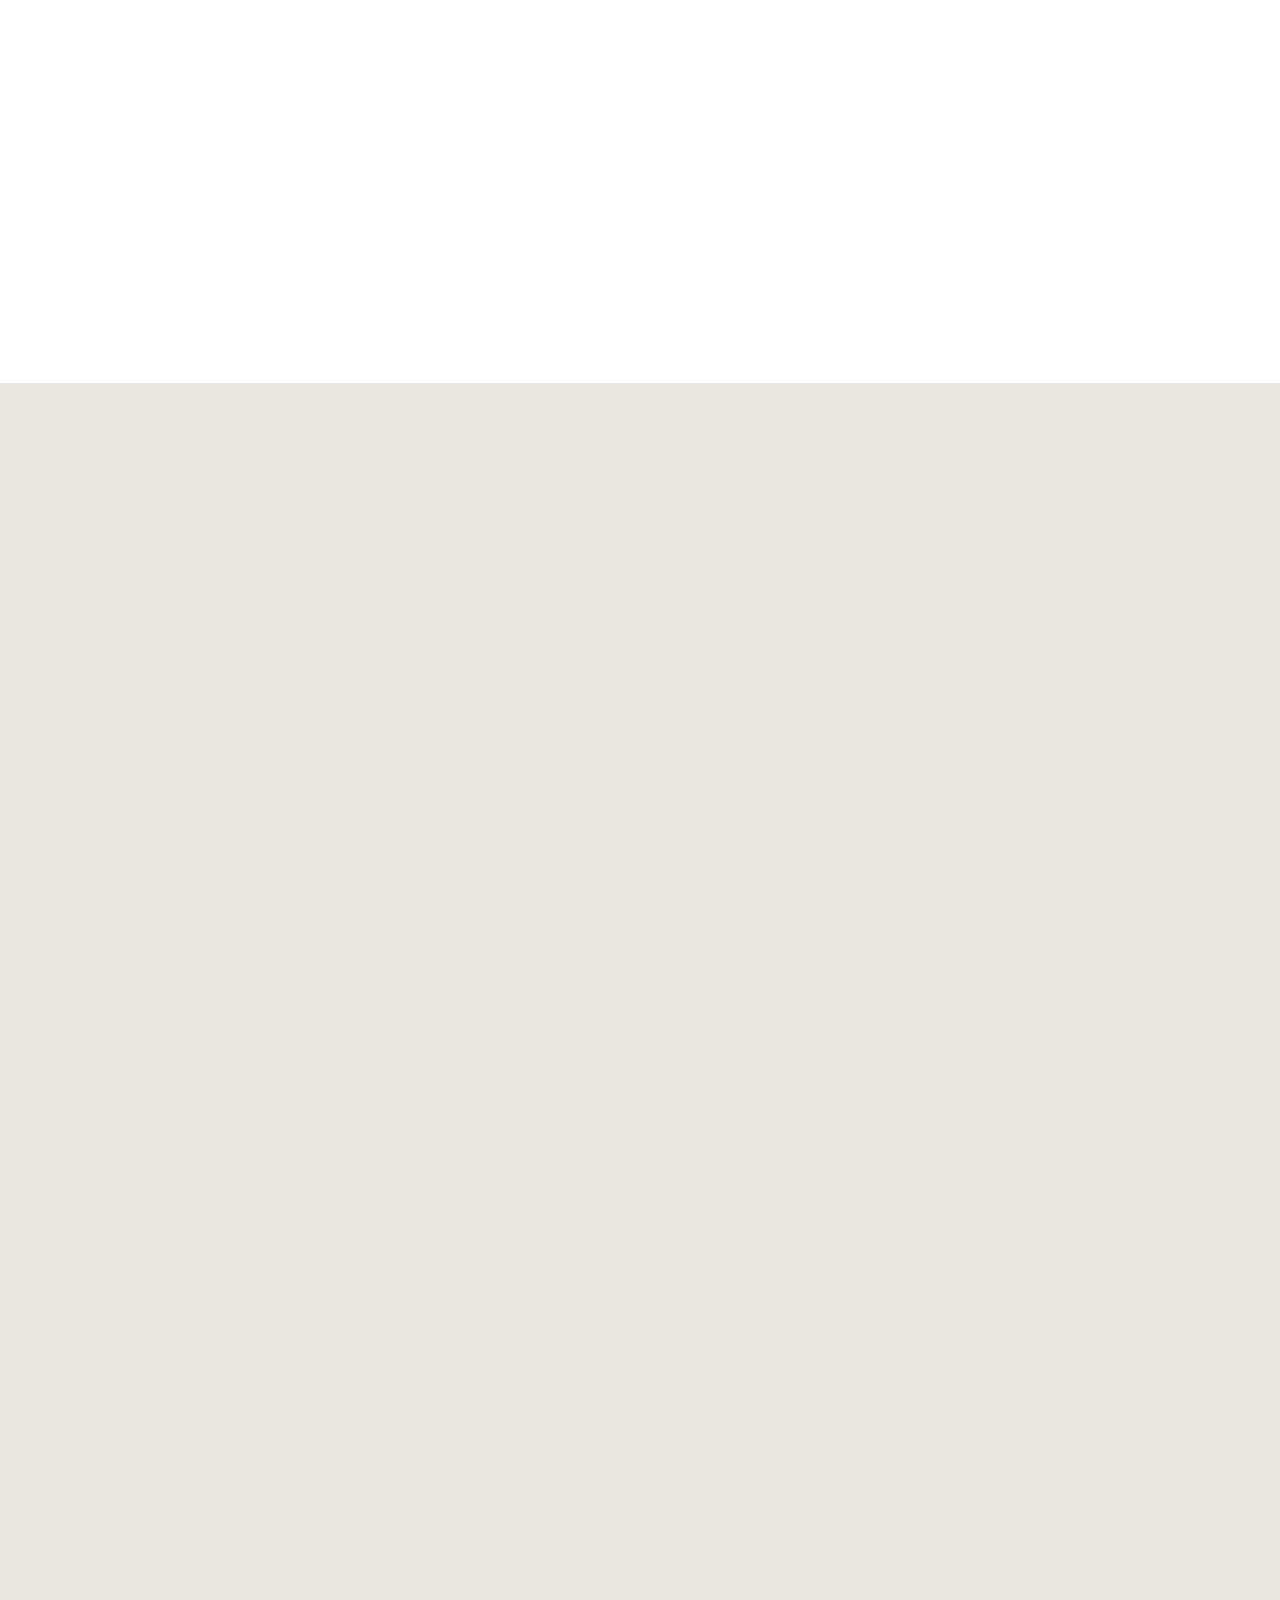
==== commit c580ac1d: "Ottimizza immagini responsive" ====
--- a/camere.html
+++ b/camere.html
@@ -24,9 +24,9 @@
     <meta name="twitter:description" content="Camere in legno naturale con bagno privato, colazione biologica e spazi condivisi: soggiorni di coppia o piccoli gruppi nella campagna di Viterbo.">
     <meta name="twitter:image" content="https://matteo0386.github.io/bio-b-italyke/assets/img/seo/og-bio-b-italyke.jpg">
     <meta name="twitter:image:alt" content="Camera naturale in legno al Bio&amp;B Italyke">
-    <link rel="preload" href="assets/img/optimized/camere-4.webp" as="image" fetchpriority="high">
+    <link rel="preload" href="assets/img/optimized/camere-4.webp" as="image" fetchpriority="high" imagesrcset="assets/img/optimized/camere-4-720.webp 720w, assets/img/optimized/camere-4-1100.webp 1100w, assets/img/optimized/camere-4.webp 1400w" imagesizes="100vw">
     <link rel="icon" href="assets/img/logo.png" type="image/png">
-    <link rel="stylesheet" href="assets/css/styles.css?v=20260421-booking-gallery">
+    <link rel="stylesheet" href="assets/css/styles.css?v=20260421-img-srcset">
     <script type="application/ld+json">
 {
   "@context": "https://schema.org",
@@ -148,7 +148,7 @@
   ]
 }
     </script>
-    <script src="assets/js/main.js?v=20260421-booking-gallery" defer></script>
+    <script src="assets/js/main.js?v=20260421-img-srcset" defer></script>
   </head>
   <body>
     <a class="skip-link" href="#main">Salta al contenuto</a>
@@ -187,7 +187,7 @@
 
     <main id="main">
       <section class="page-hero">
-        <img class="page-hero__image" src="assets/img/optimized/camere-4.webp" alt="Camera matrimoniale in legno naturale del Bio&amp;B Italyke" decoding="async" loading="eager" fetchpriority="high">
+        <img class="page-hero__image" src="assets/img/optimized/camere-4.webp" alt="Camera matrimoniale in legno naturale del Bio&amp;B Italyke" decoding="async" loading="eager" fetchpriority="high" srcset="assets/img/optimized/camere-4-720.webp 720w, assets/img/optimized/camere-4-1100.webp 1100w, assets/img/optimized/camere-4.webp 1400w" sizes="100vw">
         <div class="container page-hero__content">
           <p class="eyebrow">Camere</p>
           <h1>Stanze naturali, silenziose, essenziali</h1>
@@ -231,19 +231,19 @@
       <section class="section section--slider" id="gallery-camere" aria-label="Gallery camere">
         <div class="media-slider reveal" data-slider data-interval="5600">
           <figure class="media-slide is-active" data-slide>
-            <img src="assets/img/optimized/camere-4.webp" alt="Letto matrimoniale con dettagli naturali" data-parallax="0.22" decoding="async" loading="lazy">
+            <img src="assets/img/optimized/camere-4.webp" alt="Letto matrimoniale con dettagli naturali" data-parallax="0.22" decoding="async" loading="lazy" srcset="assets/img/optimized/camere-4-720.webp 720w, assets/img/optimized/camere-4-1100.webp 1100w, assets/img/optimized/camere-4.webp 1400w" sizes="100vw">
             <figcaption><strong>Euterpe</strong>Camera matrimoniale luminosa, calda, con legno naturale e atmosfera raccolta.</figcaption>
           </figure>
           <figure class="media-slide" data-slide>
-            <img src="assets/img/optimized/camere-5.webp" alt="Camera con letto matrimoniale e pavimento in legno" data-parallax="0.22" decoding="async" loading="lazy">
+            <img src="assets/img/optimized/camere-5.webp" alt="Camera con letto matrimoniale e pavimento in legno" data-parallax="0.22" decoding="async" loading="lazy" srcset="assets/img/optimized/camere-5-720.webp 720w, assets/img/optimized/camere-5-1100.webp 1100w, assets/img/optimized/camere-5.webp 1400w" sizes="100vw">
             <figcaption><strong>Talia</strong>Una stanza chiara, essenziale, pensata per riposo e semplicità.</figcaption>
           </figure>
           <figure class="media-slide" data-slide>
-            <img src="assets/img/optimized/camere-6.webp" alt="Camera con pareti in legno e letto matrimoniale" data-parallax="0.22" decoding="async" loading="lazy">
+            <img src="assets/img/optimized/camere-6.webp" alt="Camera con pareti in legno e letto matrimoniale" data-parallax="0.22" decoding="async" loading="lazy" srcset="assets/img/optimized/camere-6-720.webp 720w, assets/img/optimized/camere-6-1100.webp 1100w, assets/img/optimized/camere-6.webp 1400w" sizes="100vw">
             <figcaption><strong>Tersicore</strong>Spazio intimo, materiali bio e comfort discreto per soggiorni lenti.</figcaption>
           </figure>
           <figure class="media-slide" data-slide>
-            <img src="assets/img/optimized/camere-7.webp" alt="Tessuti naturali e luce in camera" data-parallax="0.22" decoding="async" loading="lazy">
+            <img src="assets/img/optimized/camere-7.webp" alt="Tessuti naturali e luce in camera" data-parallax="0.22" decoding="async" loading="lazy" srcset="assets/img/optimized/camere-7-720.webp 720w, assets/img/optimized/camere-7-1100.webp 1100w, assets/img/optimized/camere-7.webp 1400w" sizes="100vw">
             <figcaption><strong>Erato</strong>Dettagli morbidi, tessuti naturali e una sensazione pulita, senza rumore.</figcaption>
           </figure>
           <div class="slider-dots" data-slider-dots aria-label="Seleziona immagine camere"></div>
@@ -281,7 +281,7 @@
           </div>
           <div class="room-suite-grid reveal">
             <article class="room-suite">
-              <div class="room-suite__media"><img src="assets/img/optimized/camere-4.webp" alt="Camera Euterpe con letto matrimoniale" decoding="async" loading="lazy"></div>
+              <div class="room-suite__media"><img src="assets/img/optimized/camere-4.webp" alt="Camera Euterpe con letto matrimoniale" decoding="async" loading="lazy" srcset="assets/img/optimized/camere-4-720.webp 720w, assets/img/optimized/camere-4-1100.webp 1100w, assets/img/optimized/camere-4.webp 1400w" sizes="(max-width: 760px) calc(100vw - 28px), 50vw"></div>
               <div class="room-suite__content">
                 <span class="room-suite__meta">camera matrimoniale</span>
                 <h3>Euterpe</h3>
@@ -290,7 +290,7 @@
               </div>
             </article>
             <article class="room-suite">
-              <div class="room-suite__media"><img src="assets/img/optimized/camere-5.webp" alt="Camera Talia luminosa con pavimento in legno" decoding="async" loading="lazy"></div>
+              <div class="room-suite__media"><img src="assets/img/optimized/camere-5.webp" alt="Camera Talia luminosa con pavimento in legno" decoding="async" loading="lazy" srcset="assets/img/optimized/camere-5-720.webp 720w, assets/img/optimized/camere-5-1100.webp 1100w, assets/img/optimized/camere-5.webp 1400w" sizes="(max-width: 760px) calc(100vw - 28px), 50vw"></div>
               <div class="room-suite__content">
                 <span class="room-suite__meta">camera luminosa</span>
                 <h3>Talia</h3>
@@ -299,7 +299,7 @@
               </div>
             </article>
             <article class="room-suite">
-              <div class="room-suite__media"><img src="assets/img/optimized/camere-6.webp" alt="Camera Tersicore con pareti in legno" decoding="async" loading="lazy"></div>
+              <div class="room-suite__media"><img src="assets/img/optimized/camere-6.webp" alt="Camera Tersicore con pareti in legno" decoding="async" loading="lazy" srcset="assets/img/optimized/camere-6-720.webp 720w, assets/img/optimized/camere-6-1100.webp 1100w, assets/img/optimized/camere-6.webp 1400w" sizes="(max-width: 760px) calc(100vw - 28px), 50vw"></div>
               <div class="room-suite__content">
                 <span class="room-suite__meta">camera raccolta</span>
                 <h3>Tersicore</h3>
@@ -308,7 +308,7 @@
               </div>
             </article>
             <article class="room-suite">
-              <div class="room-suite__media"><img src="assets/img/optimized/camere-8.webp" alt="Dettaglio tessile della camera Erato" decoding="async" loading="lazy"></div>
+              <div class="room-suite__media"><img src="assets/img/optimized/camere-8.webp" alt="Dettaglio tessile della camera Erato" decoding="async" loading="lazy" srcset="assets/img/optimized/camere-8-720.webp 720w, assets/img/optimized/camere-8-1100.webp 1100w, assets/img/optimized/camere-8.webp 1400w" sizes="(max-width: 760px) calc(100vw - 28px), 50vw"></div>
               <div class="room-suite__content">
                 <span class="room-suite__meta">dettagli naturali</span>
                 <h3>Erato</h3>
@@ -323,7 +323,7 @@
       <section class="section section--sky" id="colazione">
         <div class="container editorial">
           <div class="editorial__media reveal">
-            <img src="assets/img/optimized/homepage-2.webp" alt="Sala della colazione biologica" decoding="async" loading="lazy">
+            <img src="assets/img/optimized/homepage-2.webp" alt="Sala della colazione biologica" decoding="async" loading="lazy" srcset="assets/img/optimized/homepage-2-720.webp 720w, assets/img/optimized/homepage-2-1100.webp 1100w, assets/img/optimized/homepage-2.webp 1400w" sizes="(max-width: 760px) calc(100vw - 28px), 50vw">
           </div>
           <div class="editorial__text reveal">
             <p class="eyebrow">Colazione</p>
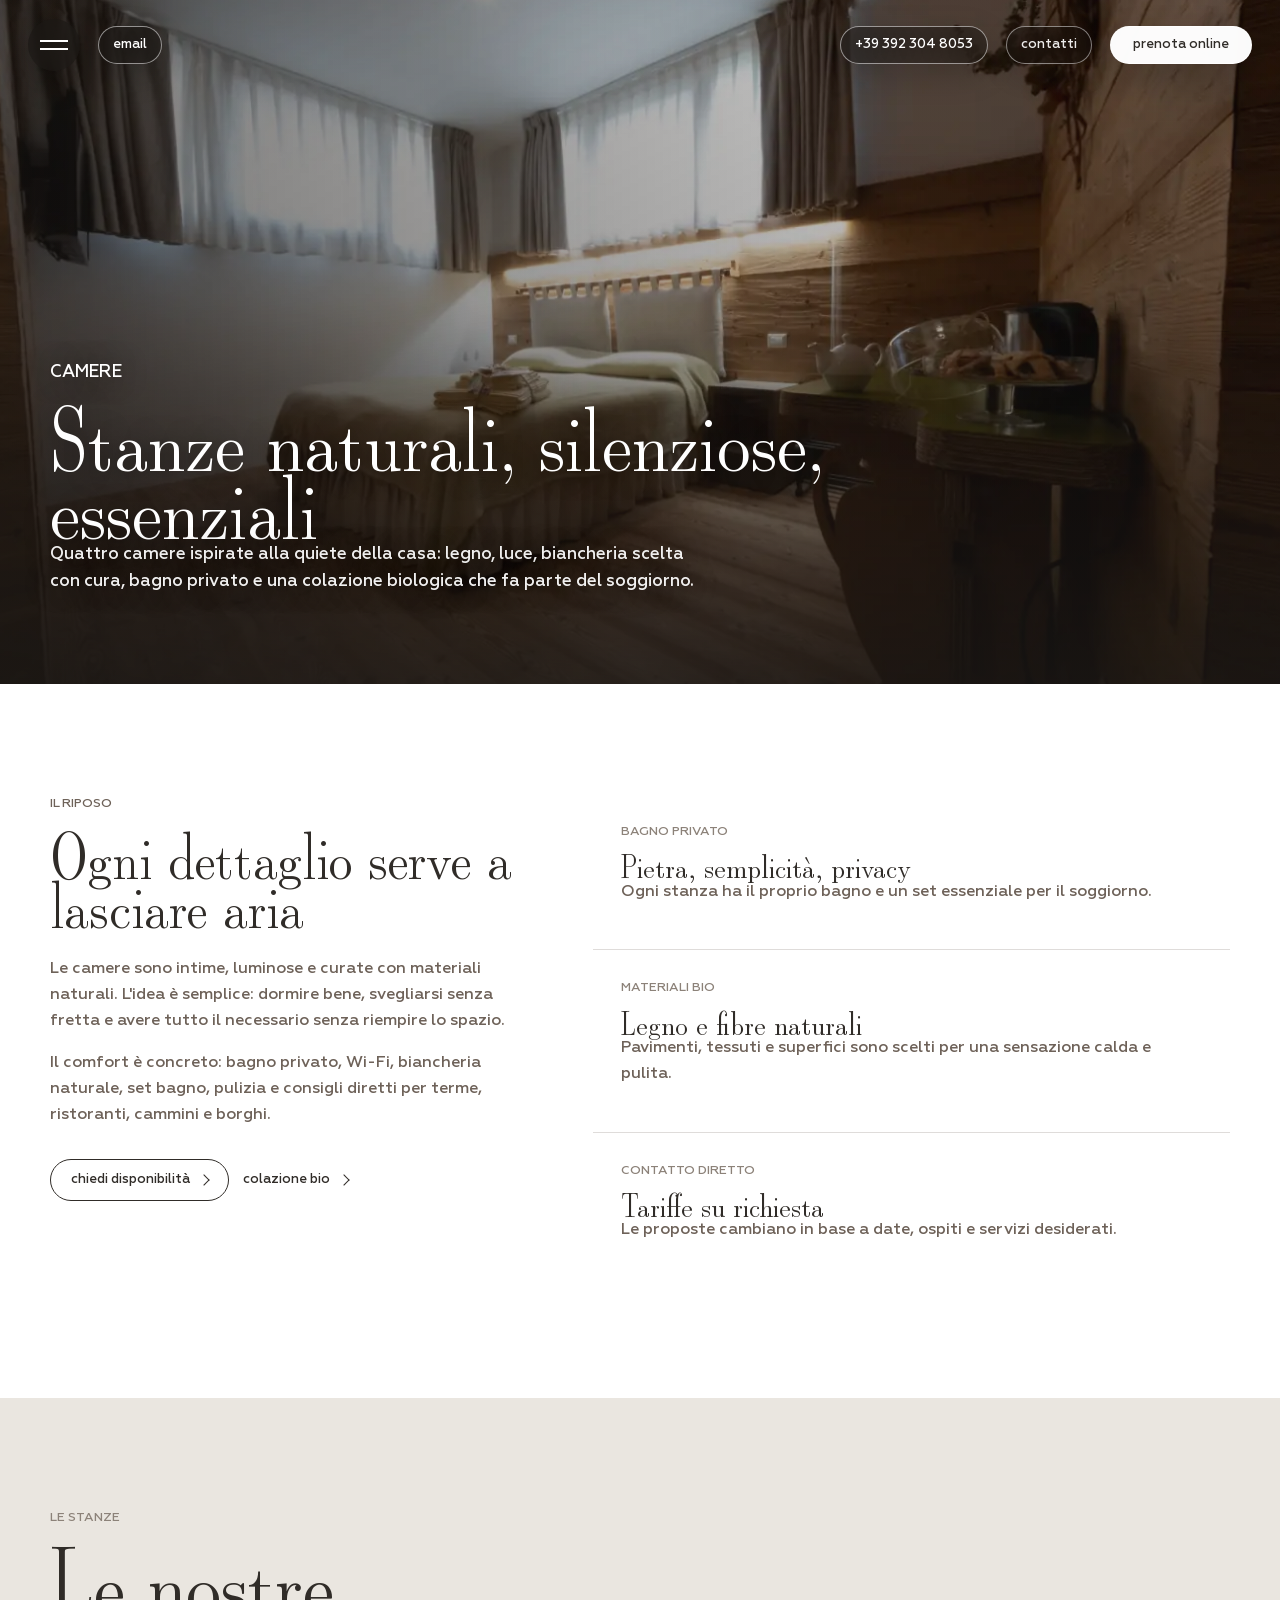
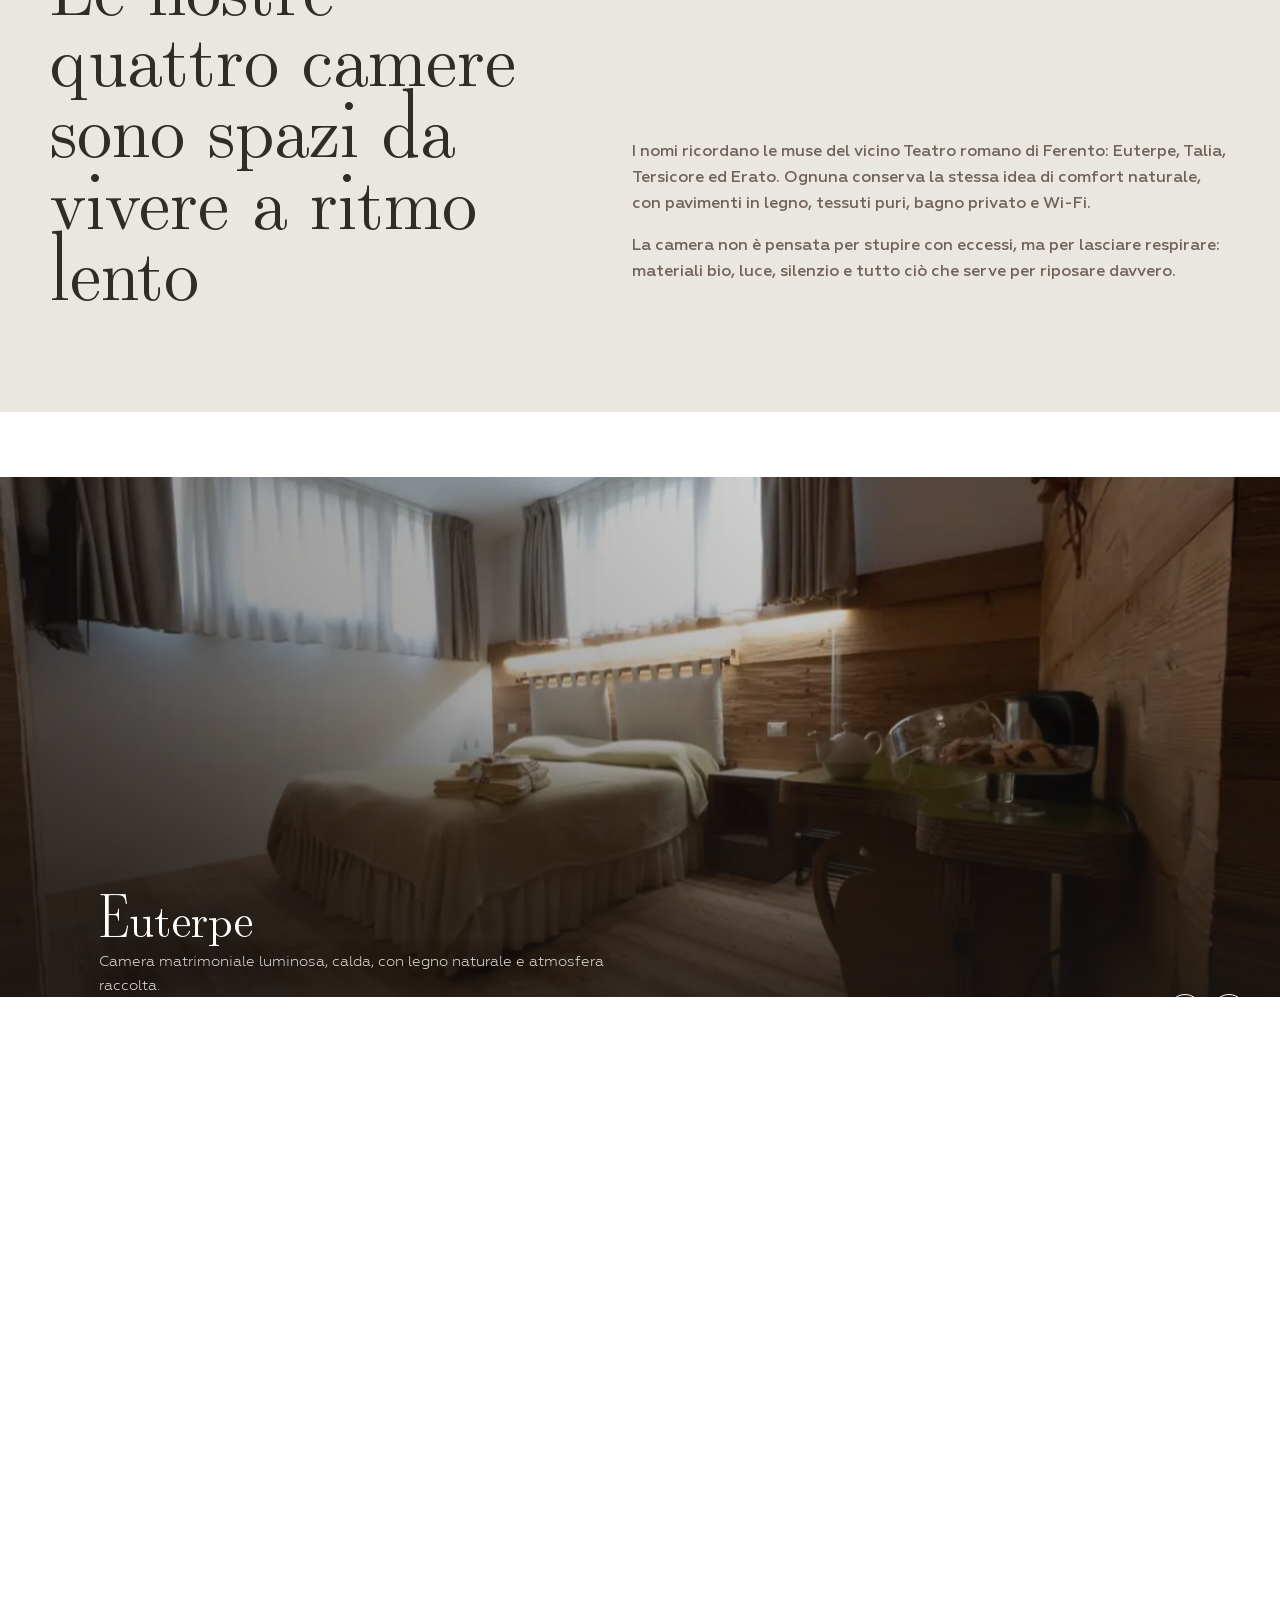
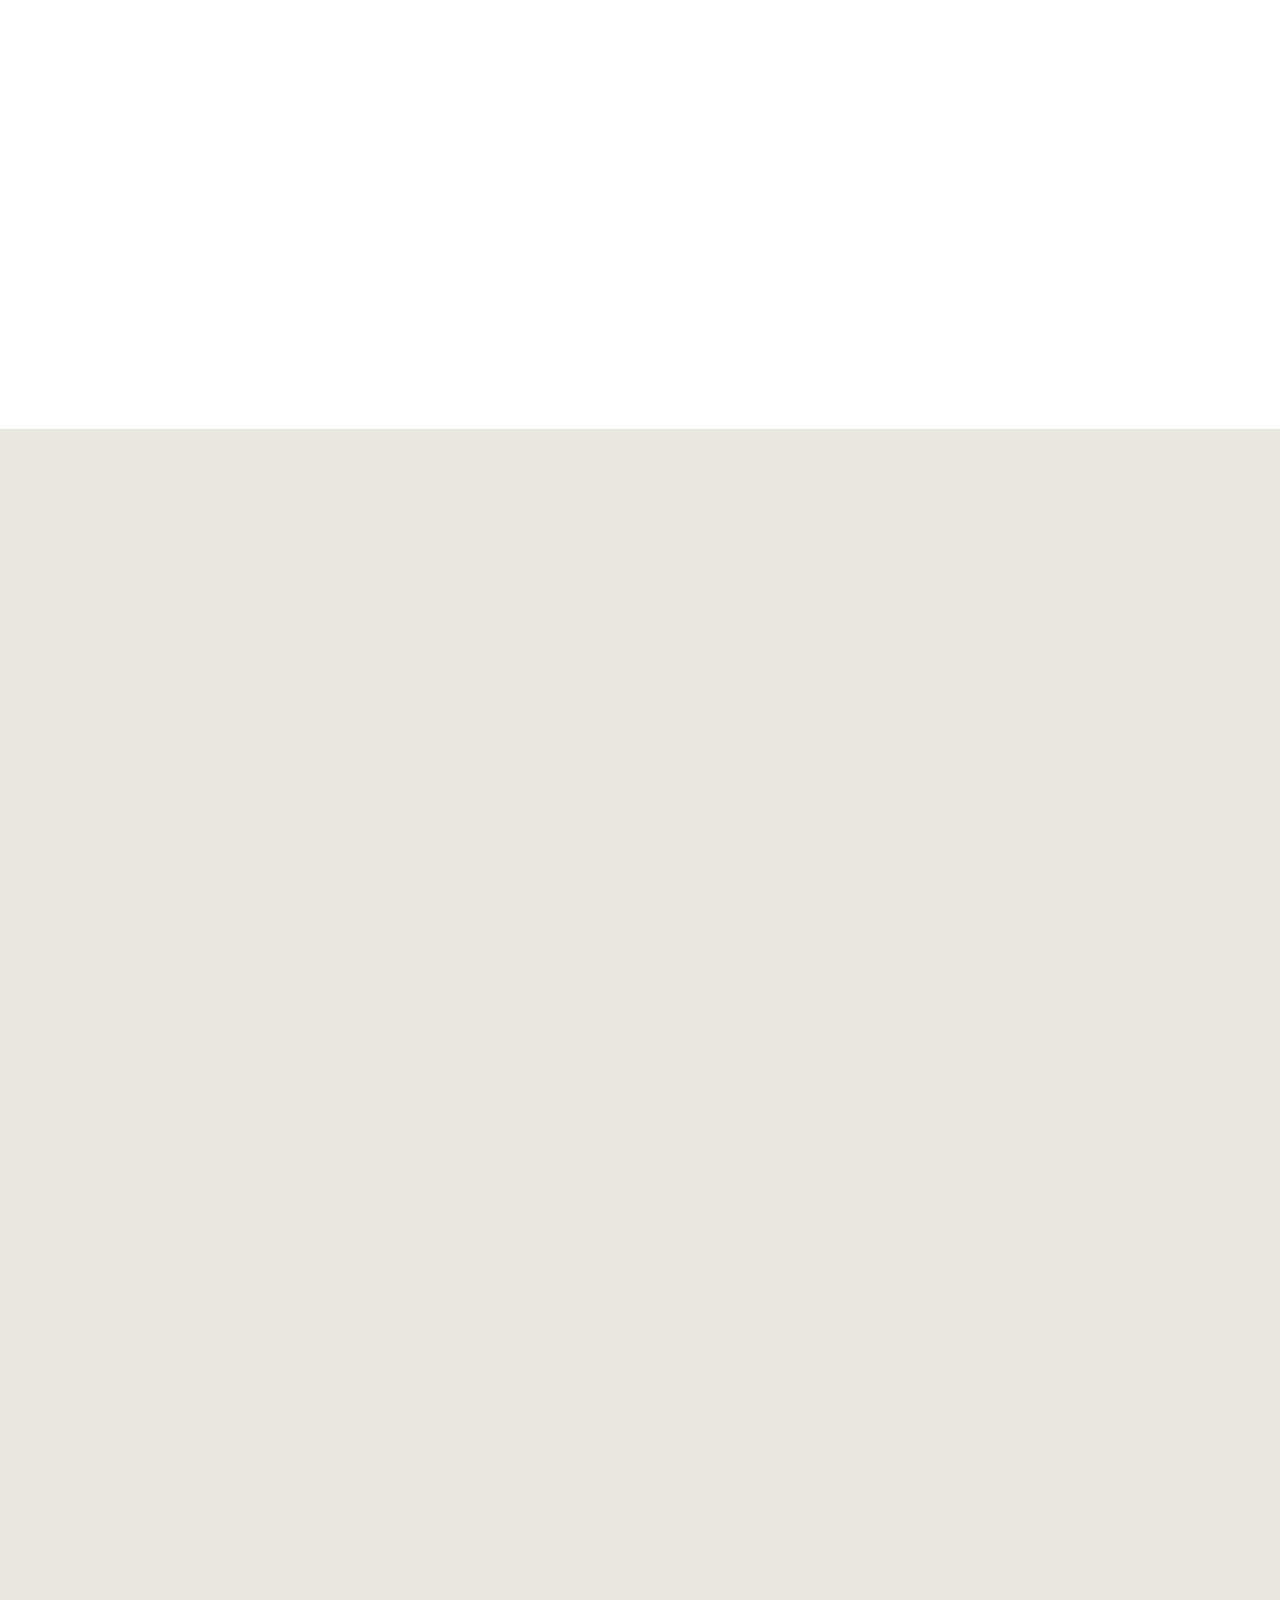
==== commit 7c162eb8: "Rifinisci hero video e tipografia" ====
--- a/camere.html
+++ b/camere.html
@@ -26,7 +26,7 @@
     <meta name="twitter:image:alt" content="Camera naturale in legno al Bio&amp;B Italyke">
     <link rel="preload" href="assets/img/optimized/camere-4.webp" as="image" fetchpriority="high" imagesrcset="assets/img/optimized/camere-4-720.webp 720w, assets/img/optimized/camere-4-1100.webp 1100w, assets/img/optimized/camere-4.webp 1400w" imagesizes="100vw">
     <link rel="icon" href="assets/img/logo.png" type="image/png">
-    <link rel="stylesheet" href="assets/css/styles.css?v=20260421-img-srcset">
+    <link rel="stylesheet" href="assets/css/styles.css?v=20260426-hero-type">
     <script type="application/ld+json">
 {
   "@context": "https://schema.org",
@@ -148,7 +148,7 @@
   ]
 }
     </script>
-    <script src="assets/js/main.js?v=20260421-img-srcset" defer></script>
+    <script src="assets/js/main.js?v=20260426-hero-type" defer></script>
   </head>
   <body>
     <a class="skip-link" href="#main">Salta al contenuto</a>
@@ -163,7 +163,8 @@
       </div>
       <div class="header-right">
         <a class="header-link" href="tel:+393923048053">+39 392 304 8053</a>
-        <a class="header-pill" href="contatti.html">contatti</a>
+        <a class="header-link header-link--subtle" href="contatti.html">contatti</a>
+        <a class="header-pill header-pill--booking" href="prenotazione.html">prenota online</a>
       </div>
     </header>
 
--- a/assets/css/styles.css
+++ b/assets/css/styles.css
@@ -4,6 +4,14 @@
   font-style: normal;
   font-weight: 300;
   src: url("../fonts/geometria-light-webfont.woff2") format("woff2");
+}
+
+@font-face {
+  font-display: swap;
+  font-family: "Geometria";
+  font-style: normal;
+  font-weight: 500;
+  src: url("../fonts/geometria-medium.woff2") format("woff2");
 }
 
 @font-face {
@@ -69,7 +77,7 @@
   font-family: "Geometria", "Avenir Next", Arial, sans-serif;
   font-size: 16px;
   font-weight: 300;
-  line-height: 1.7;
+  line-height: 1.64;
   -webkit-font-smoothing: antialiased;
   text-rendering: optimizeLegibility;
 }
@@ -99,8 +107,10 @@
 }
 
 p {
-  font-family: "LM Roman", Georgia, "Times New Roman", serif;
+  font-family: "Geometria", "Avenir Next", Arial, sans-serif;
   margin: 0 0 1rem;
+  font-weight: 500;
+  line-height: 1.62;
 }
 
 h1,
@@ -111,7 +121,7 @@
   color: var(--ink);
   font-family: "LM Roman Dunhill", "LM Roman", Georgia, "Times New Roman", serif;
   font-weight: 400;
-  line-height: 1.04;
+  line-height: 1.01;
 }
 
 h1 {
@@ -254,12 +264,16 @@
   font-size: 0.82rem;
   font-weight: 600;
   text-transform: lowercase;
-  transition: opacity 180ms ease, transform 180ms ease;
+  transition: opacity 180ms ease, transform 180ms ease, background-color 180ms ease, color 180ms ease, box-shadow 180ms ease;
 }
 
 .header-link:hover,
 .header-pill:hover {
   opacity: 0.78;
+}
+
+.header-link--subtle {
+  opacity: 0.92;
 }
 
 .site-header:not(.is-solid) .header-link {
@@ -294,6 +308,26 @@
   backdrop-filter: blur(14px);
 }
 
+.header-pill--booking {
+  padding: 0 22px;
+  border-color: transparent;
+  background: var(--ink);
+  color: var(--white);
+  box-shadow: 0 16px 34px rgba(48, 44, 40, 0.2);
+}
+
+.site-header:not(.is-solid) .header-pill--booking {
+  background: rgba(255, 255, 255, 0.98);
+  color: var(--ink);
+  box-shadow: 0 18px 38px rgba(0, 0, 0, 0.24);
+}
+
+.site-header.is-solid .header-pill--booking {
+  background: var(--ink);
+  color: var(--white);
+  border-color: var(--ink);
+}
+
 .site-menu {
   position: fixed;
   inset: 0;
@@ -431,11 +465,16 @@
 }
 
 .hero__video {
-  transition: filter 700ms ease;
+  transition: filter 700ms ease, opacity 420ms ease;
 }
 
 .hero__video:not(.is-loaded) {
   filter: saturate(0.9) contrast(0.96);
+  opacity: 0.72;
+}
+
+.hero__video.is-loaded {
+  opacity: 1;
 }
 
 .hero-video,
@@ -506,7 +545,8 @@
   max-width: 440px;
   color: rgba(255, 255, 255, 0.93);
   font-size: 1.05rem;
-  font-weight: 600;
+  font-weight: 500;
+  line-height: 1.58;
 }
 
 .hero__title,
@@ -627,9 +667,9 @@
   margin-top: 34px;
   margin-left: auto;
   color: var(--earth);
-  font-family: "LM Roman", Georgia, "Times New Roman", serif;
-  font-size: 1.4rem;
-  line-height: 1.55;
+  font-size: 1.28rem;
+  font-weight: 500;
+  line-height: 1.58;
 }
 
 .section.group-highlight {
@@ -789,6 +829,13 @@
   border-radius: 999px;
 }
 
+.button--accent {
+  background: var(--ink);
+  color: var(--white);
+  border-color: var(--ink);
+  box-shadow: 0 18px 36px rgba(48, 44, 40, 0.14);
+}
+
 .button::after,
 .text-button::after {
   content: "";
@@ -816,6 +863,12 @@
 
   .button:hover {
     background: var(--ink);
+    color: var(--white);
+  }
+
+  .button--accent:hover {
+    background: var(--sage-dark);
+    border-color: var(--sage-dark);
     color: var(--white);
   }
 
@@ -1348,6 +1401,7 @@
 .cta p {
   color: rgba(255, 255, 255, 0.93);
   font-size: 1.08rem;
+  line-height: 1.6;
 }
 
 .page-hero {
@@ -1385,6 +1439,7 @@
   max-width: 650px;
   color: rgba(255, 255, 255, 0.94);
   font-size: 1.08rem;
+  line-height: 1.6;
 }
 
 .page-hero .eyebrow {
@@ -1565,6 +1620,12 @@
   backdrop-filter: none;
 }
 
+.booking-page:not(.nav-open) .header-pill--booking {
+  border-color: rgba(255, 255, 255, 0.58);
+  background: rgba(255, 255, 255, 0.12);
+  box-shadow: none;
+}
+
 .booking-section {
   overflow-x: hidden;
   background: linear-gradient(180deg, var(--milk), var(--white));
@@ -1592,6 +1653,7 @@
   margin: 18px 0 0;
   color: var(--earth);
   font-size: 1.08rem;
+  line-height: 1.6;
 }
 
 .booking-engine__frame {
@@ -1678,7 +1740,10 @@
 
 .footer-booking {
   margin-top: 24px;
-  border-color: rgba(255, 255, 255, 0.72);
+  border-color: rgba(255, 255, 255, 0.9);
+  background: rgba(255, 255, 255, 0.96);
+  color: var(--ink);
+  box-shadow: 0 18px 36px rgba(0, 0, 0, 0.16);
 }
 
 .site-footer h2 {
@@ -1975,6 +2040,10 @@
     display: none;
   }
 
+  .header-link--subtle {
+    display: none;
+  }
+
   .menu-toggle {
     width: 44px;
     height: 44px;
@@ -1989,7 +2058,7 @@
   .hero__lead {
     max-width: 100%;
     font-size: 1rem;
-    line-height: 1.55;
+    line-height: 1.58;
   }
 
   .scroll-cue {
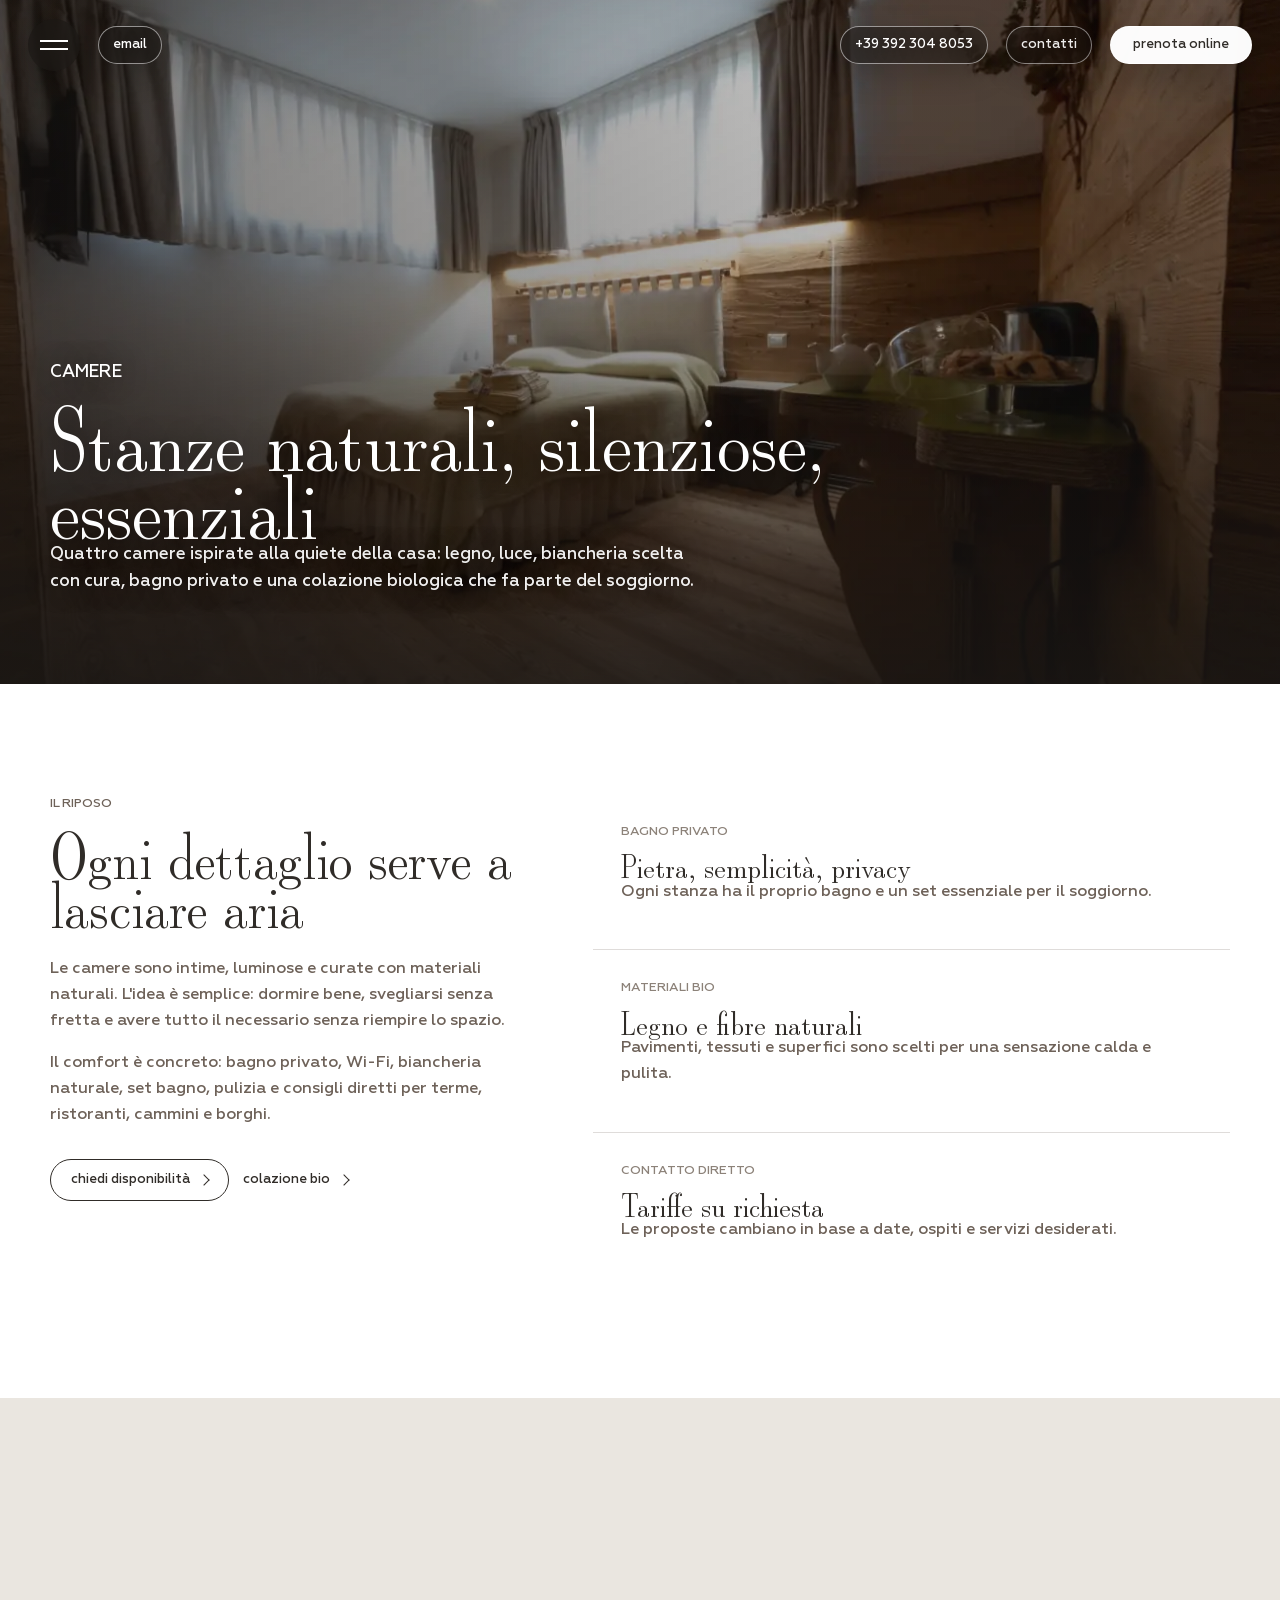
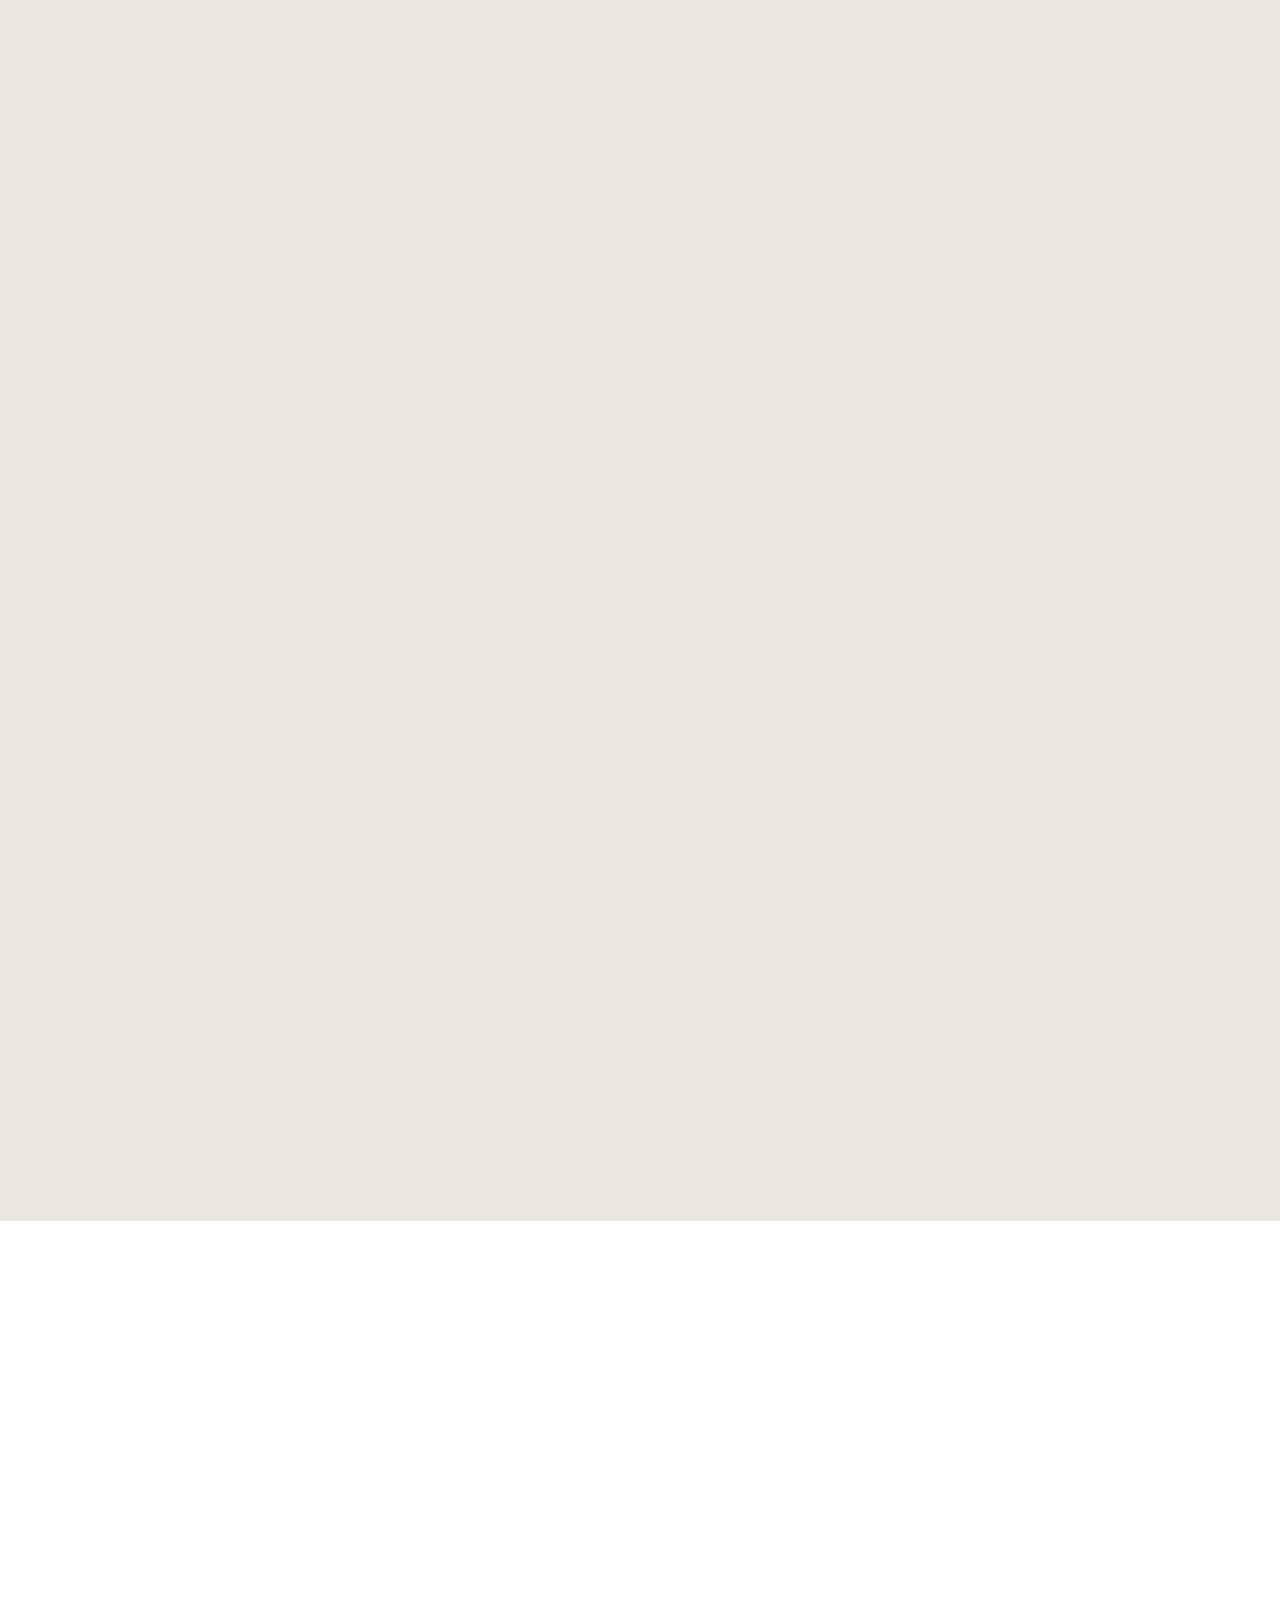
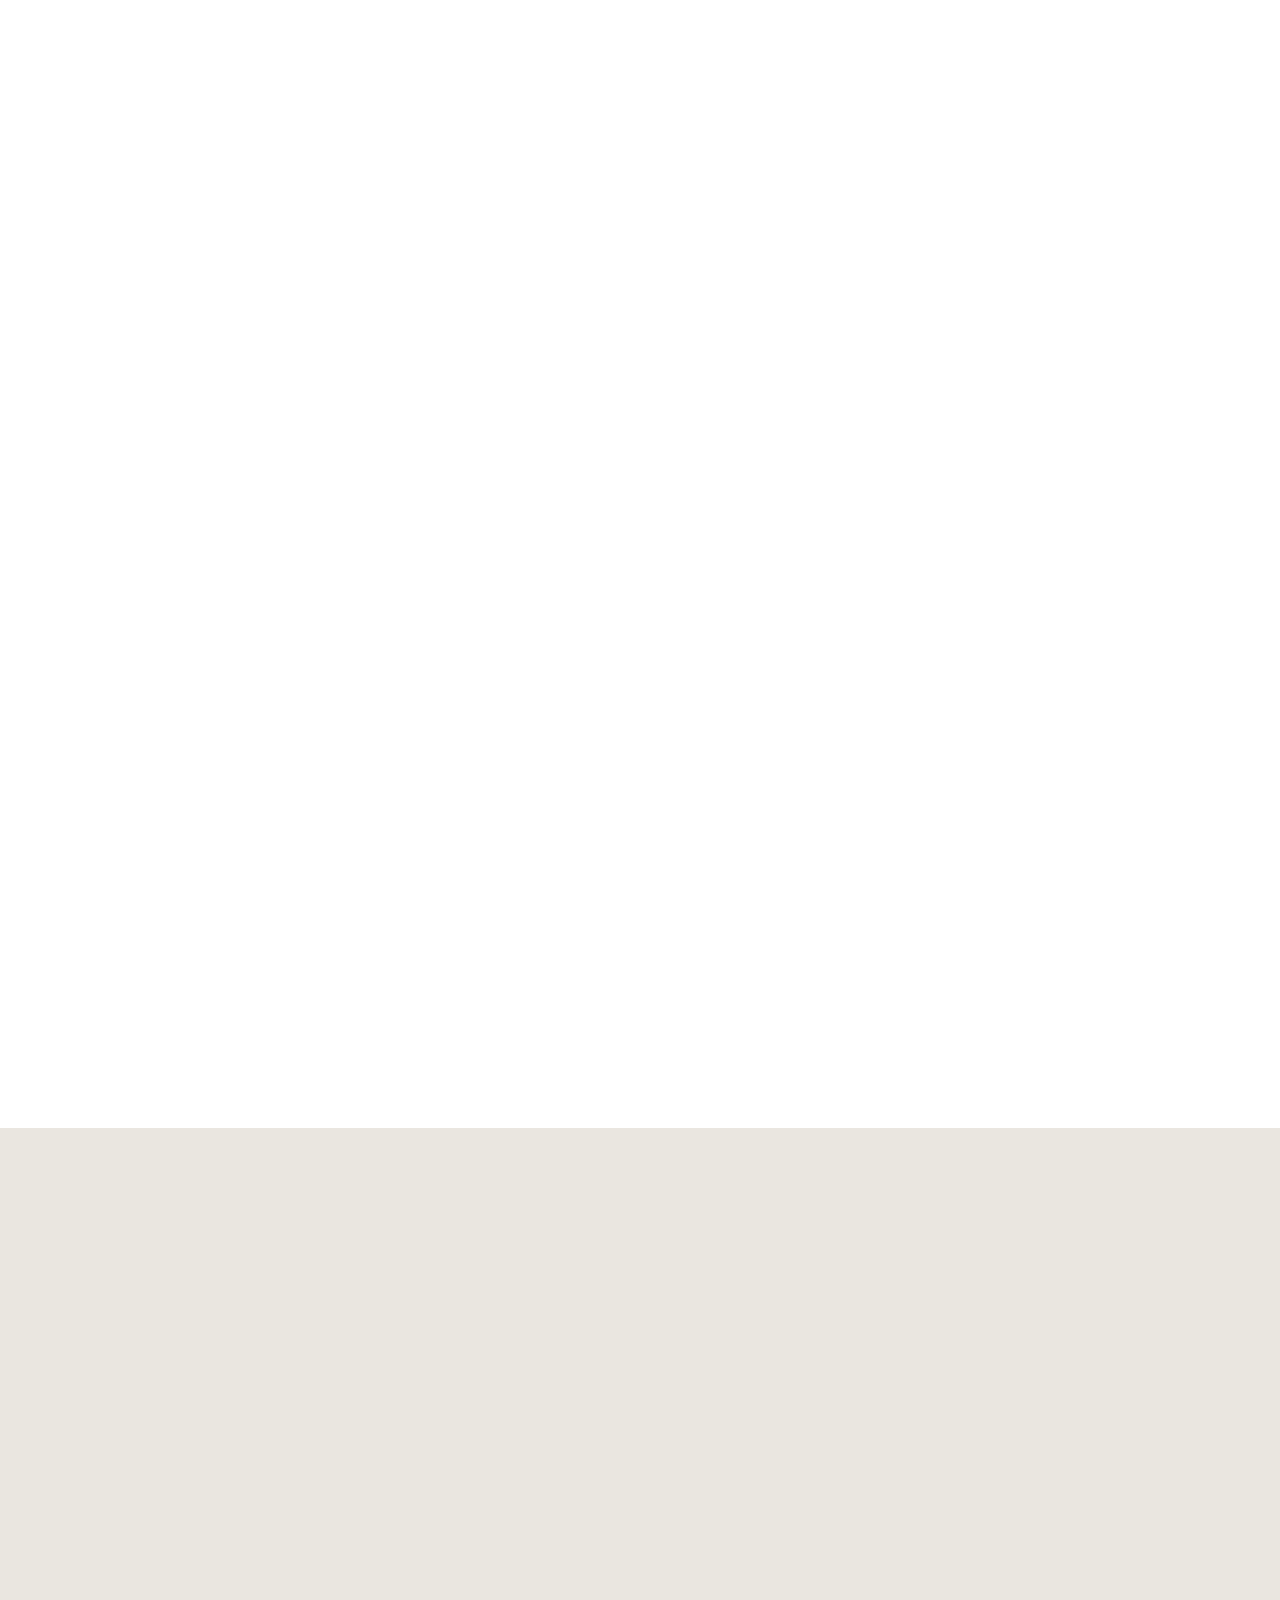
==== commit d905c2a6: "Correggi hero video mobile" ====
--- a/camere.html
+++ b/camere.html
@@ -26,7 +26,7 @@
     <meta name="twitter:image:alt" content="Camera naturale in legno al Bio&amp;B Italyke">
     <link rel="preload" href="assets/img/optimized/camere-4.webp" as="image" fetchpriority="high" imagesrcset="assets/img/optimized/camere-4-720.webp 720w, assets/img/optimized/camere-4-1100.webp 1100w, assets/img/optimized/camere-4.webp 1400w" imagesizes="100vw">
     <link rel="icon" href="assets/img/logo.png" type="image/png">
-    <link rel="stylesheet" href="assets/css/styles.css?v=20260426-hero-type">
+    <link rel="stylesheet" href="assets/css/styles.css?v=20260426-mobile-video-compat">
     <script type="application/ld+json">
 {
   "@context": "https://schema.org",
@@ -148,7 +148,7 @@
   ]
 }
     </script>
-    <script src="assets/js/main.js?v=20260426-hero-type" defer></script>
+    <script src="assets/js/main.js?v=20260426-mobile-video-compat" defer></script>
   </head>
   <body>
     <a class="skip-link" href="#main">Salta al contenuto</a>
--- a/assets/css/styles.css
+++ b/assets/css/styles.css
@@ -263,6 +263,7 @@
 .header-pill {
   font-size: 0.82rem;
   font-weight: 600;
+  white-space: nowrap;
   text-transform: lowercase;
   transition: opacity 180ms ease, transform 180ms ease, background-color 180ms ease, color 180ms ease, box-shadow 180ms ease;
 }
@@ -2036,6 +2037,11 @@
     grid-template-columns: 1fr 1fr;
   }
 
+  .header-left,
+  .header-right {
+    gap: 10px;
+  }
+
   .header-pill {
     display: none;
   }
@@ -2047,6 +2053,39 @@
   .menu-toggle {
     width: 44px;
     height: 44px;
+  }
+
+  .site-header .header-right .header-link[href^="tel:"] {
+    min-height: 38px;
+    display: inline-flex;
+    align-items: center;
+    justify-content: center;
+    min-width: 84px;
+    padding: 0 12px;
+    border-radius: 999px;
+    font-size: 0;
+    white-space: nowrap;
+  }
+
+  .site-header .header-right .header-link[href^="tel:"]::before {
+    content: "chiama";
+    font-size: 0.76rem;
+    font-weight: 600;
+    line-height: 1;
+  }
+
+  .site-header.is-solid .header-right .header-link[href^="tel:"] {
+    border: 1px solid rgba(110, 98, 89, 0.2);
+    background: rgba(255, 255, 255, 0.96);
+    color: var(--earth);
+    box-shadow: 0 8px 22px rgba(48, 44, 40, 0.08);
+  }
+
+  .booking-page .site-header .header-right .header-link[href^="tel:"] {
+    border: 1px solid rgba(255, 255, 255, 0.34);
+    background: rgba(255, 255, 255, 0.12);
+    color: var(--white);
+    box-shadow: none;
   }
 
   .hero__content {
